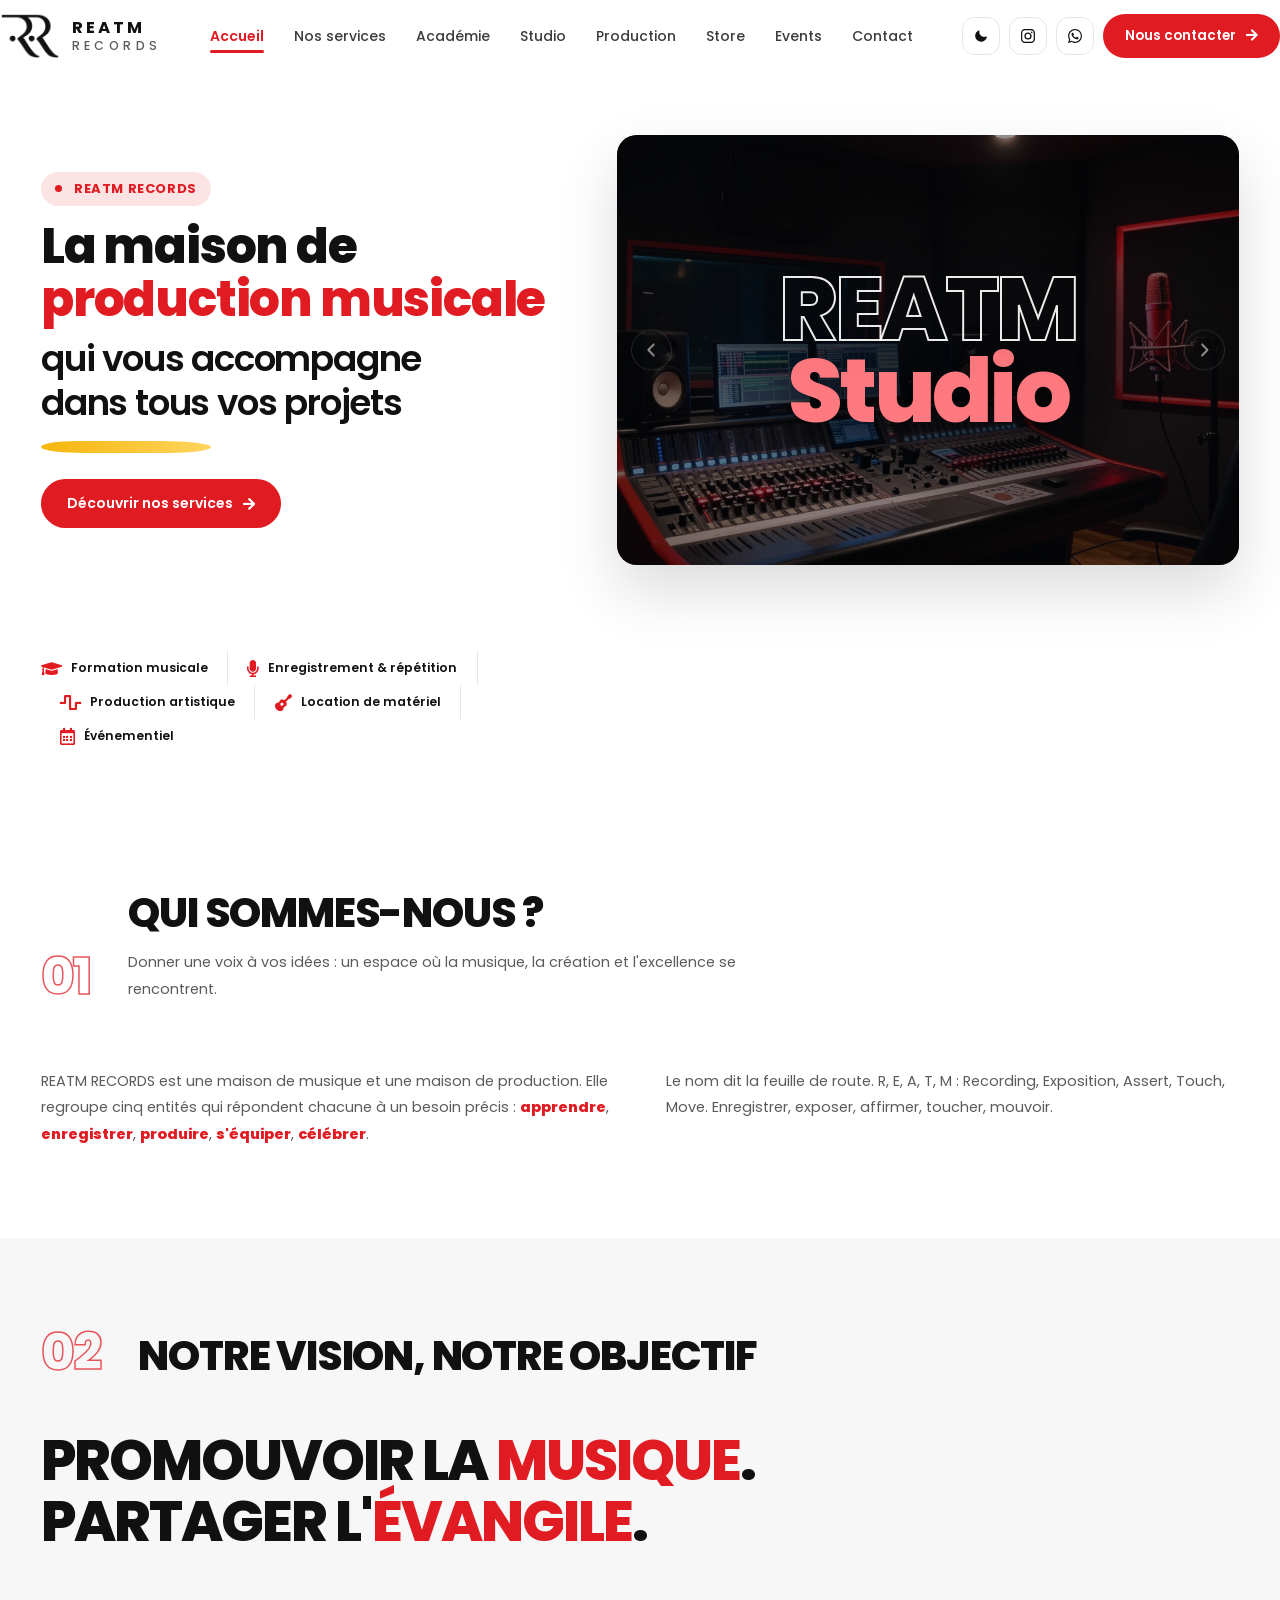
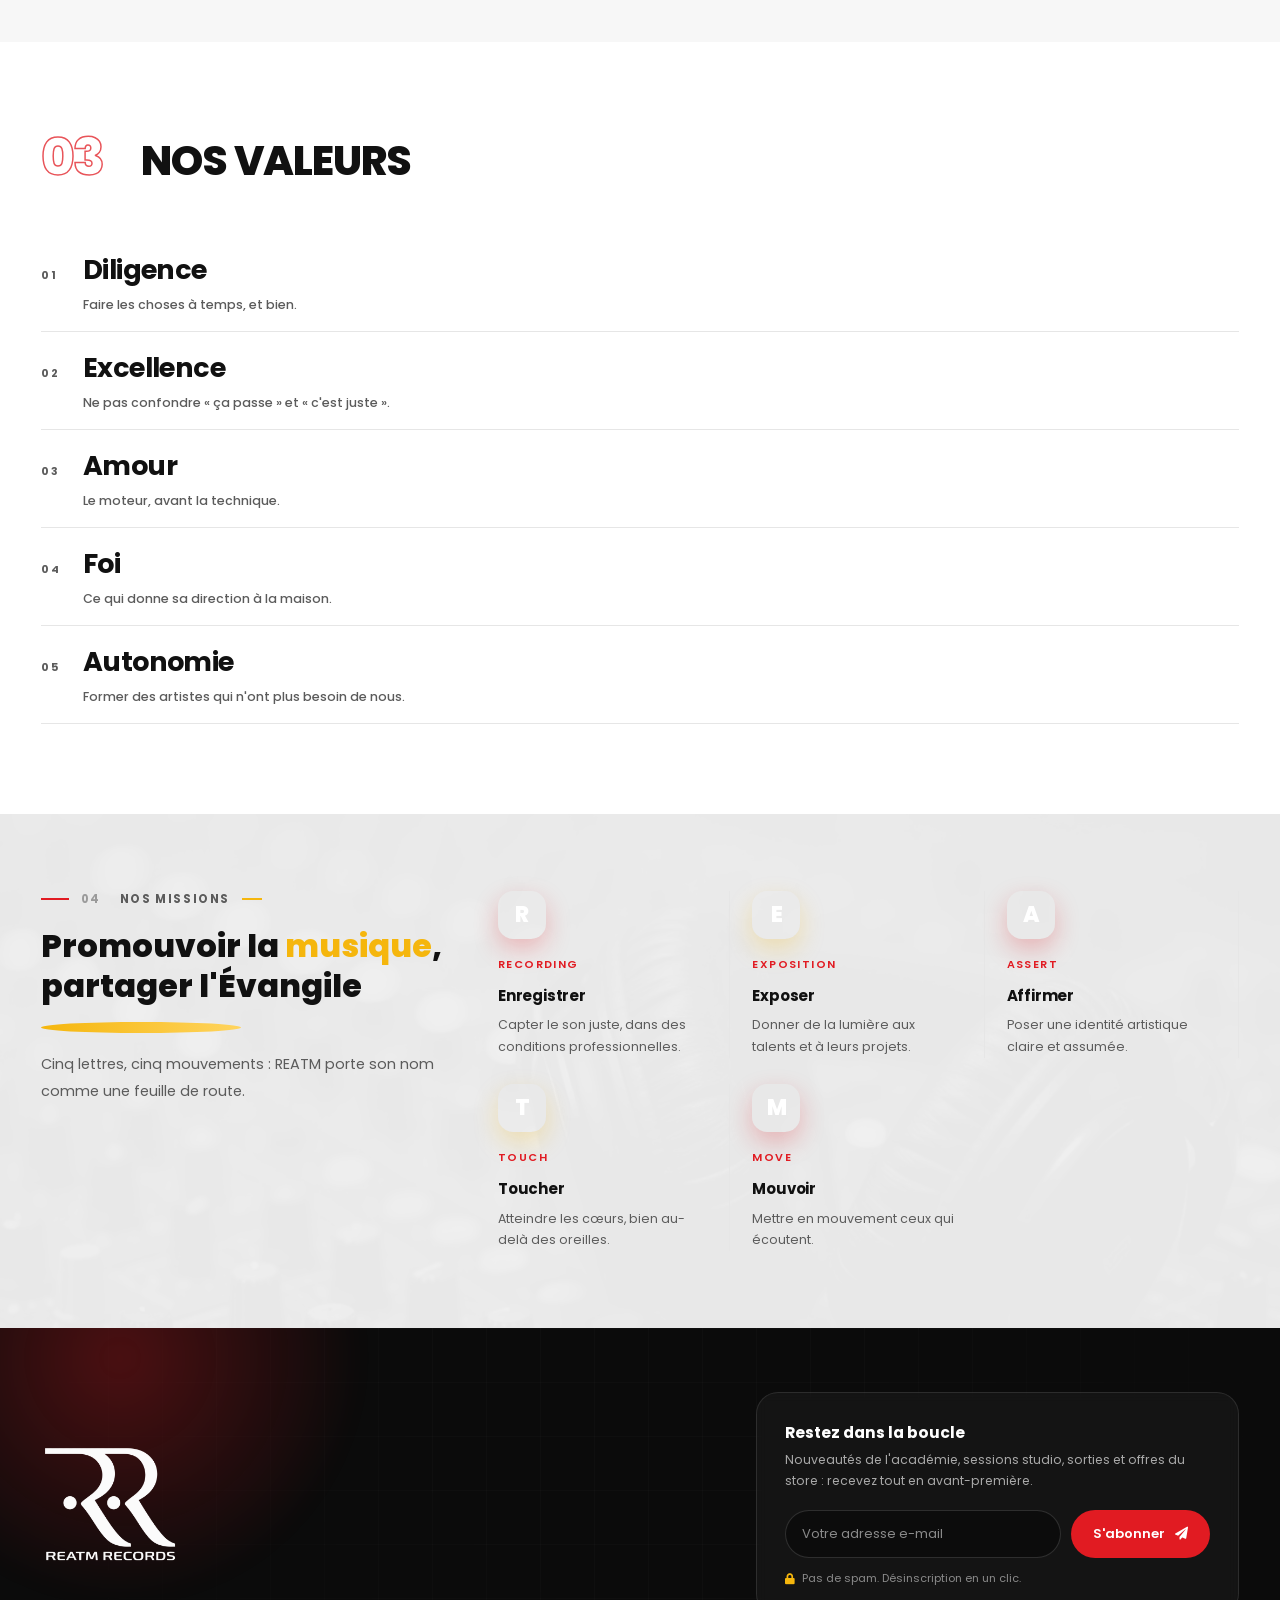
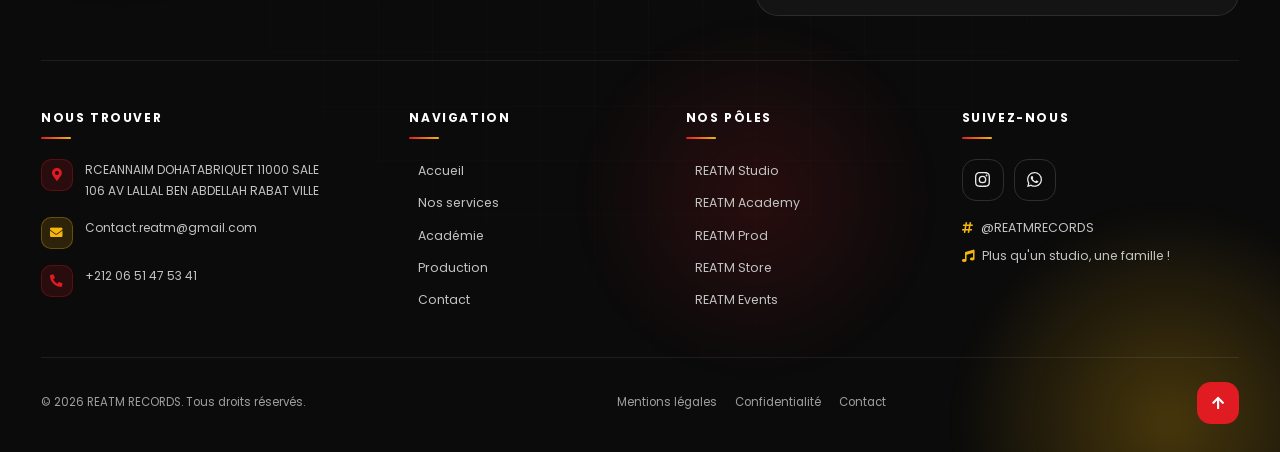
==== index.html @ 581c0465 "Accueil : met en avant les cinq mots-clés en gras et en rouge « apprendre, enregistrer, produire, s'" ====
<!DOCTYPE html>
<html data-theme="light" lang="fr">
<head>
<meta charset="utf-8"/>
<meta content="width=device-width, initial-scale=1.0, viewport-fit=cover" name="viewport"/>
<meta name="theme-color" content="#ffffff" id="metaTheme"/>
<meta name="description" content="REATM RECORDS — Maison de production musicale : académie, studio d'enregistrement, production artistique et location de matériel à Rabat & Salé."/>
<title>REATM RECORDS — Maison de production musicale</title>
<link rel="icon" href="assets/logo.png"/>
<link href="https://cdnjs.cloudflare.com/ajax/libs/font-awesome/5.15.3/css/all.min.css" rel="stylesheet"/>
<link href="https://fonts.googleapis.com" rel="preconnect"/>
<link crossorigin="" href="https://fonts.gstatic.com" rel="preconnect"/>
<link href="https://fonts.googleapis.com/css2?family=Poppins:wght@300;400;500;600;700;800&amp;family=Caveat:wght@500;700&amp;display=swap" rel="stylesheet"/>
<script>document.documentElement.classList.add('js');try{var r=document.documentElement;if(!r.hasAttribute('data-theme-lock')){var t=localStorage.getItem('reatm-theme');if(t){r.setAttribute('data-theme',t);}}}catch(e){}</script>
<link rel="stylesheet" href="css/reatm.css?v=79"/>
</head>
<body>
<!-- Jeu d'icônes sociales embarqué : affichage garanti même si le CDN est bloqué -->
<svg xmlns="http://www.w3.org/2000/svg" style="position:absolute;width:0;height:0;overflow:hidden" aria-hidden="true" focusable="false">
<symbol id="ic-ig" viewBox="0 0 24 24"><path d="M12 0C8.74 0 8.333.015 7.053.072 5.775.132 4.905.333 4.14.63c-.789.306-1.459.717-2.126 1.384S.935 3.35.63 4.14C.333 4.905.131 5.775.072 7.053.012 8.333 0 8.74 0 12s.015 3.667.072 4.947c.06 1.277.261 2.148.558 2.913.306.788.717 1.459 1.384 2.126.667.666 1.336 1.079 2.126 1.384.766.296 1.636.499 2.913.558C8.333 23.988 8.74 24 12 24s3.667-.015 4.947-.072c1.277-.06 2.148-.262 2.913-.558.788-.306 1.459-.718 2.126-1.384.666-.667 1.079-1.335 1.384-2.126.296-.765.499-1.636.558-2.913.06-1.28.072-1.687.072-4.947s-.015-3.667-.072-4.947c-.06-1.277-.262-2.149-.558-2.913-.306-.789-.718-1.459-1.384-2.126C21.319 1.347 20.651.935 19.86.63c-.765-.297-1.636-.499-2.913-.558C15.667.012 15.26 0 12 0zm0 2.16c3.203 0 3.585.016 4.85.071 1.17.055 1.805.249 2.227.415.562.217.96.477 1.382.896.419.42.679.819.896 1.381.164.422.36 1.057.413 2.227.057 1.266.07 1.646.07 4.85s-.015 3.585-.074 4.85c-.061 1.17-.256 1.805-.421 2.227-.224.562-.479.96-.899 1.382-.419.419-.824.679-1.38.896-.42.164-1.065.36-2.235.413-1.274.057-1.649.07-4.859.07-3.211 0-3.586-.015-4.859-.074-1.171-.061-1.816-.256-2.236-.421-.569-.224-.96-.479-1.379-.899-.421-.419-.69-.824-.9-1.38-.165-.42-.359-1.065-.42-2.235-.045-1.26-.061-1.649-.061-4.844 0-3.196.016-3.586.061-4.861.061-1.17.255-1.814.42-2.234.21-.57.479-.96.9-1.381.419-.419.81-.689 1.379-.898.42-.166 1.051-.361 2.221-.421 1.275-.045 1.65-.06 4.859-.06z"/><path d="M12 5.838a6.162 6.162 0 1 0 0 12.324 6.162 6.162 0 0 0 0-12.324zM12 16a4 4 0 1 1 0-8 4 4 0 0 1 0 8z"/><circle cx="18.406" cy="5.594" r="1.44"/></symbol>
<symbol id="ic-wa" viewBox="0 0 24 24"><path d="M17.472 14.382c-.297-.149-1.758-.867-2.03-.967-.273-.099-.471-.148-.67.15-.197.297-.767.966-.94 1.164-.173.199-.347.223-.644.075-.297-.15-1.255-.463-2.39-1.475-.883-.788-1.48-1.761-1.653-2.059-.173-.297-.018-.458.13-.606.134-.133.298-.347.446-.52.149-.174.198-.298.298-.497.099-.198.05-.371-.025-.52-.075-.149-.669-1.612-.916-2.207-.242-.579-.487-.5-.669-.51a12.8 12.8 0 0 0-.57-.01c-.198 0-.52.074-.792.372-.272.297-1.04 1.016-1.04 2.479 0 1.462 1.065 2.875 1.213 3.074.149.198 2.096 3.2 5.077 4.487.709.306 1.262.489 1.694.625.712.227 1.36.195 1.871.118.571-.085 1.758-.719 2.006-1.413.248-.694.248-1.289.173-1.413-.074-.124-.272-.198-.57-.347z"/><path d="M20.463 3.488A11.815 11.815 0 0 0 12.05 0C5.495 0 .16 5.335.157 11.892c0 2.096.547 4.142 1.588 5.945L.057 24l6.305-1.654a11.882 11.882 0 0 0 5.683 1.448h.005c6.554 0 11.89-5.335 11.893-11.893a11.821 11.821 0 0 0-3.48-8.413zm-8.412 18.297h-.004a9.87 9.87 0 0 1-5.031-1.378l-.361-.214-3.741.982.998-3.648-.235-.374a9.86 9.86 0 0 1-1.51-5.26c.001-5.45 4.436-9.884 9.888-9.884 2.64 0 5.122 1.03 6.988 2.898a9.825 9.825 0 0 1 2.893 6.994c-.003 5.45-4.437 9.884-9.885 9.884z"/></symbol>
<symbol id="ic-moon" viewBox="0 0 24 24"><path d="M21.64 13a1 1 0 0 0-1.05-.14 8.05 8.05 0 0 1-3.37.73 8.15 8.15 0 0 1-8.14-8.1 8.6 8.6 0 0 1 .25-2A1 1 0 0 0 8 2.36a10.14 10.14 0 1 0 14 11.69 1 1 0 0 0-.36-1.05z"/></symbol>
<symbol id="ic-sun" viewBox="0 0 24 24"><path d="M12 17a5 5 0 1 1 0-10 5 5 0 0 1 0 10zm0-2a3 3 0 1 0 0-6 3 3 0 0 0 0 6zM11 1h2v3h-2V1zm0 19h2v3h-2v-3zM3.5 4.9l1.4-1.4 2.1 2.1-1.4 1.4-2.1-2.1zM17 18.4l1.4-1.4 2.1 2.1-1.4 1.4-2.1-2.1zM1 11h3v2H1v-2zm19 0h3v2h-3v-2zM4.9 20.5l-1.4-1.4 2.1-2.1 1.4 1.4-2.1 2.1zM18.4 7l-1.4-1.4 2.1-2.1 1.4 1.4L18.4 7z"/></symbol>
</svg>
<div class="veil" aria-hidden="true"></div>

<!-- ======================= HEADER ======================= -->
<header id="header">
<div class="wrap nav">
<a class="brand" href="./" aria-label="REATM RECORDS — accueil" style="--lm:46px">
<span class="brand-mark"></span>
<span class="brand-txt"><span class="n1">REATM</span><span class="n2">RECORDS</span></span>
</a>
<ul class="menu">
<li><a class="active" aria-current="page" href="./">Accueil</a></li>
<li><a href="maison/">Nos services</a></li>
<li><a href="academy/">Académie</a></li>
<li><a href="studio/">Studio</a></li>
<li><a href="production/">Production</a></li>
<li><a href="store/">Store</a></li>
<li><a href="events/">Events</a></li>
<li><a href="#contact">Contact</a></li>
</ul>
<div class="hdr-actions">
<button class="icon-btn" id="themeToggle" title="Changer de thème" aria-label="Changer de thème"><svg class="ic" id="themeIcon"><use href="#ic-moon"></use></svg></button>
<a class="icon-btn hide-md" href="https://www.instagram.com/r_e_a_t_m/" target="_blank" rel="noopener noreferrer" aria-label="Instagram"><svg class="ic"><use href="#ic-ig"></use></svg></a>
<a class="icon-btn hide-md" href="https://wa.me/212651475341" target="_blank" rel="noopener noreferrer" aria-label="WhatsApp"><svg class="ic"><use href="#ic-wa"></use></svg></a>
<a class="btn btn-red hide-md" href="#contact">Nous contacter <i class="fas fa-arrow-right"></i></a>
<button class="burger" id="burger" aria-label="Ouvrir le menu" aria-expanded="false" aria-controls="mobileNav">
<span class="burger-box"><span class="burger-line"></span><span class="burger-line"></span><span class="burger-line"></span></span>
</button>
</div>
</div>
</header>

<!-- ======================= MENU MOBILE (plein écran) ======================= -->
<aside class="mobile-nav" id="mobileNav" aria-hidden="true" aria-label="Menu principal">
<div class="mnav-inner">
<span class="mnav-label">Menu</span>
<ul class="mnav-list">
<li style="--i:0"><a class="active" aria-current="page" href="./"><span>Accueil</span><span class="num">01</span></a></li>
<li style="--i:1"><a href="maison/"><span>Nos services</span><span class="num">02</span></a></li>
<li style="--i:2"><a href="academy/"><span>Académie</span><span class="num">03</span></a></li>
<li style="--i:3"><a href="studio/"><span>Studio</span><span class="num">04</span></a></li>
<li style="--i:4"><a href="production/"><span>Production</span><span class="num">05</span></a></li>
<li style="--i:5"><a href="store/"><span>Store</span><span class="num">06</span></a></li>
<li style="--i:6"><a href="events/"><span>Events</span><span class="num">07</span></a></li>
<li style="--i:7"><a href="#contact"><span>Contact</span><span class="num">08</span></a></li>
</ul>
<div class="mnav-foot">
<div class="mnav-soc">
<a href="https://www.instagram.com/r_e_a_t_m/" target="_blank" rel="noopener noreferrer" aria-label="Instagram"><svg class="ic"><use href="#ic-ig"></use></svg></a>
<a href="https://wa.me/212651475341" target="_blank" rel="noopener noreferrer" aria-label="WhatsApp"><svg class="ic"><use href="#ic-wa"></use></svg></a>
</div>
<a class="btn btn-red" href="#contact">Nous contacter <i class="fas fa-arrow-right"></i></a>
<div class="mnav-contact">
<div><i class="fas fa-phone-alt"></i><a href="tel:+212651475341">+212 06 51 47 53 41</a></div>
<div><i class="fas fa-envelope"></i><a href="mailto:Contact.reatm@gmail.com">Contact.reatm@gmail.com</a></div>
</div>
</div>
</div>
</aside>

<!-- ======================= HERO ======================= -->
<section class="hero" id="top">
<div class="wrap">
<div class="hero-inner">
<div>
<div class="eyebrow reveal"><span class="dot"></span><span><b>REATM</b> RECORDS</span></div>
<h1 class="reveal reveal-mask" style="--d:80ms"><span class="rm-i">La maison de<br/><span class="red">production musicale</span>
<span class="thin">qui vous accompagne<br/>dans tous vos projets</span></span></h1>
<div class="brush reveal reveal-line" style="--d:160ms"></div>
<div class="hero-cta reveal" style="--d:220ms">
<a class="btn btn-red" href="maison/" style="padding:14px 26px;font-size:14px">Découvrir nos services <i class="fas fa-arrow-right"></i></a>
</div>
</div>
<div class="hstage reveal reveal-zoom" style="--d:120ms" id="hstage">
<div class="hs-main tx-1 on-mark" data-gal id="hsMain" data-ent="studio"><div class="hs-slide hs-pl is-mark is-on" data-mark="1" data-ent="studio" data-nom="Studio"></div><div class="hs-slide hs-pl is-mark" data-mark="1" data-ent="academy" data-nom="Academy"></div><div class="hs-slide hs-pl is-mark" data-mark="1" data-ent="store" data-nom="Store"></div><div class="hs-slide hs-pl is-mark" data-mark="1" data-ent="production" data-nom="Prod"></div><div class="hs-slide hs-pl is-mark" data-mark="1" data-ent="events" data-nom="Events"></div><div class="hs-veil"></div><div class="hs-cap" id="hsCap"><b>REATM</b><em></em></div><button class="hs-nav hs-prec" type="button" id="hsPrec" aria-label="Plan précédent"><svg viewBox="0 0 24 24" aria-hidden="true"><path d="M15 5l-7 7 7 7" stroke-linecap="round" stroke-linejoin="round"/></svg></button><button class="hs-nav hs-suiv" type="button" id="hsSuiv" aria-label="Plan suivant"><svg viewBox="0 0 24 24" aria-hidden="true"><path d="M9 5l7 7-7 7" stroke-linecap="round" stroke-linejoin="round"/></svg></button></div>
</div>
<div class="hero-features">
<div class="f reveal" style="--d:0ms"><i class="fas fa-graduation-cap"></i> Formation musicale</div>
<div class="f reveal" style="--d:80ms"><i class="fas fa-microphone"></i> Enregistrement &amp; répétition</div>
<div class="f reveal" style="--d:160ms"><i class="fas fa-wave-square"></i> Production artistique</div>
<div class="f reveal" style="--d:240ms"><i class="fas fa-guitar"></i> Location de matériel</div>
<div class="f reveal" style="--d:320ms"><i class="far fa-calendar-alt"></i> Événementiel</div>
</div>
</div>
</div>
</section>

<!-- ======================= LA MAISON ======================= -->
<section class="sec">
<div class="wrap">
<div class="sec-head reveal"><span class="sec-num">01</span><div><h2 class="sec-title">Qui sommes-nous ?</h2><p class="sec-lead">Donner une voix à vos idées : un espace où la musique, la création et l'excellence se rencontrent.</p></div></div>
<div class="mz-two">
<p class="sec-lead reveal" style="max-width:none">REATM RECORDS est une maison de musique et une maison de production. Elle regroupe cinq entités qui répondent chacune à un besoin précis : <strong class="mz-five">apprendre</strong>, <strong class="mz-five">enregistrer</strong>, <strong class="mz-five">produire</strong>, <strong class="mz-five">s'équiper</strong>, <strong class="mz-five">célébrer</strong>.</p>
<p class="sec-lead reveal" style="--d:90ms;max-width:none">Le nom dit la feuille de route. R, E, A, T, M : Recording, Exposition, Assert, Touch, Move. Enregistrer, exposer, affirmer, toucher, mouvoir.</p>
</div>
</div>
</section>

<section class="sec mz-vision">
<div class="wrap">
<div class="sec-head reveal"><span class="sec-num">02</span><div><h2 class="sec-title">Notre vision, notre objectif</h2></div></div>
<p class="mz-quote reveal">Promouvoir la <em>musique</em>.<br/>Partager l'<em>Évangile</em>.</p>
</div>
</section>

<section class="sec">
<div class="wrap">
<div class="sec-head reveal"><span class="sec-num">03</span><div><h2 class="sec-title">Nos valeurs</h2></div></div>
<ul class="mz-val"><li class="reveal" style="--d:0ms"><b>01</b><div>Diligence<small>Faire les choses à temps, et bien.</small></div></li><li class="reveal" style="--d:70ms"><b>02</b><div>Excellence<small>Ne pas confondre « ça passe » et « c'est juste ».</small></div></li><li class="reveal" style="--d:140ms"><b>03</b><div>Amour<small>Le moteur, avant la technique.</small></div></li><li class="reveal" style="--d:210ms"><b>04</b><div>Foi<small>Ce qui donne sa direction à la maison.</small></div></li><li class="reveal" style="--d:280ms"><b>05</b><div>Autonomie<small>Former des artistes qui n'ont plus besoin de nous.</small></div></li></ul>
</div>
</section>

<!-- ======================= MISSION ======================= -->
<section class="mission" id="mission">
<div class="mission-bg"></div>
<div class="wrap">
<div class="mission-grid">
<div>
<div class="tag reveal"><span class="mz-n">04</span> Nos missions</div>
<h2 class="reveal reveal-mask" style="--d:60ms"><span class="rm-i">Promouvoir la <span class="y">musique</span>,<br/>partager l'Évangile</span></h2>
<div class="brush2 reveal reveal-line" style="--d:120ms"></div>
<p class="lead reveal" style="--d:160ms">Cinq lettres, cinq mouvements : REATM porte son nom comme une feuille de route.</p>
</div>
<div class="mission-items">
<div class="mi reveal reveal-side" style="--d:0ms"><div class="mic ci-red">R</div><div><em>Recording</em><strong>Enregistrer</strong>Capter le son juste, dans des conditions professionnelles.</div></div>
<div class="mi reveal reveal-side" style="--d:90ms"><div class="mic ci-yellow y">E</div><div><em>Exposition</em><strong>Exposer</strong>Donner de la lumière aux talents et à leurs projets.</div></div>
<div class="mi reveal reveal-side" style="--d:180ms"><div class="mic ci-red">A</div><div><em>Assert</em><strong>Affirmer</strong>Poser une identité artistique claire et assumée.</div></div>
<div class="mi reveal reveal-side" style="--d:270ms"><div class="mic ci-yellow y">T</div><div><em>Touch</em><strong>Toucher</strong>Atteindre les cœurs, bien au-delà des oreilles.</div></div>
<div class="mi reveal reveal-side" style="--d:360ms"><div class="mic ci-red">M</div><div><em>Move</em><strong>Mouvoir</strong>Mettre en mouvement ceux qui écoutent.</div></div>
</div>
</div>
</div>
</section>

<!-- ======================= FOOTER ======================= -->
<footer id="contact">
<div class="f-aura" aria-hidden="true"><span class="a1"></span><span class="a2"></span><span class="a3"></span></div>
<div class="f-grid-lines" aria-hidden="true"></div>

<div class="wrap">
<div class="f-top">
<div class="f-brandblock">
<a class="brand-full on-dark reveal" href="./" style="--lm:120px" aria-label="REATM RECORDS — accueil"></a>
</div>
<div class="f-news reveal" style="--d:120ms">
<h4>Restez dans la boucle</h4>
<p>Nouveautés de l'académie, sessions studio, sorties et offres du store : recevez tout en avant-première.</p>
<form class="f-form" id="newsForm" novalidate>
<input type="email" id="newsEmail" placeholder="Votre adresse e-mail" aria-label="Votre adresse e-mail" required/>
<button class="btn btn-red" type="submit">S'abonner <i class="fas fa-paper-plane"></i></button>
</form>
<div class="f-note" id="newsNote"><i class="fas fa-lock"></i> Pas de spam. Désinscription en un clic.</div>
</div>
</div>

<div class="f-cols">
<div>
<h4>Nous trouver</h4>
<div class="f-line"><span class="fi"><i class="fas fa-map-marker-alt"></i></span><span>RCEANNAIM DOHATABRIQUET 11000 SALE<br/>106 AV LALLAL BEN ABDELLAH RABAT VILLE</span></div>
<div class="f-line y"><span class="fi"><i class="fas fa-envelope"></i></span><span><a href="mailto:Contact.reatm@gmail.com">Contact.reatm@gmail.com</a></span></div>
<div class="f-line"><span class="fi"><i class="fas fa-phone-alt"></i></span><span><a href="tel:+212651475341">+212 06 51 47 53 41</a></span></div>
</div>
<div>
<h4>Navigation</h4>
<ul class="f-nav">
<li><a href="./">Accueil</a></li>
<li><a href="maison/">Nos services</a></li>
<li><a href="academy/">Académie</a></li>
<li><a href="production/">Production</a></li>
<li><a href="#contact">Contact</a></li>
</ul>
</div>
<div>
<h4>Nos pôles</h4>
<ul class="f-nav">
<li><a href="studio/">REATM Studio</a></li>
<li><a href="academy/">REATM Academy</a></li>
<li><a href="production/">REATM Prod</a></li>
<li><a href="store/">REATM Store</a></li>
<li><a href="events/">REATM Events</a></li>
</ul>
</div>
<div>
<h4>Suivez-nous</h4>
<div class="f-soc">
<a href="https://www.instagram.com/r_e_a_t_m/" target="_blank" rel="noopener noreferrer" aria-label="Instagram"><svg class="ic"><use href="#ic-ig"></use></svg></a>
<a href="https://wa.me/212651475341" target="_blank" rel="noopener noreferrer" aria-label="WhatsApp"><svg class="ic"><use href="#ic-wa"></use></svg></a>
</div>
<div class="f-handle"><i class="fas fa-hashtag"></i>@REATMRECORDS</div>
<div class="f-handle" style="margin-top:10px"><i class="fas fa-music"></i>Plus qu'un studio, une famille !</div>
</div>
</div>
</div>

<div class="wrap">
<div class="f-bottom">
<span>© <span id="year">2025</span> REATM RECORDS. Tous droits réservés.</span>
<div class="f-bottom-links">
<a href="#">Mentions légales</a>
<a href="#">Confidentialité</a>
<a href="#contact">Contact</a>
</div>
<button class="to-top" id="toTopFooter" aria-label="Revenir en haut"><i class="fas fa-arrow-up"></i></button>
</div>
</div>
</footer>

<button class="fab" id="fab" aria-label="Revenir en haut"><i class="fas fa-arrow-up"></i></button>

<script src="js/reatm.js?v=78"></script>
</body>
</html>
---- css/reatm.css ----
/* =========================================================
   REATM RECORDS — Feuille de style principale
   Palette maison : #050505 · #111111 · #8A8A8A · #FFFFFF
   Accent maison : rouge #e11b22 · jaune #f5b60d
   Chaque entité pose ensuite son propre accent (voir PAGES ENTITÉS).
   ========================================================= */
:root{
  --red:#e11b22;
  --red-dark:#c5161c;
  --red-soft:rgba(225,27,34,.12);
  --yellow:#f5b60d;
  --yellow-2:#ffd45e;
  --yellow-soft:rgba(245,182,13,.14);
  --bg:#ffffff;
  --bg-alt:#f7f7f7;
  --bg-soft:#f2f2f2;
  --card:#ffffff;
  --text:#111111;
  --muted:#5b5b5b;
  --border:#e6e6e6;
  --header-bg:rgba(255,255,255,.82);
  --panel-bg:#ffffff;
  --shadow:0 10px 30px rgba(0,0,0,.07);
  --shadow-lg:0 26px 60px rgba(0,0,0,.14);
  --footer-bg:#0b0b0b;
  --ring:rgba(0,0,0,.08);
  --nav-h:74px;
}
html[data-theme="dark"]{
  --bg:#050505;
  --bg-alt:#0b0b0b;
  --bg-soft:#101010;
  --card:#111111;
  --text:#ffffff;
  --muted:#8A8A8A;
  --border:#262626;
  --header-bg:rgba(5,5,5,.8);
  --panel-bg:#0a0a0a;
  --shadow:0 10px 30px rgba(0,0,0,.5);
  --shadow-lg:0 26px 60px rgba(0,0,0,.65);
  --footer-bg:#050505;
  --ring:rgba(255,255,255,.1);
}
*{box-sizing:border-box;margin:0;padding:0}
html{scroll-behavior:smooth;scroll-padding-top:90px;-webkit-text-size-adjust:100%}
body{
  font-family:'Poppins',sans-serif;
  background:var(--bg);
  color:var(--text);
  overflow-x:hidden;
  transition:background-color .4s ease,color .4s ease;
}
body.no-scroll{overflow:hidden}
img{max-width:100%;display:block}
a{text-decoration:none;color:inherit}
button{font-family:inherit}
:focus-visible{outline:2px solid var(--red);outline-offset:3px;border-radius:4px}
.ic{width:1em;height:1em;fill:currentColor;display:block;flex:0 0 auto}
.wrap{width:100%;max-width:1760px;margin:0 auto;padding:0 clamp(18px,3.2vw,64px)}
.script{font-family:'Caveat',cursive}
.only-dark{display:none}
html[data-theme="dark"] .only-dark{display:block}
html[data-theme="dark"] .only-light{display:none}

/* ---------- Révélations au défilement ---------- */
.js .reveal{opacity:0;transform:translateY(34px);transition:opacity .8s cubic-bezier(.16,1,.3,1),transform .9s cubic-bezier(.16,1,.3,1);transition-delay:var(--d,0ms)}
.js .reveal.in{opacity:1;transform:none}
.js .reveal-x{opacity:0;transform:translateX(-26px)}
.js .reveal-x.in{opacity:1;transform:none}
.js .reveal-zoom{opacity:0;transform:scale(.94)}
.js .reveal-zoom.in{opacity:1;transform:none}
/* entrée en bascule 3D, réservée aux cartes */
/* Le texte se dévoile derrière un masque qui remonte.
   Le recoupement porte sur un calque intérieur, jamais sur l'élément observé :
   un clip-path ramène l'aire d'intersection à zéro, et l'IntersectionObserver
   ne se déclencherait alors jamais. */
.js .reveal-mask{opacity:1;transform:none}
.js .reveal-mask > .rm-i{
  display:block;
  opacity:0;clip-path:inset(0 0 105% 0);transform:translateY(16px);
  transition:clip-path 1.05s cubic-bezier(.16,1,.3,1),opacity .75s ease,transform 1.05s cubic-bezier(.16,1,.3,1);
  transition-delay:var(--d,0ms);
}
.js .reveal-mask.in > .rm-i{opacity:1;clip-path:inset(0 0 0 0);transform:none}
/* un filet qui se trace sur toute sa longueur */
.js .reveal-line{transform:scaleX(0);transform-origin:left;transition:transform .9s cubic-bezier(.16,1,.3,1);transition-delay:var(--d,0ms)}
.js .reveal-line.in{transform:scaleX(1)}
/* une entrée latérale, pour les listes et les colonnes */
.js .reveal-side{opacity:0;transform:translateX(-26px);transition:opacity .8s ease,transform .95s cubic-bezier(.16,1,.3,1);transition-delay:var(--d,0ms)}
.js .reveal-side.in{opacity:1;transform:none}
.js .reveal-card{opacity:0;transform:perspective(1100px) rotateX(11deg) translateY(52px);transform-origin:top center;
  transition:opacity .8s ease,transform 1s cubic-bezier(.16,1,.3,1);transition-delay:var(--d,0ms)}
.js .reveal-card.in{opacity:1;transform:perspective(1100px) rotateX(0deg) translateY(0)}

/* ---------- Barre de progression de lecture ---------- */

/* =================== LOGO / MARQUE =================== */
.brand{display:flex;align-items:center;gap:12px;color:var(--text)}
/* Le sigle est détouré par un masque plutôt que peint : sa couleur devient
   une simple variable, ce qui permet à chaque pôle de porter son logo
   (voir --logo-ink, plus bas) sans dupliquer le fichier image. */
.brand-mark{
  flex:0 0 auto;height:var(--lm,46px);width:calc(var(--lm,46px) * 1.294);
  background-color:var(--logo-ink,#111111);
  -webkit-mask:url('../assets/logo.png') no-repeat 49% 46%;
  mask:url('../assets/logo.png') no-repeat 49% 46%;
  -webkit-mask-size:122.6% auto;mask-size:122.6% auto;
  position:relative;
  transition:transform .45s cubic-bezier(.2,.8,.3,1),background-color .4s ease;
}
.brand.on-dark .brand-mark{background-color:var(--logo-ink-dark,#ffffff)}
/* variante logo complet, mot-symbole inclus */
.brand-full{
  display:block;height:var(--lm,120px);width:calc(var(--lm,120px) * 1.148);
  background:url('../assets/logo.png') no-repeat 49% 59%;
  background-size:122.6% auto;
  filter:invert(1);
}
html[data-theme="dark"] .brand-full{filter:none}
.brand-full.on-dark{filter:none}
.brand:hover .brand-mark{transform:translateY(-2px) scale(1.04)}
.brand-txt{display:flex;flex-direction:column;line-height:1}
.brand-txt .n1{font-size:calc(var(--lm,46px)*.36);font-weight:700;letter-spacing:3.2px}
.brand-txt .n2{font-size:calc(var(--lm,46px)*.27);font-weight:500;letter-spacing:4.4px;color:var(--muted);margin-top:4px}
.brand.on-dark{color:#fff}
.brand.on-dark .brand-txt .n2{color:rgba(255,255,255,.62)}

/* =================== HEADER =================== */
header{
  position:sticky;top:0;z-index:110;
  background:var(--header-bg);
  -webkit-backdrop-filter:saturate(180%) blur(16px);
  backdrop-filter:saturate(180%) blur(16px);
  border-bottom:1px solid transparent;
  transition:background-color .4s ease,border-color .4s ease,box-shadow .4s ease;
}
header.scrolled{border-bottom-color:var(--border);box-shadow:0 8px 30px rgba(0,0,0,.06)}
html[data-theme="dark"] header.scrolled{box-shadow:0 8px 30px rgba(0,0,0,.6)}
.nav{display:flex;align-items:center;gap:22px;padding:13px 0;transition:padding .35s ease}
header.scrolled .nav{padding:8px 0}
.menu{display:flex;gap:4px;margin:0 auto;list-style:none;font-size:14px;font-weight:500}
.menu a{
  position:relative;display:block;padding:8px 13px;border-radius:10px;color:var(--text);opacity:.82;
  transition:color .25s ease,opacity .25s ease,background-color .25s ease;
}
.menu a::after{
  content:"";position:absolute;left:50%;right:50%;bottom:2px;height:2px;border-radius:2px;
  background:linear-gradient(90deg,var(--red),var(--yellow));transition:left .3s ease,right .3s ease;
}
.menu a:hover{opacity:1;color:var(--red)}
.menu a:hover::after{left:13px;right:13px}
.menu .active{color:var(--red);font-weight:600;opacity:1}
.menu .active::after{left:13px;right:13px;background:var(--red)}
/* repère de page courante : sur une page d'entité il prend sa couleur */
body[data-entity] .menu .active{color:var(--acc)}
body[data-entity] .menu .active::after{background:var(--acc)}
.menu .active::after{height:2.5px;border-radius:2px}
body[data-entity] .mnav-list a.active{color:var(--acc)}
body[data-entity] .mnav-list a.active::before{background:var(--acc)}
html[data-theme="dark"] body[data-entity] .mnav-list a.active{color:var(--acc)}
.hdr-actions{display:flex;align-items:center;gap:9px}
.icon-btn{
  width:38px;height:38px;border-radius:12px;display:grid;place-items:center;flex:0 0 auto;
  border:1px solid var(--border);color:var(--text);font-size:14px;background:transparent;cursor:pointer;
  transition:transform .3s cubic-bezier(.2,.8,.3,1),border-color .3s ease,color .3s ease,background-color .3s ease;
}
.icon-btn:hover{border-color:var(--red);color:var(--red);transform:translateY(-3px)}
.btn{
  display:inline-flex;align-items:center;justify-content:center;gap:10px;border:none;cursor:pointer;
  font-family:'Poppins',sans-serif;font-weight:600;border-radius:999px;position:relative;overflow:hidden;
  transition:transform .3s cubic-bezier(.2,.8,.3,1),box-shadow .3s ease,background-color .3s ease;
}
.btn i{transition:transform .35s cubic-bezier(.2,.8,.3,1)}
.btn:hover i{transform:translateX(4px)}
.btn::before{
  content:"";position:absolute;top:0;left:-120%;width:60%;height:100%;
  background:linear-gradient(90deg,transparent,rgba(255,255,255,.38),transparent);transform:skewX(-20deg);
}
.btn:hover::before{animation:shine .8s ease}
@keyframes shine{to{left:130%}}
.btn-red{background:var(--red);color:#fff;padding:12px 22px;font-size:13.5px}
.btn-red:hover{background:var(--red-dark);transform:translateY(-3px);box-shadow:0 14px 28px rgba(225,27,34,.35)}
.btn-yellow{background:var(--yellow);color:#111;padding:13px 24px;font-size:14px}
.btn-yellow:hover{background:#e0a505;transform:translateY(-3px);box-shadow:0 14px 28px rgba(245,182,13,.38)}
#themeToggle .ic{transition:transform .55s cubic-bezier(.2,.8,.3,1),opacity .3s ease}
#themeToggle.spin .ic{transform:rotate(360deg) scale(1.15)}

/* =================== MENU HAMBURGER =================== */
.burger{
  display:none;position:relative;width:46px;height:46px;border-radius:14px;flex:0 0 auto;
  border:1px solid var(--border);background:transparent;cursor:pointer;z-index:111;
  transition:border-color .35s ease,background-color .35s ease,transform .35s cubic-bezier(.2,.8,.3,1);
}
.burger:hover{border-color:var(--red)}
.burger:active{transform:scale(.94)}
.burger-box{position:absolute;inset:0;display:grid;place-items:center}
.burger-line{
  position:absolute;left:50%;width:20px;height:2px;border-radius:2px;background:var(--text);
  transform:translateX(-50%);
  transition:transform .45s cubic-bezier(.68,-.35,.27,1.35),opacity .25s ease,width .45s ease,background-color .35s ease;
}
.burger-line:nth-child(1){top:16px}
.burger-line:nth-child(2){top:22px;width:14px;margin-left:-3px}
.burger-line:nth-child(3){top:28px}
.burger.open{background:var(--red);border-color:var(--red)}
.burger.open .burger-line{background:#fff;width:20px;margin-left:0}
.burger.open .burger-line:nth-child(1){transform:translateX(-50%) translateY(6px) rotate(45deg)}
.burger.open .burger-line:nth-child(2){opacity:0;transform:translateX(-50%) scaleX(.2)}
.burger.open .burger-line:nth-child(3){transform:translateX(-50%) translateY(-6px) rotate(-45deg)}

.mobile-nav{
  position:fixed;inset:0;z-index:106;background:var(--panel-bg);
  overflow-y:auto;overscroll-behavior:contain;
  clip-path:circle(0% at calc(100% - 46px) 44px);
  visibility:hidden;
  transition:clip-path .75s cubic-bezier(.76,0,.24,1),visibility 0s .75s,background-color .4s ease;
}
.mobile-nav.open{
  clip-path:circle(150% at calc(100% - 46px) 44px);
  visibility:visible;
  transition:clip-path .75s cubic-bezier(.76,0,.24,1),visibility 0s 0s,background-color .4s ease;
}
.mobile-nav::before{
  content:"";position:absolute;top:-120px;right:-120px;width:340px;height:340px;border-radius:50%;
  background:radial-gradient(circle,rgba(225,27,34,.22),transparent 68%);pointer-events:none;
  animation:floaty 9s ease-in-out infinite;
}
.mobile-nav::after{
  content:"";position:absolute;bottom:-150px;left:-120px;width:380px;height:380px;border-radius:50%;
  background:radial-gradient(circle,rgba(245,182,13,.18),transparent 68%);pointer-events:none;
  animation:floaty 12s ease-in-out infinite reverse;
}
@keyframes floaty{0%,100%{transform:translate(0,0)}50%{transform:translate(-16px,20px)}}
.mnav-inner{
  position:relative;z-index:2;min-height:100%;display:flex;flex-direction:column;
  width:100%;max-width:720px;margin:0 auto;
  padding:calc(var(--nav-h) + 22px) clamp(20px,6vw,44px) calc(30px + env(safe-area-inset-bottom));
}
.mnav-label{display:flex;align-items:center;gap:12px;font-size:11px;font-weight:700;letter-spacing:2px;text-transform:uppercase;color:var(--muted)}
.mnav-label::after{content:"";flex:1;height:1px;background:var(--border)}
.mnav-list{list-style:none;margin:14px 0 0}
.mnav-list li{
  border-bottom:1px solid var(--border);
  opacity:0;transform:translateY(22px);
  transition:opacity .5s ease,transform .6s cubic-bezier(.16,1,.3,1);
}
.mobile-nav.open .mnav-list li{opacity:1;transform:none;transition-delay:calc(var(--i,0) * 55ms + 240ms)}
.mnav-list a{
  display:flex;align-items:center;justify-content:space-between;gap:16px;position:relative;
  padding:16px 6px;font-size:clamp(19px,4.6vw,27px);font-weight:700;letter-spacing:-.3px;
  transition:color .3s ease,padding-left .35s cubic-bezier(.2,.8,.3,1);
}
.mnav-list a .num{font-family:'Poppins',sans-serif;font-size:11.5px;font-weight:600;color:var(--muted);letter-spacing:1.6px;transition:color .3s ease,transform .35s ease}
.mnav-list a::before{
  content:"";position:absolute;left:0;top:18px;bottom:18px;width:3px;border-radius:3px;
  background:linear-gradient(180deg,var(--red),var(--yellow));transform:scaleY(0);transform-origin:top;
  transition:transform .4s cubic-bezier(.2,.8,.3,1);
}
.mnav-list a:hover,.mnav-list a.active{color:var(--red);padding-left:18px}
html[data-theme="dark"] .mnav-list a:hover,html[data-theme="dark"] .mnav-list a.active{color:var(--yellow)}
.mnav-list a:hover::before,.mnav-list a.active::before{transform:scaleY(1)}
.mnav-list a:hover .num{color:var(--red);transform:translateX(-5px)}
.mnav-foot{
  margin-top:auto;padding-top:30px;
  opacity:0;transform:translateY(22px);
  transition:opacity .5s ease,transform .6s cubic-bezier(.16,1,.3,1);
}
.mobile-nav.open .mnav-foot{opacity:1;transform:none;transition-delay:640ms}
.mnav-foot .btn{width:100%;padding:16px 22px;font-size:14.5px}
.mnav-soc{display:flex;gap:10px;flex-wrap:wrap;margin:0 0 18px}
.mnav-soc a{
  width:46px;height:46px;border-radius:15px;display:grid;place-items:center;font-size:16px;
  border:1px solid var(--border);color:var(--text);position:relative;overflow:hidden;
  transition:transform .35s cubic-bezier(.2,.8,.3,1),color .3s ease,border-color .3s ease;
}
.mnav-soc a::before{
  content:"";position:absolute;inset:0;background:linear-gradient(135deg,var(--red),var(--yellow));
  transform:scale(0);opacity:0;transition:transform .45s cubic-bezier(.2,.8,.3,1),opacity .35s ease;
}
.mnav-soc a i,.mnav-soc a .ic{position:relative;z-index:2}
.mnav-soc a:hover{color:#fff;border-color:transparent;transform:translateY(-4px)}
.mnav-soc a:hover::before{transform:scale(1);opacity:1}
.mnav-contact{font-size:12.8px;color:var(--muted);line-height:2;margin-top:18px}
.mnav-contact a{transition:color .28s ease}
.mnav-contact a:hover{color:var(--red)}
.mnav-contact i{color:var(--red);width:18px;margin-right:9px}
html[data-theme="dark"] .mnav-contact i{color:var(--yellow)}

/* =================== HERO =================== */
.hero{position:relative;background:var(--bg);padding-bottom:6px;overflow:hidden}
.hero .wrap{position:relative;z-index:1}
.hero-inner{display:grid;grid-template-columns:1.02fr 1.24fr;gap:clamp(30px,5vw,76px);align-items:center;min-height:400px;padding-top:clamp(34px,5vw,62px);padding-bottom:10px}
.eyebrow{display:inline-flex;align-items:center;gap:12px;font-weight:700;letter-spacing:.6px;font-size:13px;margin-bottom:14px;
  padding:7px 14px;border-radius:999px;background:var(--red-soft);color:var(--red)}
.eyebrow .dot{width:7px;height:7px;border-radius:50%;background:var(--red);animation:pulse 2s ease-in-out infinite}
@keyframes pulse{0%,100%{transform:scale(1);opacity:1}50%{transform:scale(1.45);opacity:.5}}
.hero h1{font-size:clamp(30px,3.8vw,54px);line-height:1.1;font-weight:800;letter-spacing:-1.2px}
.hero h1 .red{color:var(--red)}
html[data-theme="dark"] .hero h1 .red{color:var(--yellow)}
.hero h1 .thin{font-weight:600;font-size:clamp(23px,2.8vw,39px);display:block;margin-top:10px;line-height:1.24}
.brush{width:170px;height:12px;margin:16px 0 26px;
  background:linear-gradient(90deg,var(--yellow),var(--yellow-2));border-radius:40% 60% 50% 50%/100% 100% 100% 100%;transform:skewX(-14deg)}
html[data-theme="dark"] .hero .brush{background:linear-gradient(90deg,var(--red),#ff6a6f)}
.hero-cta{display:flex;flex-wrap:wrap;gap:12px}
.hstage{position:relative;height:clamp(240px,34vw,430px)}
/* un seul cadre : l'image occupe tout l'espace, comme avant */
.hs-main{
  position:absolute;inset:0;overflow:hidden;border-radius:20px;
  box-shadow:var(--shadow-lg);background:var(--bg-soft);
}
/* les plans qui défilent */
.hs-slide{
  position:absolute;inset:0;background-size:cover;background-position:center;background-repeat:no-repeat;
  opacity:0;
  transition:opacity .95s ease,transform 1.35s cubic-bezier(.16,1,.3,1),clip-path 1.15s cubic-bezier(.16,1,.3,1);
}
.hs-slide.is-on{opacity:1}
/* ----- les plaques des entités -----
   Chaque plan porte la photo de son entité, assombrie par le voile, et le nom
   par-dessus. Plus d'aplat ni de sigle : l'entité se reconnaît à son décor. */
.hs-pl[data-ent="studio"]{background-image:url('../assets/studio-nuit.png')}
.hs-pl[data-ent="academy"]{background-image:url('../assets/academy-cours.jpg');background-position:center 45%}
/* l'image est en portrait : on la cale sur le mur d'instruments */
.hs-pl[data-ent="store"]{background-image:url('../assets/store-salle.jpg');background-position:center 38%}
.hs-pl[data-ent="production"]{background-image:url('../assets/casque.png')}
.hs-pl[data-ent="events"]{background-image:url('../assets/production.png');background-position:center 45%}

/* ----- le cartouche : REATM au trait, l'entité pleine -----
   La même composition que sur les pages d'entité, centrée dans le cadre.
   Le cartouche appartient au cadre et non au plan : un plan porte une
   transformation, donc son propre contexte d'empilement, et il passerait
   sous le voile. */
.hs-cap{
  position:absolute;z-index:6;inset:0;
  display:flex;flex-direction:column;align-items:center;justify-content:center;
  color:var(--pl-ink,#FFFFFF);pointer-events:none;text-align:center;
  padding:0 clamp(16px,3vw,40px);
  transition:color .6s ease;
}
/* un halo sombre sous le nom : par endroits la photo est claire et l'encre
   de l'entité y perdrait son contraste */
.hs-cap::before{
  content:"";position:absolute;z-index:-1;left:50%;top:50%;
  width:min(92%,780px);height:min(80%,400px);transform:translate(-50%,-50%);
  background:radial-gradient(58% 54% at 50% 50%,rgba(6,8,12,.78),rgba(6,8,12,.46) 58%,transparent 80%);
}
.hs-cap b,.hs-cap em{
  display:block;font-style:normal;font-weight:800;
  font-size:clamp(44px,7vw,124px);letter-spacing:-3.6px;line-height:.92;
  opacity:0;transform:translateY(16px);
  transition:opacity .75s ease .18s,transform .95s cubic-bezier(.16,1,.3,1) .18s;
}
.hs-cap em{transition-delay:.3s}
.hs-cap.in b,.hs-cap.in em{opacity:1;transform:none}
.hs-cap b{color:transparent;-webkit-text-stroke:2px rgba(255,255,255,.92);
  filter:drop-shadow(0 6px 20px rgba(0,0,0,.5))}
.hs-cap em{color:var(--pl-ink,#FFFFFF);text-shadow:0 10px 36px rgba(0,0,0,.5)}
/* l'encre suit le plan affiché. Les couleurs sont celles des pages
   d'entité : la teinte pleine s'éteindrait sur une photo assombrie, ces
   déclinaisons claires y gardent leur contraste. */
.hs-main[data-ent="studio"]{--pl-ink:#FF7A80}
.hs-main[data-ent="academy"]{--pl-ink:#93C5FD}
.hs-main[data-ent="store"]{--pl-ink:#E8E8EA}
.hs-main[data-ent="production"]{--pl-ink:#FACC15}
.hs-main[data-ent="events"]{--pl-ink:#FFE3B8}
.hs-veil{position:absolute;inset:0;z-index:2;pointer-events:none;
  background:linear-gradient(90deg,var(--bg) 0%,rgba(0,0,0,0) 34%),linear-gradient(0deg,rgba(5,5,5,.35),transparent 55%)}
/* Sur une plaque le voile change de nature : il n'ouvre plus la photo sur la
   page, il assombrit celle de l'entité pour que le nom s'y détache. */
.hs-main.on-mark .hs-veil{opacity:1;transition:opacity .6s ease,background .6s ease;
  background:linear-gradient(115deg,rgba(6,8,12,.64) 0%,rgba(6,8,12,.40) 46%,rgba(6,8,12,.62) 100%)}
.hs-veil{transition:opacity .6s ease}
/* ----- avancer ou reculer à la main -----
   Le cadre tourne seul ; les deux flèches ne font que devancer le minuteur,
   qui repart de zéro à chaque clic. */
.hs-nav{
  position:absolute;z-index:7;top:50%;transform:translateY(-50%);
  width:clamp(38px,3.2vw,46px);height:clamp(38px,3.2vw,46px);
  display:grid;place-items:center;border:0;border-radius:50%;cursor:pointer;
  background:rgba(10,12,16,.42);color:#fff;
  -webkit-backdrop-filter:blur(8px);backdrop-filter:blur(8px);
  box-shadow:0 0 0 1px rgba(255,255,255,.22) inset;
  /* visibles d'emblée, mais en retrait : une commande qu'il faut survoler
     pour découvrir n'en est pas une */
  opacity:.6;transition:opacity .35s ease,background-color .3s ease,transform .3s cubic-bezier(.34,1.4,.64,1);
}
.hs-prec{left:clamp(10px,1.1vw,18px)}
.hs-suiv{right:clamp(10px,1.1vw,18px)}
.hs-nav svg{width:46%;height:46%;fill:none;stroke:currentColor;stroke-width:2.4}
.hs-main:hover .hs-nav,.hs-nav:hover,.hs-nav:focus-visible{opacity:1}
.hs-nav:hover{background:rgba(10,12,16,.72)}
.hs-prec:hover{transform:translateY(-50%) translateX(-2px)}
.hs-suiv:hover{transform:translateY(-50%) translateX(2px)}
.hs-nav:focus-visible{outline:2px solid #fff;outline-offset:3px}
@media(hover:none){.hs-nav{opacity:1}}
.hero-features{display:flex;align-items:stretch;gap:0;padding:22px 0 32px;flex-wrap:wrap}
.hero-features .f{display:flex;align-items:center;gap:9px;font-size:12.2px;font-weight:600;padding:8px clamp(12px,1.5vw,22px);border-right:1px solid var(--border);white-space:nowrap;
  transition:transform .35s cubic-bezier(.2,.8,.3,1),color .3s ease}
.hero-features .f:first-child{padding-left:0}
.hero-features .f:last-child{border-right:none}
.hero-features .f:hover{transform:translateY(-3px);color:var(--red)}
.hero-features i{font-size:17px;color:var(--red)}
html[data-theme="dark"] .hero-features i{color:var(--yellow)}

/* =================== SERVICES =================== */
.services{background:var(--bg-alt);padding:clamp(52px,6vw,84px) 0 clamp(56px,6vw,90px);position:relative;overflow:hidden}
.services::before{
  content:"";position:absolute;top:-120px;right:-120px;width:340px;height:340px;border-radius:50%;
  background:radial-gradient(circle,var(--yellow-soft),transparent 70%);pointer-events:none;
}
.services .wrap{position:relative;z-index:2}
.services-head{display:grid;grid-template-columns:1.05fr .95fr;gap:40px;align-items:end;margin-bottom:40px}
.services-head .lead{margin:0 0 22px}
.tag{display:flex;align-items:center;gap:12px;font-size:11.5px;font-weight:700;letter-spacing:1.6px;color:var(--muted);text-transform:uppercase;margin-bottom:18px}
.tag::before{content:"";width:28px;height:2px;background:var(--red);animation:tagLine 2.8s ease-in-out infinite}
.tag::after{content:"";width:20px;height:2px;background:var(--yellow);animation:tagLine 2.8s ease-in-out infinite .4s}
@keyframes tagLine{0%,100%{transform:scaleX(1);opacity:.85}50%{transform:scaleX(1.5);opacity:1}}
h2.section-title{font-size:clamp(23px,2.7vw,38px);font-weight:700;line-height:1.22;letter-spacing:-.7px}
h2.section-title .y{color:var(--yellow)}
html[data-theme="dark"] h2.section-title .y{color:var(--yellow)}
.lead{color:var(--muted);font-size:14.5px;line-height:1.85;margin:18px 0 26px;max-width:560px}
/* ---------- Les 5 univers : une grille éditoriale, pas cinq rectangles ---------- */
.cards{
  display:grid;grid-template-columns:repeat(5,1fr);
  gap:clamp(16px,1.5vw,24px);
  perspective:1600px;
}
.ucard{
  --acc:#111111;        /* accent sur le fond de la carte, suit le thème */
  --acc-img:#ffffff;    /* accent posé sur la photo, toujours lisible sur sombre */
  --glow:rgba(0,0,0,.16);
  position:relative;display:flex;flex-direction:column;isolation:isolate;
  border-radius:20px;overflow:hidden;background:var(--card);
  border:1px solid var(--border);
  box-shadow:var(--shadow);
  transform-style:preserve-3d;will-change:transform;
  transition:transform .6s cubic-bezier(.16,1,.3,1),box-shadow .6s ease,border-color .5s ease,background-color .4s ease;
}
.ucard:hover{transform:translateY(-12px);border-color:color-mix(in srgb,var(--acc) 55%,transparent);box-shadow:0 30px 70px var(--glow)}
@supports not (color: color-mix(in srgb,#000 50%,#fff)){
  .ucard:hover{border-color:var(--acc)}
}
/* halo propre à l'entité */
.ucard::before{
  content:"";position:absolute;left:50%;top:-38%;width:78%;height:78%;transform:translateX(-50%);
  background:radial-gradient(circle,var(--glow),transparent 68%);
  opacity:0;transition:opacity .7s ease;pointer-events:none;z-index:0;
}
.ucard:hover::before{opacity:1}

/* ----- visuel ----- */
.ucard-media{position:relative;overflow:hidden;height:210px;flex:0 0 auto}
.ucard-img{
  position:absolute;inset:0;background-size:cover;background-position:center;
  transform:scale(1.02);
  transition:transform 1.1s cubic-bezier(.16,1,.3,1),filter .6s ease;
}
.ucard:hover .ucard-img{transform:scale(1.12)}
.ucard-veil{
  position:absolute;inset:0;pointer-events:none;
  background:linear-gradient(180deg,rgba(5,5,5,.15) 0%,rgba(5,5,5,.72) 100%);
  transition:opacity .6s ease;
}
.ucard:hover .ucard-veil{opacity:.82}
/* teinte de l'entité qui monte sur l'image */
.ucard-tint{
  position:absolute;inset:0;pointer-events:none;mix-blend-mode:overlay;
  background:linear-gradient(180deg,transparent 40%,var(--acc-img) 140%);
  opacity:0;transition:opacity .7s ease;
}
.ucard:hover .ucard-tint{opacity:.55}

/* sceau de l'entité (déclinaison officielle du logo) */
.ucard-sigil{
  position:absolute;left:18px;top:18px;z-index:4;
  width:46px;height:46px;border-radius:13px;overflow:hidden;
  background:#050505 center/contain no-repeat;
  box-shadow:0 8px 22px rgba(0,0,0,.4);
  transition:transform .6s cubic-bezier(.34,1.4,.64,1),box-shadow .5s ease;
}
.ucard-sigil img{width:100%;height:100%;object-fit:cover;display:block}
.ucard:hover .ucard-sigil{transform:translateY(-3px) scale(1.06);box-shadow:0 12px 28px var(--glow)}
/* Studio n'a pas de plaque dédiée : on pose le logo officiel sur le noir maison */
.ucard-sigil--logo{background-image:url('../assets/logo.png');background-size:78% auto;background-position:49% 46%}

.ucard-idx{
  position:absolute;right:18px;top:14px;z-index:4;
  font-size:13px;font-weight:700;letter-spacing:2px;color:rgba(255,255,255,.62);
  transition:color .4s ease,transform .5s cubic-bezier(.2,.8,.3,1);
}
.ucard:hover .ucard-idx{color:var(--acc-img);transform:translateY(-2px)}

/* le mot d'ordre de l'univers, posé sur l'image */
.ucard-word{
  position:absolute;left:18px;right:18px;bottom:16px;z-index:4;
  font-size:clamp(19px,1.7vw,26px);font-weight:800;letter-spacing:-.6px;line-height:1;
  color:var(--acc-img);white-space:nowrap;text-shadow:0 2px 14px rgba(0,0,0,.55);
  text-transform:uppercase;
  transform:translateY(0);transition:transform .6s cubic-bezier(.16,1,.3,1);
}
.ucard:hover .ucard-word{transform:translateY(-6px)}
.ucard-word em{font-style:normal;color:var(--acc-img)}

/* ----- corps ----- */
.ucard-body{position:relative;z-index:2;padding:22px 22px 24px;display:flex;flex-direction:column;flex:1}
.ucard-kicker{
  display:inline-flex;align-items:center;gap:8px;
  font-size:10px;font-weight:700;letter-spacing:2px;text-transform:uppercase;color:var(--muted);margin-bottom:10px;
}
.ucard-kicker::before{content:"";width:16px;height:2px;border-radius:2px;background:var(--acc);transition:width .5s cubic-bezier(.2,.8,.3,1)}
.ucard:hover .ucard-kicker::before{width:28px}
.ucard h3{font-size:19px;font-weight:700;letter-spacing:-.3px;margin-bottom:9px}
.ucard h3 em{font-style:normal;color:var(--acc)}
.ucard p{font-size:13.2px;color:var(--muted);line-height:1.8;margin-bottom:16px}
.ucard-cta{
  margin-top:auto;align-self:flex-start;position:relative;
  display:inline-flex;align-items:center;gap:9px;
  font-size:12.5px;font-weight:700;letter-spacing:.2px;color:var(--acc);
}
.ucard-cta svg{width:15px;height:15px;fill:none;stroke:currentColor;stroke-width:2;transition:transform .45s cubic-bezier(.2,.8,.3,1)}
.ucard-cta::after{
  content:"";position:absolute;left:0;right:100%;bottom:-5px;height:1.5px;background:currentColor;
  transition:right .5s cubic-bezier(.2,.8,.3,1);
}
.ucard:hover .ucard-cta::after{right:0}
.ucard:hover .ucard-cta svg{transform:translateX(6px)}

/* ================= ÉLÉMENT GRAPHIQUE PROPRE À CHAQUE UNIVERS ================= */
.gfx{position:absolute;z-index:4;pointer-events:none}

/* STUDIO — waveform qui s'anime */
.gfx-wave{left:18px;right:18px;bottom:54px;display:flex;align-items:flex-end;gap:3px;height:28px;overflow:hidden;opacity:.6;transition:opacity .5s ease}
.ucard:hover .gfx-wave{opacity:1}
.gfx-wave i{flex:0 0 3px;background:var(--acc-img);border-radius:2px;transform-origin:bottom;transition:height .4s ease}
/* au repos la waveform garde un relief : ce n'est pas un trait */
.gfx-wave i:nth-child(6n+1){height:30%}
.gfx-wave i:nth-child(6n+2){height:64%}
.gfx-wave i:nth-child(6n+3){height:42%}
.gfx-wave i:nth-child(6n+4){height:88%}
.gfx-wave i:nth-child(6n+5){height:34%}
.gfx-wave i:nth-child(6n){height:56%}
.ucard:hover .gfx-wave i{animation:waveBar 1.05s ease-in-out infinite}
.gfx-wave i:nth-child(3n){animation-delay:.12s}
.gfx-wave i:nth-child(4n){animation-delay:.3s}
.gfx-wave i:nth-child(5n){animation-delay:.46s}
@keyframes waveBar{0%,100%{height:18%}50%{height:96%}}

/* ACADEMY — la progression pédagogique */
.gfx-steps{left:18px;right:18px;bottom:52px;height:30px;display:flex;align-items:center;gap:8px}
.gfx-steps .rail{position:relative;flex:1;height:3px;border-radius:3px;background:rgba(255,255,255,.28);overflow:hidden}
.gfx-steps .rail b{position:absolute;inset:0;width:22%;background:var(--acc-img);border-radius:3px;transition:width 1s cubic-bezier(.16,1,.3,1)}
.ucard:hover .gfx-steps .rail b{width:100%}
.gfx-steps span{
  font-size:9.5px;font-weight:700;letter-spacing:1.4px;color:rgba(255,255,255,.72);
  transition:color .4s ease,transform .5s ease;
}
.ucard:hover .gfx-steps span:last-child{color:var(--acc-img);transform:scale(1.14)}

/* PRODUCTION — les lignes qui se construisent + éclat jaune */
.gfx-build{left:18px;right:18px;bottom:52px;display:flex;flex-direction:column;gap:5px}
.gfx-build i{height:3px;border-radius:3px;background:var(--acc-img);width:18%;transition:width .75s cubic-bezier(.16,1,.3,1)}
.gfx-build i:nth-child(2){opacity:.65;transition-delay:.08s}
.gfx-build i:nth-child(3){opacity:.4;transition-delay:.16s}
.ucard:hover .gfx-build i{width:100%}
.ucard[data-entity="production"]::after{
  content:"";position:absolute;inset:0;z-index:5;pointer-events:none;opacity:0;
  background:linear-gradient(120deg,transparent 30%,rgba(250,204,21,.28),transparent 70%);
}
.ucard[data-entity="production"]:hover::after{animation:prodFlash .9s ease}
@keyframes prodFlash{0%{opacity:0}35%{opacity:1}100%{opacity:0}}

/* STORE — les étiquettes du showroom */
.gfx-tags{left:18px;right:18px;bottom:52px;display:flex;flex-wrap:wrap;gap:6px}
.gfx-tags span{
  font-size:9.5px;font-weight:700;letter-spacing:1.2px;text-transform:uppercase;
  padding:5px 10px;border-radius:999px;color:#fff;
  border:1px solid rgba(255,255,255,.35);background:rgba(0,0,0,.3);
  opacity:0;transform:translateY(10px);
  transition:opacity .5s ease,transform .6s cubic-bezier(.16,1,.3,1),border-color .4s ease;
}
.ucard:hover .gfx-tags span{opacity:1;transform:none;border-color:var(--acc-img)}
.ucard:hover .gfx-tags span:nth-child(2){transition-delay:.07s}
.ucard:hover .gfx-tags span:nth-child(3){transition-delay:.14s}

/* EVENTS — le balayage de projecteur */
.gfx-spot{inset:0;overflow:hidden}
.gfx-spot i{
  position:absolute;top:-60%;left:-30%;width:42%;height:220%;
  background:linear-gradient(90deg,transparent,rgba(255,238,205,.42),transparent);
  transform:rotate(16deg) translateX(-40%);opacity:0;
  transition:opacity .5s ease;
}
.ucard:hover .gfx-spot i{opacity:1;animation:spotSweep 2.4s ease-in-out infinite}
@keyframes spotSweep{0%{transform:rotate(16deg) translateX(-40%)}50%{transform:rotate(16deg) translateX(230%)}100%{transform:rotate(16deg) translateX(-40%)}}
.gfx-spark{inset:0}
.gfx-spark i{
  position:absolute;width:4px;height:4px;border-radius:50%;background:rgba(255,235,200,.9);
  opacity:0;transition:opacity .4s ease;
}
.ucard:hover .gfx-spark i{opacity:1;animation:sparkRise 3.1s ease-in-out infinite}
.gfx-spark i:nth-child(1){left:16%;bottom:14%;animation-delay:0s}
.gfx-spark i:nth-child(2){left:38%;bottom:8%;animation-delay:.5s}
.gfx-spark i:nth-child(3){left:62%;bottom:18%;animation-delay:1s}
.gfx-spark i:nth-child(4){left:82%;bottom:10%;animation-delay:1.5s}
@keyframes sparkRise{0%{transform:translateY(0) scale(.6);opacity:0}25%{opacity:1}100%{transform:translateY(-70px) scale(1.1);opacity:0}}

/* ================= PALETTE PAR ENTITÉ ================= */
.ucard[data-entity="studio"]{--acc:#e11b22;--acc-img:#FF4A50;--glow:rgba(225,27,34,.26)}
html[data-theme="dark"] .ucard[data-entity="studio"]{--acc:#e11b22;--acc-img:#FF4A50;--glow:rgba(225,27,34,.26)}
.ucard[data-entity="academy"]{--acc:#2563EB;--acc-img:#93C5FD;--glow:rgba(37,99,235,.34)}
.ucard[data-entity="academy"] .ucard-body{background:linear-gradient(180deg,#EFF6FF,transparent 70%)}
html[data-theme="dark"] .ucard[data-entity="academy"] .ucard-body{background:linear-gradient(180deg,rgba(37,99,235,.14),transparent 70%)}
.ucard[data-entity="production"]{--acc:#FACC15;--acc-img:#FACC15;--glow:rgba(250,204,21,.36)}
.ucard[data-entity="production"] .ucard-cta{color:#8a6d00}
html[data-theme="dark"] .ucard[data-entity="production"] .ucard-cta{color:#FACC15}
.ucard[data-entity="store"]{--acc:#111111;--acc-img:#ffffff;--glow:rgba(17,17,17,.14)}
.ucard[data-entity="store"]{border-color:#dcdcdc}
html[data-theme="dark"] .ucard[data-entity="store"]{--acc:#ffffff;--glow:rgba(255,255,255,.12);border-color:#2f2f2f}
.ucard[data-entity="store"] .ucard-veil{background:linear-gradient(180deg,rgba(255,255,255,.04) 0%,rgba(5,5,5,.62) 100%)}
.ucard[data-entity="events"]{--acc:#111111;--acc-img:#FFE3B8;--glow:rgba(255,205,140,.34)}
html[data-theme="dark"] .ucard[data-entity="events"]{--acc:#ffffff}
.ucard[data-entity="events"] .ucard-media{background:#050505}

/* l'accent du texte reste lisible en thème clair pour les entités très claires */
.ucard[data-entity="production"] h3 em{color:#8a6d00}
html[data-theme="dark"] .ucard[data-entity="production"] h3 em{color:#FACC15}

/* pas de survol au doigt : on montre l'état actif d'emblée */
@media(hover:none){
  .ucard:hover{transform:none}
  .gfx-wave{opacity:1}
  .gfx-tags span{opacity:1;transform:none}
  .gfx-steps .rail b{width:62%}
  .gfx-build i{width:70%}
}

/* =================== MISSION =================== */
.mission{background:var(--bg-soft);padding:clamp(52px,6vw,84px) 0;position:relative;overflow:hidden}
.mission-bg{position:absolute;inset:0;background:url('../assets/casque.png') center/cover;opacity:.04;filter:grayscale(1) contrast(.85);transition:opacity .4s ease}
html[data-theme="dark"] .mission{background:#050505}
html[data-theme="dark"] .mission-bg{opacity:1;filter:none}
.mission-bg::after{content:"";position:absolute;inset:0;background:linear-gradient(90deg,var(--bg-soft) 26%,rgba(0,0,0,0) 100%);opacity:0}
html[data-theme="dark"] .mission-bg::after{opacity:1;background:linear-gradient(90deg,#050505 30%,rgba(5,5,5,.78) 55%,rgba(5,5,5,.35) 100%)}
.mission .wrap{position:relative;z-index:2}
.mission-grid{display:grid;grid-template-columns:1fr 2.15fr;gap:34px;align-items:start}
.mission h2{font-size:clamp(24px,3.3vw,32px);font-weight:800;line-height:1.25}
@media(min-width:981px){.mission h2{white-space:nowrap}}
.mission h2 .y{color:var(--yellow)}
.mission .brush2{width:200px;height:11px;margin-top:16px;background:linear-gradient(90deg,var(--yellow),var(--yellow-2));border-radius:50%;transform:skewX(-14deg)}
html[data-theme="dark"] .mission .brush2{background:linear-gradient(90deg,var(--red),#ff6a6f)}
.mission-items{display:grid;grid-template-columns:repeat(5,1fr);gap:0}
.mi{padding:0 22px;border-right:1px solid var(--border);font-size:12.5px;color:var(--muted);line-height:1.75;transition:transform .4s cubic-bezier(.2,.8,.3,1)}
.mi:last-child{border-right:none}
.mi:hover{transform:translateY(-5px)}
.mi .mic{width:48px;height:48px;border-radius:15px;display:grid;place-items:center;color:#fff;margin-bottom:16px;
  font-family:'Poppins',sans-serif;font-size:22px;font-weight:800;letter-spacing:-1px;
  transition:transform .5s cubic-bezier(.34,1.56,.64,1),box-shadow .4s ease}
.mi .mic.ci-red{box-shadow:0 10px 24px rgba(225,27,34,.26)}
.mz-five{color:var(--red);font-weight:800}
.mi .mic.ci-yellow{box-shadow:0 10px 24px rgba(245,182,13,.26)}
html[data-theme="dark"] .mi .mic{box-shadow:none}
.mi strong{display:block;color:var(--text);font-size:15px;font-weight:700;margin-bottom:5px;letter-spacing:-.2px}
.mi em{display:block;font-style:normal;font-size:11px;font-weight:600;letter-spacing:1.4px;text-transform:uppercase;color:var(--red);margin-bottom:9px}
html[data-theme="dark"] .mi em{color:var(--yellow)}
/* bandeau des valeurs */
.values{display:flex;flex-wrap:wrap;gap:10px;margin-top:38px}
.values span{
  display:inline-flex;align-items:center;gap:9px;padding:10px 18px;border-radius:999px;
  font-size:12.5px;font-weight:600;color:var(--text);
  background:var(--card);border:1px solid var(--border);
  transition:transform .4s cubic-bezier(.2,.8,.3,1),border-color .3s ease,box-shadow .3s ease;
}
.values span::before{content:"";width:7px;height:7px;border-radius:50%;background:var(--red)}
.values span:nth-child(even)::before{background:var(--yellow)}
.values span:hover{transform:translateY(-4px);border-color:var(--red);box-shadow:0 12px 26px rgba(0,0,0,.08)}
html[data-theme="dark"] .values span{background:rgba(255,255,255,.04)}
html[data-theme="dark"] .values span:hover{border-color:var(--yellow);box-shadow:none}
.mi:hover .mic{transform:rotate(-8deg) scale(1.08)}
.mi b{color:var(--text);font-weight:600}
html[data-theme="dark"] .mi .mic{background:rgba(225,27,34,.12)!important;border:1.5px solid var(--red);color:var(--red)}
html[data-theme="dark"] .mi .mic.y{background:rgba(245,182,13,.12)!important;border-color:var(--yellow);color:var(--yellow)}
html[data-theme="dark"] .mi{color:#dcdcdc;border-right-color:rgba(255,255,255,.08)}
html[data-theme="dark"] .mi b{color:#fff}

/* =================== ACADEMIE =================== */
.academie{display:grid;grid-template-columns:1fr 1.25fr .95fr;gap:0;background:var(--bg);align-items:stretch}
.academie>*{min-width:0}
.aca-photo{position:relative;min-height:300px;background-image:url('../assets/guitare.png');background-size:cover;background-position:center;overflow:hidden}
.aca-photo::after{content:"";position:absolute;inset:0;background:linear-gradient(180deg,rgba(0,0,0,.25),rgba(0,0,0,.45))}
html[data-theme="dark"] .aca-photo::after{background:linear-gradient(180deg,rgba(0,0,0,.35),rgba(0,0,0,.6))}
.aca-photo .sc{position:absolute;right:16px;top:26px;z-index:2;color:#fff;font-family:'Caveat',cursive;font-size:clamp(21px,2.6vw,27px);line-height:1.1;text-align:right;transform:rotate(-6deg);text-shadow:0 2px 10px rgba(0,0,0,.6)}
.aca-photo .sc::after{content:"";display:block;width:90px;height:4px;background:var(--yellow);margin:8px 0 0 auto;border-radius:4px}
.aca-mid{padding:clamp(34px,5vw,54px) clamp(22px,4vw,44px)}
.tag-sm{display:flex;align-items:center;gap:10px;font-size:11px;font-weight:700;letter-spacing:1.5px;color:var(--red);text-transform:uppercase;margin-bottom:16px}
.tag-sm::before{content:"";width:26px;height:2px;background:var(--red)}
html[data-theme="dark"] .tag-sm{color:var(--yellow)}
html[data-theme="dark"] .tag-sm::before{background:var(--yellow)}
.aca-mid h2{font-size:clamp(21px,2.8vw,28px);font-weight:700;line-height:1.3}
.aca-mid h2 .y{color:var(--yellow)}
.aca-mid p{color:var(--muted);font-size:13.4px;line-height:1.85;margin-top:16px;max-width:440px}
.aca-stats{display:grid;grid-template-columns:repeat(auto-fit,minmax(102px,1fr));gap:12px;margin-top:26px;max-width:520px}
.aca-stats .st{
  display:flex;flex-direction:column;gap:2px;padding:12px 10px;border-radius:14px;text-align:center;align-items:center;min-width:0;
  background:var(--bg-alt);border:1px solid var(--border);
  transition:transform .4s cubic-bezier(.2,.8,.3,1),border-color .3s ease;
}
.aca-stats .st:hover{transform:translateY(-4px);border-color:var(--red)}
.aca-stats b{font-size:20px;font-weight:800;letter-spacing:-.5px;color:var(--red)}
html[data-theme="dark"] .aca-stats b{color:var(--yellow)}
html[data-theme="dark"] .aca-stats .st{background:rgba(255,255,255,.04)}
.aca-stats span{font-size:9.6px;font-weight:600;letter-spacing:.9px;text-transform:uppercase;color:var(--muted)}
.instruments{display:flex;flex-wrap:wrap;gap:22px;margin-top:30px}
.inst{text-align:center;font-size:11.5px;font-weight:600;transition:transform .4s cubic-bezier(.2,.8,.3,1)}
.inst:hover{transform:translateY(-6px)}
.inst .ib{width:50px;height:50px;border-radius:16px;background:var(--yellow);color:#111;display:grid;place-items:center;font-size:19px;margin:0 auto 10px;
  box-shadow:0 8px 20px rgba(245,182,13,.28);transition:box-shadow .4s ease,transform .5s cubic-bezier(.34,1.56,.64,1)}
.inst:hover .ib{transform:rotate(-8deg)}
html[data-theme="dark"] .inst .ib{background:rgba(245,182,13,.1);border:1.5px solid var(--yellow);color:var(--yellow);box-shadow:none}
.aca-side{background:var(--bg-alt);padding:clamp(28px,4vw,36px) clamp(22px,3vw,30px);display:flex;flex-direction:column;justify-content:center}
html[data-theme="dark"] .aca-side{background:#0b0b0b;border-left:1px solid var(--border)}
.side-title{font-family:'Caveat',cursive;font-size:26px;line-height:1.1;display:flex;gap:12px;align-items:flex-start}
.side-title::before{content:"";width:26px;height:2px;background:var(--red);margin-top:14px;flex:0 0 26px}
.side-title u{text-decoration:none;border-bottom:3px solid var(--red);padding-bottom:2px}
html[data-theme="dark"] .side-title u{border-bottom-color:var(--yellow)}
.side-list{margin:22px 0 0;list-style:none;display:flex;flex-direction:column;gap:16px}
.side-list li{display:flex;gap:14px;font-size:12.4px;line-height:1.7;color:var(--text)}
.side-list i{color:var(--red);font-size:14px;margin-top:3px;width:16px;text-align:center;flex:0 0 16px}
html[data-theme="dark"] .side-list i{color:var(--yellow)}
.side-list .m{color:var(--muted)}
.aca-side .btn-red{margin-top:26px;padding:14px 24px}
.dark-script{font-family:'Caveat',cursive;font-size:clamp(25px,3.4vw,31px);line-height:1.1;color:var(--text);margin-bottom:22px}
.dark-script em{font-style:normal;color:var(--yellow);border-bottom:6px solid rgba(245,182,13,.4)}


/* ---------- La section Académie porte les couleurs de son entité ----------
   Bleu #2563EB, mais posé en contour et en filets plutôt qu'en aplats :
   l'entité doit se reconnaître sans que la page en soit saturée. */
.academie{--aca:#2563EB;--aca-soft:rgba(37,99,235,.10);--aca-line:rgba(37,99,235,.28)}
html[data-theme="dark"] .academie{--aca:#93C5FD;--aca-soft:rgba(147,197,253,.10);--aca-line:rgba(147,197,253,.28)}

.academie .tag-sm{color:var(--aca)}
.academie .tag-sm::before{background:var(--aca)}
html[data-theme="dark"] .academie .tag-sm{color:var(--aca)}
html[data-theme="dark"] .academie .tag-sm::before{background:var(--aca)}

.academie .aca-mid h2 .y{color:var(--aca)}
.academie .aca-stats b{color:var(--aca)}
html[data-theme="dark"] .academie .aca-stats b{color:var(--aca)}
.academie .aca-stats .st:hover{border-color:var(--aca-line)}

/* les pastilles d'instruments : contour bleu au lieu du bloc jaune plein */
.academie .inst .ib{
  background:var(--aca-soft);border:1.5px solid var(--aca-line);color:var(--aca);
  box-shadow:none;
}
html[data-theme="dark"] .academie .inst .ib{background:var(--aca-soft);border-color:var(--aca-line);color:var(--aca)}
.academie .inst:hover .ib{border-color:var(--aca)}

.academie .side-list i{color:var(--aca)}
html[data-theme="dark"] .academie .side-list i{color:var(--aca)}
.academie .side-title u{border-bottom-color:var(--aca)}
html[data-theme="dark"] .academie .side-title u{border-bottom-color:var(--aca)}
.academie .dark-script em{color:var(--aca);border-bottom-color:var(--aca-line)}

/* un seul aplat bleu sur toute la section : le bouton */
/* la couleur du bouton suit le pôle affiché : voir le bloc « aperçu des pôles » */

/* =================== FOOTER =================== */
footer{
  position:relative;overflow:hidden;background:var(--footer-bg);color:#d7d7d7;
  padding:0;isolation:isolate;
}
.f-aura{position:absolute;inset:0;z-index:0;pointer-events:none;overflow:hidden}
.f-aura span{position:absolute;border-radius:50%;filter:blur(10px)}
.f-aura .a1{width:520px;height:520px;top:-230px;left:-140px;background:radial-gradient(circle,rgba(225,27,34,.30),transparent 66%);animation:drift 16s ease-in-out infinite}
.f-aura .a2{width:460px;height:460px;bottom:-200px;right:-120px;background:radial-gradient(circle,rgba(245,182,13,.26),transparent 66%);animation:drift 20s ease-in-out infinite reverse}
.f-aura .a3{width:360px;height:360px;top:40%;left:45%;background:radial-gradient(circle,rgba(225,27,34,.14),transparent 70%);animation:drift 24s ease-in-out infinite}
@keyframes drift{0%,100%{transform:translate(0,0) scale(1)}50%{transform:translate(40px,-30px) scale(1.12)}}
.f-grid-lines{
  position:absolute;inset:0;z-index:0;pointer-events:none;opacity:.5;
  background-image:linear-gradient(rgba(255,255,255,.035) 1px,transparent 1px),linear-gradient(90deg,rgba(255,255,255,.035) 1px,transparent 1px);
  background-size:54px 54px;
  -webkit-mask-image:radial-gradient(ellipse at 50% 0%,#000 25%,transparent 78%);
  mask-image:radial-gradient(ellipse at 50% 0%,#000 25%,transparent 78%);
}
footer .wrap{position:relative;z-index:2}
.f-top{display:grid;grid-template-columns:1.35fr 1fr;gap:clamp(30px,5vw,70px);align-items:center;padding:clamp(46px,5vw,68px) 0 44px;border-bottom:1px solid rgba(255,255,255,.08)}
/* bloc de marque du pied de page : le logo principal, seul */
.f-brandblock{display:flex;align-items:center}
.brand-full.on-dark{transition:transform .5s cubic-bezier(.2,.8,.3,1),opacity .4s ease}
.brand-full.on-dark:hover{transform:translateY(-3px) scale(1.02)}
.f-news{background:rgba(255,255,255,.04);border:1px solid rgba(255,255,255,.1);border-radius:22px;padding:28px;backdrop-filter:blur(6px);-webkit-backdrop-filter:blur(6px)}
.f-news h4{font-size:15.5px;color:#fff;font-weight:700;margin-bottom:6px}
.f-news p{font-size:12.3px;color:#a9a9a9;line-height:1.7;margin-bottom:18px}
.f-form{display:flex;gap:10px;flex-wrap:wrap}
.f-form input{
  flex:1 1 180px;min-width:0;background:rgba(0,0,0,.35);border:1px solid rgba(255,255,255,.14);color:#fff;
  padding:13px 16px;border-radius:999px;font-size:13px;font-family:inherit;outline:none;
  transition:border-color .3s ease,box-shadow .3s ease,background-color .3s ease;
}
.f-form input::placeholder{color:#8a8a8a}
.f-form input:focus{border-color:var(--red);box-shadow:0 0 0 4px rgba(225,27,34,.16);background:rgba(0,0,0,.5)}
.f-form .btn{padding:13px 22px;font-size:13px;flex:0 0 auto}
.f-note{font-size:11px;color:#8a8a8a;margin-top:12px;display:flex;align-items:center;gap:7px}
.f-note i{color:var(--yellow)}

.f-cols{display:grid;grid-template-columns:1.4fr 1fr 1fr 1.2fr;gap:clamp(30px,3.5vw,56px);padding:48px 0 44px}
.f-cols h4{font-size:12px;letter-spacing:1.6px;text-transform:uppercase;color:#fff;font-weight:700;margin-bottom:20px;position:relative;padding-bottom:12px}
.f-cols h4::after{content:"";position:absolute;left:0;bottom:0;width:30px;height:2px;border-radius:2px;background:linear-gradient(90deg,var(--red),var(--yellow))}
.f-line{display:flex;gap:12px;align-items:flex-start;font-size:12px;line-height:1.75;margin-bottom:16px;color:#c3c3c3}
.f-line .fi{
  flex:0 0 32px;width:32px;height:32px;border-radius:10px;display:grid;place-items:center;font-size:12.5px;
  background:rgba(225,27,34,.14);color:var(--red);border:1px solid rgba(225,27,34,.28);
  transition:background-color .3s ease,color .3s ease,transform .35s cubic-bezier(.2,.8,.3,1);
}
.f-line.y .fi{background:rgba(245,182,13,.14);color:var(--yellow);border-color:rgba(245,182,13,.3)}
.f-line:hover .fi{transform:translateY(-3px)}
.f-line a:hover{color:#fff}
.f-nav{list-style:none;display:flex;flex-direction:column;gap:11px;font-size:12.4px;color:#c3c3c3}
.f-nav a{display:inline-flex;align-items:center;gap:9px;transition:color .28s ease,transform .32s cubic-bezier(.2,.8,.3,1)}
.f-nav a::before{content:"";width:0;height:1.5px;border-radius:2px;background:var(--red);transition:width .3s ease}
.f-nav a:hover{color:#fff;transform:translateX(3px)}
.f-nav a:hover::before{width:12px}
.f-soc{display:flex;gap:10px;flex-wrap:wrap;margin-bottom:18px}
.f-soc a{
  width:42px;height:42px;border-radius:14px;display:grid;place-items:center;font-size:15px;position:relative;overflow:hidden;
  border:1px solid rgba(255,255,255,.14);color:#e9e9e9;
  transition:transform .35s cubic-bezier(.2,.8,.3,1),color .3s ease,border-color .3s ease;
}
.f-soc a::before{
  content:"";position:absolute;inset:0;border-radius:inherit;background:linear-gradient(135deg,var(--red),var(--yellow));
  transform:scale(0);opacity:0;transition:transform .45s cubic-bezier(.2,.8,.3,1),opacity .35s ease;
}
.f-soc a i,.f-soc a .ic{position:relative;z-index:2}
.f-soc a:hover{color:#fff;transform:translateY(-5px);border-color:transparent}
.f-soc a:hover::before{transform:scale(1);opacity:1}
.f-handle{font-size:12.4px;color:#c3c3c3;display:flex;align-items:center;gap:8px}
.f-handle i{color:var(--yellow)}
.f-bottom{display:flex;flex-wrap:wrap;gap:14px 24px;align-items:center;justify-content:space-between;font-size:11.5px;color:#9f9f9f;padding:24px 0 28px;border-top:1px solid rgba(255,255,255,.08)}
.f-bottom-links{display:flex;flex-wrap:wrap;gap:18px}
.f-bottom-links a{transition:color .28s ease}
.f-bottom-links a:hover{color:var(--yellow)}
.to-top{
  width:42px;height:42px;border-radius:14px;display:grid;place-items:center;cursor:pointer;
  background:var(--red);color:#fff;border:none;font-size:14px;
  transition:transform .35s cubic-bezier(.2,.8,.3,1),background-color .3s ease,box-shadow .3s ease;
}
.to-top:hover{transform:translateY(-5px);box-shadow:0 14px 26px rgba(225,27,34,.4)}

/* bouton flottant retour en haut */
.fab{
  position:fixed;right:20px;bottom:calc(20px + env(safe-area-inset-bottom));z-index:90;
  width:48px;height:48px;border-radius:16px;border:none;cursor:pointer;display:grid;place-items:center;
  background:var(--red);color:#fff;font-size:15px;box-shadow:0 14px 30px rgba(225,27,34,.34);
  opacity:0;visibility:hidden;transform:translateY(18px) scale(.85);
  transition:opacity .4s ease,transform .5s cubic-bezier(.2,.8,.3,1),visibility .4s,background-color .3s ease;
}
.fab.show{opacity:1;visibility:visible;transform:none}
.fab:hover{background:var(--red-dark);transform:translateY(-4px)}

/* =================== RESPONSIVE =================== */
@media(max-width:1300px){
  .cards{grid-template-columns:repeat(3,1fr)}
  .mission-items{grid-template-columns:repeat(3,1fr);gap:26px 0}
}
@media(max-width:1080px){
  .menu{display:none}
  .hdr-actions .hide-md{display:none}
  .burger{display:block}
  .nav{gap:14px;justify-content:space-between}
  .hdr-actions{margin-left:auto}
  .f-cols{grid-template-columns:1fr 1fr;gap:34px 28px}
}
@media(max-width:980px){
  .hero-inner{grid-template-columns:1fr;gap:28px;padding-top:30px}
  .hstage{order:-1;height:clamp(220px,52vw,300px)}
  .hs-veil{background:linear-gradient(0deg,rgba(5,5,5,.45),transparent 60%)}
  .services-head{grid-template-columns:1fr;gap:22px;align-items:start;margin-bottom:30px}
  .lead{max-width:none}
  .mission-grid{grid-template-columns:1fr;gap:26px}
  .mission-items{grid-template-columns:repeat(2,1fr);gap:26px 22px}
  .mi{border-right:none;padding:0}
  html[data-theme="dark"] .mi{border-right:none}
  .mission-bg::after{opacity:1;background:linear-gradient(0deg,var(--bg-soft),rgba(0,0,0,.05))}
  html[data-theme="dark"] .mission-bg::after{background:linear-gradient(0deg,#050505 20%,rgba(5,5,5,.72) 100%)}
  .academie{grid-template-columns:1fr}
  .aca-photo{min-height:240px}
  html[data-theme="dark"] .aca-side{border-left:none;border-top:1px solid var(--border)}
  .cards{grid-template-columns:repeat(2,1fr)}
  .f-top{grid-template-columns:1fr;gap:30px;padding:48px 0 36px}
}
@media(max-width:700px){
  :root{--nav-h:66px}
  .hero-features{gap:10px;padding:18px 0 26px}
  .hero-features .f{flex:1 1 calc(50% - 10px);padding:11px 13px;border-right:none;border:1px solid var(--border);border-radius:14px;background:var(--bg-alt);font-size:11.8px}
  .hero-features .f:first-child{padding-left:13px}
  .cards{grid-template-columns:1fr;gap:18px}
  .ucard-media{height:220px}
  .f-cols{grid-template-columns:1fr;gap:30px;padding:36px 0 32px}
  .f-bottom{justify-content:center;text-align:center;flex-direction:column-reverse;gap:16px}
  .instruments{gap:16px}
  .inst{flex:1 1 calc(33.333% - 16px)}
  .mission-items{grid-template-columns:1fr}
}
@media(max-width:400px){
  .brand-txt .n1{letter-spacing:2px}
  .brand-txt .n2{letter-spacing:3px}
  .f-form .btn{width:100%}
}
@media(hover:none){
  .ucard:hover{transform:none}
}
@media(prefers-reduced-motion:reduce){
  *,*::before,*::after{animation-duration:.001ms!important;animation-iteration-count:1!important;transition-duration:.001ms!important;scroll-behavior:auto!important}
  .js .reveal,.js .reveal-x,.js .reveal-zoom{opacity:1!important;transform:none!important}
}
@media print{header,.fab,.f-aura,.mobile-nav{display:none!important}}

/* =========================================================
   PAGES ENTITÉS — socle commun
   Chaque entité pose --acc / --acc-img / --glow sur <body>
   ========================================================= */
/* L'accent de la maison : l'accueil n'a pas d'entité, et sans cette valeur
   le numéro des sections, dessiné au filet, resterait invisible. */
body{--acc:#e11b22;--acc-img:#FF4A50;--glow:rgba(225,27,34,.24)}
body[data-entity]{--acc:#111111;--acc-img:#ffffff;--glow:rgba(0,0,0,.18)}
body[data-entity="studio"]{--acc:#e11b22;--acc-img:#FF4A50;--glow:rgba(225,27,34,.26)}
body[data-entity="academy"]{--acc:#2563EB;--acc-img:#93C5FD;--glow:rgba(37,99,235,.32)}
body[data-entity="production"]{--acc:#FACC15;--acc-img:#FACC15;--glow:rgba(250,204,21,.34)}
body[data-entity="store"]{--acc:#111111;--acc-img:#ffffff;--glow:rgba(17,17,17,.14)}
body[data-entity="events"]{--acc:#FFE3B8;--acc-img:#FFE3B8;--glow:rgba(255,205,140,.34)}
body[data-entity="maison"]{--acc:#e11b22;--acc-img:#ffffff;--glow:rgba(225,27,34,.28)}

/* fil d'ariane / retour */
.crumbs{display:inline-flex;align-items:center;gap:10px;font-size:11.5px;font-weight:700;letter-spacing:1.6px;text-transform:uppercase;color:var(--muted);margin-bottom:22px}
.crumbs a{display:inline-flex;align-items:center;gap:8px;transition:color .3s ease,transform .35s cubic-bezier(.2,.8,.3,1)}
.crumbs a:hover{color:var(--acc);transform:translateX(-3px)}
.crumbs svg{width:13px;height:13px;fill:none;stroke:currentColor;stroke-width:2}

/* en-tête de page */
.phero{position:relative;overflow:hidden;isolation:isolate}
.phero-inner{position:relative;z-index:3;padding-top:clamp(64px,10vw,130px);padding-bottom:clamp(52px,7vw,96px)}
.phero h1{
  font-size:clamp(38px,8vw,112px);line-height:.94;font-weight:800;letter-spacing:-3px;text-transform:uppercase;
  margin:0 0 22px;
}
.phero h1 em{font-style:normal;color:var(--acc)}
.phero .sub{font-size:clamp(14px,1.5vw,19px);line-height:1.7;max-width:620px;color:var(--muted)}
.phero-bg{position:absolute;inset:0;z-index:0;background-size:cover;background-position:center}
.phero-veil{position:absolute;inset:0;z-index:1;pointer-events:none}

/* sections numérotées */
.sec{padding:clamp(52px,7vw,104px) 0;position:relative}
.sec-head{display:flex;align-items:flex-end;gap:clamp(18px,3vw,40px);flex-wrap:wrap;margin-bottom:clamp(28px,4vw,52px)}
.sec-num{
  font-size:clamp(30px,4vw,58px);font-weight:800;letter-spacing:-2px;line-height:1;
  color:transparent;-webkit-text-stroke:1.5px var(--acc);opacity:.75;flex:0 0 auto;
}
.sec-title{font-size:clamp(22px,3.2vw,42px);font-weight:800;letter-spacing:-1.2px;line-height:1.08;text-transform:uppercase}
.sec-lead{color:var(--muted);font-size:14.5px;line-height:1.85;max-width:620px;margin-top:14px}

/* listes de prestations */
.lines{border-top:1px solid var(--border)}
.lines li{
  list-style:none;display:flex;align-items:center;gap:18px;padding:18px 6px;
  border-bottom:1px solid var(--border);font-size:clamp(15px,1.8vw,21px);font-weight:600;letter-spacing:-.3px;
  transition:padding-left .45s cubic-bezier(.2,.8,.3,1),color .3s ease,background-color .3s ease;
}
.lines li b{
  flex:0 0 auto;font-size:11px;font-weight:700;letter-spacing:1.6px;color:var(--muted);min-width:30px;
  transition:color .3s ease;
}
.lines li:hover{padding-left:20px;color:var(--acc)}
.lines li:hover b{color:var(--acc)}

/* grille de cartes de page */
.pgrid{display:grid;gap:clamp(14px,1.6vw,22px)}
.pgrid--3{grid-template-columns:repeat(3,1fr)}
.pgrid--4{grid-template-columns:repeat(4,1fr)}
.pgrid--2{grid-template-columns:repeat(2,1fr)}
.pcard{
  position:relative;border-radius:18px;overflow:hidden;background:var(--card);
  border:1px solid var(--border);padding:26px 22px;
  transition:transform .55s cubic-bezier(.16,1,.3,1),border-color .4s ease,box-shadow .5s ease,background-color .4s ease;
}
.pcard:hover{transform:translateY(-8px);border-color:var(--acc);box-shadow:0 24px 50px var(--glow)}
.pcard h3{font-size:17px;font-weight:700;margin-bottom:9px;letter-spacing:-.2px}
.pcard p{font-size:13.2px;line-height:1.8;color:var(--muted)}
.pcard .tagline{font-size:10.5px;font-weight:700;letter-spacing:1.8px;text-transform:uppercase;color:var(--acc);margin-bottom:12px;display:block}

/* bandeau d'action de fin de page */
.pcta{padding:clamp(56px,8vw,110px) 0;text-align:center;position:relative;overflow:hidden}
.pcta h2{font-size:clamp(24px,4.4vw,58px);font-weight:800;letter-spacing:-2px;line-height:1.05;text-transform:uppercase;margin-bottom:26px}
.btn-acc{
  background:var(--acc);color:#050505;padding:17px 34px;font-size:14px;letter-spacing:.4px;
}
body[data-entity="events"] .btn-acc{background:var(--acc);color:#050505}
body[data-entity="studio"] .btn-acc{background:#e11b22;color:#fff}
body[data-entity="studio"] .btn-acc:hover{background:#c5161c;box-shadow:0 16px 34px rgba(225,27,34,.35)}
.btn-acc:hover{transform:translateY(-3px);box-shadow:0 16px 34px var(--glow)}

/* waveform réutilisable */
.wavebar{display:flex;align-items:flex-end;gap:3px;height:var(--wh,46px);overflow:hidden}
.wavebar i{flex:0 0 3px;background:var(--acc);border-radius:2px;transform-origin:bottom;animation:waveBar 1.15s ease-in-out infinite}
.wavebar i:nth-child(6n+1){height:28%;animation-delay:0s}
.wavebar i:nth-child(6n+2){height:64%;animation-delay:.12s}
.wavebar i:nth-child(6n+3){height:40%;animation-delay:.26s}
.wavebar i:nth-child(6n+4){height:92%;animation-delay:.08s}
.wavebar i:nth-child(6n+5){height:34%;animation-delay:.34s}
.wavebar i:nth-child(6n){height:58%;animation-delay:.2s}

/* =================== CADRE EN BIAIS ===================
   Le cadre d'une page d'entité se partage en deux : le texte sur fond uni à
   gauche, la photo à droite, séparées par une diagonale. Le nom de l'entité
   est posé en grand du côté photo, et sous lui, le cas échéant, les liens
   vers les pages voisines.
   Les bornes de la coupe sont en vw et non en % : la même valeur sert au
   découpage du fond et à la largeur du texte, qui sans cela se compareraient
   à deux conteneurs différents.
   L'image, elle, reste dans une règle ordinaire de la page : une url() posée
   dans une propriété personnalisée se résout par rapport au document et non
   par rapport à la feuille, et se perdrait sous un sous-chemin. */
.ph-coupe{
  --coupe-haut:46vw;--coupe-bas:64vw;--ph-col:480px;
  --ph-h1:clamp(32px,4.6vw,66px);
  --ph-trait:var(--acc);
  --ph-contour:rgba(255,255,255,.92);
  --ph-encre:#FFFFFF;
  --ph-lien:#FFFFFF;
  --ph-voile:linear-gradient(115deg,rgba(8,10,14,.66) 0%,rgba(8,10,14,.38) 46%,rgba(8,10,14,.58) 100%);
}
.ph-coupe .phero-bg{
  opacity:1;
  clip-path:polygon(var(--coupe-haut) 0,100% 0,100% 100%,var(--coupe-bas) 100%);
}
/* le voile n'assombrit que le côté photo : il porte le nom en grand sans
   toucher au côté texte, qui garde sa couleur */
.ph-coupe .phero-veil{
  background:var(--ph-voile);
  clip-path:polygon(var(--coupe-haut) 0,100% 0,100% 100%,var(--coupe-bas) 100%);
}
.ph-cut{
  position:absolute;inset:0;z-index:2;pointer-events:none;background:var(--ph-trait);
  clip-path:polygon(var(--coupe-haut) 0,calc(var(--coupe-haut) + 2px) 0,calc(var(--coupe-bas) + 2px) 100%,var(--coupe-bas) 100%);
}
/* Le texte reste du côté uni. La contrainte porte sur chaque élément et non
   sur .phero-inner, qui est aussi le conteneur centré de la page : lui donner
   une largeur maximale l'aurait recentré au milieu du cadre. */
/* ----- le fil d'Ariane -----
   Il quitte la colonne de texte pour devenir un enfant direct du cadre : sur
   petit écran il doit passer devant la bande photo, et seul un enfant du
   cadre peut prendre son rang dans la colonne.
   Le haut du cadre lui revient donc, la colonne de texte part de zéro, et la
   marge basse du fil reste celle du fil : la composition ne change pas. */
.ph-fil{position:relative;z-index:3;padding-top:clamp(40px,5.4vw,76px)}
.ph-coupe .phero-inner{padding-top:0;padding-bottom:clamp(44px,5.6vw,80px)}
.ph-coupe .phero-inner>*{max-width:min(var(--ph-col),calc(var(--coupe-haut) - 120px))}
/* le titre cède du terrain au nom de l'entité */
.ph-coupe h1{font-size:var(--ph-h1);letter-spacing:-2.2px;margin-bottom:18px}

/* ----- le nom de l'entité, posé sur la photo -----
   REATM au trait, l'entité pleine : les deux se lisent d'un coup sans
   recouvrir le visuel. */
.ph-side{
  position:absolute;z-index:3;right:clamp(26px,4.4vw,88px);top:26%;
  text-align:right;max-width:min(54vw,860px);
}
.ph-nom{position:relative;pointer-events:none;font-weight:800;letter-spacing:-3px;line-height:.9}
/* un halo sombre sous le nom : par endroits la photo est claire et l'encre
   de l'entité y perdrait son contraste */
.ph-nom::before{
  content:"";position:absolute;inset:-22% -12%;z-index:-1;
  background:radial-gradient(68% 64% at 58% 52%,rgba(6,8,12,.74),rgba(6,8,12,.42) 60%,transparent 82%);
}
.ph-nom b,.ph-nom em{display:block;font-style:normal;font-size:clamp(34px,7.4vw,132px)}
.ph-nom b{color:transparent;-webkit-text-stroke:2.5px var(--ph-contour);filter:drop-shadow(0 6px 20px rgba(0,0,0,.5))}
.ph-nom em{color:var(--ph-encre);text-shadow:0 10px 36px rgba(0,0,0,.5)}
.js .ph-nom{opacity:0;transform:translateY(20px);
  transition:opacity .85s ease .12s,transform 1.05s cubic-bezier(.16,1,.3,1) .12s}
.js .ph-nom.in{opacity:1;transform:none}
/* le nom de la page, sous celui de l'entité */
.ph-sous{
  margin-top:clamp(14px,1.8vw,22px);
  font-size:clamp(12px,1.1vw,15px);font-weight:700;letter-spacing:3px;text-transform:uppercase;
  color:#fff;text-shadow:0 4px 18px rgba(0,0,0,.5);
}
/* ----- les pages voisines, sous le nom -----
   Une pastille, le nom de la page, et un trait qui se trace au survol. */
.ph-poles{
  display:flex;flex-wrap:wrap;justify-content:flex-end;
  gap:clamp(14px,2vw,30px);margin-top:clamp(20px,2.4vw,32px);
}
.ph-poles a{
  position:relative;display:inline-flex;align-items:center;gap:11px;padding:4px 0;
  font-size:clamp(12px,1.05vw,15px);font-weight:700;letter-spacing:.3px;color:#fff;
  text-shadow:0 4px 18px rgba(0,0,0,.5);
  transition:opacity .7s ease,transform .9s cubic-bezier(.16,1,.3,1),color .3s ease;
}
.js .ph-poles a{opacity:0;transform:translateY(14px)}
.js .ph-poles.in a{opacity:1;transform:none}
.ph-poles a:nth-child(2){transition-delay:.09s}
.ph-poles a:nth-child(3){transition-delay:.18s}
.ph-poles .pt{
  width:9px;height:9px;border-radius:50%;background:var(--ph-lien);flex:0 0 9px;
  transition:transform .4s cubic-bezier(.34,1.5,.64,1);
}
.ph-poles a:hover{color:var(--ph-lien)}
.ph-poles a:hover .pt{transform:scale(1.45)}
.ph-poles a::after{
  content:"";position:absolute;left:20px;right:0;bottom:0;height:2px;border-radius:2px;background:var(--ph-lien);
  transform:scaleX(0);transform-origin:left;transition:transform .5s cubic-bezier(.16,1,.3,1);
}
.ph-poles a:hover::after,.ph-poles a:focus-visible::after{transform:scaleX(1)}

/* Trop étroit pour une coupe en biais : la photo quitte le fond du cadre et
   devient une bande à part, en tête du cadre. Elle garde une arête en biais,
   le nom en grand et les liens par-dessus — la même composition que sur grand
   écran, pivotée d'un quart de tour. L'entité annonce donc la page, et la
   phrase qui la porte vient dessous.
   Le cadre passe en colonne pour que l'ordre se règle : la bande vient après
   le texte dans le document, où elle doit rester pour la version grand écran. */
@media(max-width:980px){
  .ph-coupe{display:flex;flex-direction:column;align-items:stretch}
  .ph-coupe .phero-bg,.ph-coupe .phero-veil,.ph-cut{display:none}
  /* le fil passe tout en haut, la bande suit, le texte vient après */
  .ph-fil{order:-2;padding-top:clamp(16px,4vw,26px)}
  .ph-fil .crumbs{margin-bottom:clamp(14px,3.4vw,20px)}
  .ph-side{order:-1}
  .ph-coupe .phero-inner{padding-top:clamp(26px,5.5vw,38px);padding-bottom:clamp(28px,6vw,44px)}
  .ph-coupe .phero-inner>*{max-width:none}
  .ph-coupe .sub{max-width:620px}
  .ph-side{
    /* position:relative conserve right/top du mode absolu : on les neutralise,
       sans quoi la bande glisse hors du cadre par la gauche. */
    position:relative;right:auto;top:auto;max-width:none;text-align:left;isolation:isolate;
    padding:clamp(34px,8vw,56px) clamp(18px,3.2vw,64px) clamp(50px,11vw,78px);
    background-size:cover;background-repeat:no-repeat;background-position:center;
    /* l'arête part vers le bas : c'est de ce côté qu'est désormais le texte */
    clip-path:polygon(0 0,100% 0,100% calc(100% - 34px),0 100%);
  }
  .ph-side::before{content:"";position:absolute;inset:0;z-index:-1;
    background:linear-gradient(165deg,rgba(8,10,14,.78),rgba(8,10,14,.56) 55%,rgba(8,10,14,.72))}
  .ph-nom::before{display:none}
  .ph-nom b,.ph-nom em{font-size:clamp(42px,13.5vw,78px)}
  .ph-poles{justify-content:flex-start;margin-top:clamp(18px,4.2vw,26px);gap:13px 22px}
}

/* =================== VISIONNEUSE =====================
   Plusieurs vues d'un même objet. Le déclencheur porte data-vues, une liste
   de chemins séparés par des barres verticales ; la visionneuse est montée
   une seule fois pour toute la page, par le script. */
.shot[data-vues]{cursor:zoom-in}
.vues-n{
  position:absolute;right:12px;bottom:12px;z-index:2;
  display:inline-flex;align-items:center;gap:6px;
  font-size:10px;font-weight:700;letter-spacing:1.2px;text-transform:uppercase;
  padding:6px 10px;border-radius:6px;background:rgba(10,12,16,.72);color:#fff;
  -webkit-backdrop-filter:blur(6px);backdrop-filter:blur(6px);
  transition:background-color .3s ease;
}
.shot[data-vues]:hover .vues-n{background:rgba(10,12,16,.92)}
.lb{position:fixed;inset:0;z-index:400;display:grid;place-items:center;padding:clamp(12px,3vw,40px)}
.lb[hidden]{display:none}
.lb-fond{position:absolute;inset:0;background:rgba(6,8,12,.88);-webkit-backdrop-filter:blur(6px);backdrop-filter:blur(6px)}
.lb-boite{
  position:relative;z-index:1;width:min(980px,100%);max-height:100%;
  display:flex;flex-direction:column;gap:clamp(10px,1.6vw,18px);color:#fff;
}
.lb-titre{font-size:clamp(16px,2vw,22px);font-weight:800;letter-spacing:-.6px;padding-right:48px}
.lb-vue{position:relative;flex:1;min-height:0;display:grid;place-items:center}
.lb-vue img{
  max-width:100%;max-height:min(68vh,660px);width:auto;height:auto;display:block;
  border-radius:16px;box-shadow:0 30px 70px rgba(0,0,0,.5);background:#111;
}
.lb-x,.lb-nav{
  position:absolute;z-index:2;display:grid;place-items:center;border:0;cursor:pointer;
  border-radius:50%;background:rgba(255,255,255,.14);color:#fff;
  box-shadow:0 0 0 1px rgba(255,255,255,.22) inset;
  transition:background-color .3s ease,transform .3s cubic-bezier(.34,1.4,.64,1);
}
.lb-x{top:0;right:0;width:40px;height:40px}
.lb-nav{top:50%;transform:translateY(-50%);width:clamp(40px,3.4vw,50px);height:clamp(40px,3.4vw,50px)}
.lb-prec{left:clamp(-6px,-0.6vw,0px)}
.lb-suiv{right:clamp(-6px,-0.6vw,0px)}
.lb-x:hover,.lb-nav:hover{background:rgba(255,255,255,.3)}
.lb-x svg,.lb-nav svg{width:44%;height:44%;fill:none;stroke:currentColor;stroke-width:2.4}
.lb-x:focus-visible,.lb-nav:focus-visible,.lb-mini button:focus-visible{outline:2px solid #fff;outline-offset:3px}
.lb-compte{font-size:12px;font-weight:700;letter-spacing:1.6px;color:rgba(255,255,255,.62);text-align:center}
.lb-mini{display:flex;flex-wrap:wrap;justify-content:center;gap:8px}
.lb-mini button{
  width:64px;height:48px;padding:0;border:0;border-radius:8px;cursor:pointer;
  background-size:cover;background-position:center;opacity:.5;
  box-shadow:0 0 0 2px transparent;
  transition:opacity .3s ease,box-shadow .3s ease;
}
.lb-mini button:hover{opacity:.85}
.lb-mini button[aria-current="true"]{opacity:1;box-shadow:0 0 0 2px #fff}
body.lb-ouvert{overflow:hidden}
@media(max-width:700px){
  .lb-mini button{width:52px;height:40px}
  .lb-prec{left:4px}.lb-suiv{right:4px}
}

/* =================== TRANSITION DE PAGE =================== */
.veil{position:fixed;inset:0;z-index:500;pointer-events:none;background:var(--acc);opacity:0;transition:opacity .55s ease}
html.tx-leaving .veil{opacity:1}
/* voile d'arrivée : la couleur de l'entité se retire pour révéler la page */
.veil-in{position:fixed;inset:0;z-index:500;pointer-events:none;background:var(--veil-in,#050505);
  transform:translateY(0);transition:transform .85s cubic-bezier(.76,0,.24,1),opacity .6s ease}
html.tx-ready .veil-in{transform:translateY(-101%);opacity:0}
.tx-clone{
  position:fixed;z-index:520;overflow:hidden;background-size:cover;background-position:center;
  transition:left .8s cubic-bezier(.76,0,.24,1),top .8s cubic-bezier(.76,0,.24,1),
             width .8s cubic-bezier(.76,0,.24,1),height .8s cubic-bezier(.76,0,.24,1),
             border-radius .8s cubic-bezier(.76,0,.24,1);
}
.tx-clone .tx-flood{position:absolute;inset:0;background:var(--tx-acc,#050505);opacity:0;transition:opacity .7s ease .18s}
.tx-clone .tx-label{
  position:absolute;left:0;right:0;top:50%;transform:translateY(-40%);text-align:center;
  font-size:clamp(28px,7vw,88px);font-weight:800;letter-spacing:-2.5px;text-transform:uppercase;color:#fff;
  opacity:0;transition:opacity .5s ease .34s,transform .7s cubic-bezier(.16,1,.3,1) .34s;
}
.tx-clone.go .tx-flood{opacity:.94}
.tx-clone.go .tx-label{opacity:1;transform:translateY(-50%)}

@media(max-width:1080px){
  .pgrid--4{grid-template-columns:repeat(2,1fr)}
  .pgrid--3{grid-template-columns:repeat(2,1fr)}
}
@media(max-width:700px){
  .pgrid--4,.pgrid--3,.pgrid--2{grid-template-columns:1fr}
  .sec-head{align-items:flex-start;gap:12px}
  .phero h1{letter-spacing:-1.6px}
}
@media(prefers-reduced-motion:reduce){
  .veil,.veil-in,.tx-clone{display:none!important}
}

/* =========================================================
   PIED DE PAGE AUX COULEURS DE L'ENTITÉ
   Seules les pages portant .f-tinted sont concernées : Academy,
   Production et Store. Studio, l'accueil et la maison gardent
   l'accent rouge et jaune de la maison.
   ========================================================= */
body[data-entity="academy"] .f-tinted{
  --facc:#2563EB;--facc-2:#60A5FA;
  --facc-soft:rgba(37,99,235,.16);--facc-line:rgba(37,99,235,.34);
  --faura-1:rgba(37,99,235,.30);--faura-2:rgba(96,165,250,.20);
}
body[data-entity="production"] .f-tinted{
  --facc:#FACC15;--facc-2:#FDE047;
  --facc-soft:rgba(250,204,21,.16);--facc-line:rgba(250,204,21,.36);
  --faura-1:rgba(250,204,21,.26);--faura-2:rgba(253,224,71,.17);
}
body[data-entity="store"] .f-tinted{
  --facc:#FFFFFF;--facc-2:#8A8A8A;
  --facc-soft:rgba(255,255,255,.10);--facc-line:rgba(255,255,255,.26);
  --faura-1:rgba(255,255,255,.13);--faura-2:rgba(138,138,138,.12);
}

/* halos de fond */
.f-tinted .f-aura .a1{background:radial-gradient(circle,var(--faura-1),transparent 66%)}
.f-tinted .f-aura .a2{background:radial-gradient(circle,var(--faura-2),transparent 66%)}
.f-tinted .f-aura .a3{background:radial-gradient(circle,var(--faura-2),transparent 70%)}

/* filets sous les intitulés de colonne */
.f-tinted .f-cols h4::after{background:linear-gradient(90deg,var(--facc),var(--facc-2))}

/* pastilles de contact */
.f-tinted .f-line .fi{background:var(--facc-soft);color:var(--facc);border-color:var(--facc-line)}
.f-tinted .f-line.y .fi{background:var(--facc-soft);color:var(--facc-2);border-color:var(--facc-line)}

/* liens de navigation */
.f-tinted .f-nav a::before{background:var(--facc)}

/* réseaux sociaux */
.f-tinted .f-soc a::before{background:linear-gradient(135deg,var(--facc),var(--facc-2))}
body[data-entity="production"] .f-tinted .f-soc a:hover,
body[data-entity="store"] .f-tinted .f-soc a:hover{color:#050505}
.f-tinted .f-handle i{color:var(--facc)}

/* infolettre */
.f-tinted .f-form input:focus{border-color:var(--facc);box-shadow:0 0 0 4px var(--facc-soft)}
.f-tinted .f-form .btn-red{background:var(--facc);color:#050505}
body[data-entity="academy"] .f-tinted .f-form .btn-red{color:#fff}
.f-tinted .f-form .btn-red:hover{background:var(--facc-2);box-shadow:0 14px 28px var(--facc-soft)}
.f-tinted .f-note i{color:var(--facc)}

/* retour en haut, dans le pied de page et en flottant */
.f-tinted .to-top{background:var(--facc);color:#050505}
body[data-entity="academy"] .f-tinted .to-top{color:#fff}
.f-tinted .f-bottom-links a:hover{color:var(--facc)}
body[data-entity="academy"] .fab,
body[data-entity="production"] .fab,
body[data-entity="store"] .fab{background:var(--acc);color:#050505;box-shadow:0 14px 30px var(--glow)}
body[data-entity="academy"] .fab{color:#fff}

/* ===== LES TROIS PÔLES DE L'ACADÉMIE, VUS DEPUIS L'ACCUEIL =====
   Trois libellés lisibles d'un coup d'œil : le détail est sur la page
   REATM Academy, ici on annonce simplement la structure. */
.aca-poles{display:grid;grid-template-columns:repeat(3,1fr);gap:10px;margin-top:24px;max-width:600px}
.aca-poles>*{min-width:0}
.aca-poles .ap{
  border:1px solid var(--aca-line,var(--border));border-radius:14px;
  padding:16px 15px;background:var(--aca-soft,transparent);
  transition:transform .5s cubic-bezier(.16,1,.3,1),border-color .4s ease;
}
.aca-poles .ap:hover{transform:translateY(-5px);border-color:var(--aca,var(--red))}
.aca-poles i{font-size:15px;color:var(--aca,var(--red));display:block;margin-bottom:11px}
.aca-poles b{display:block;font-size:13.4px;font-weight:700;letter-spacing:-.2px;margin-bottom:5px}
.aca-poles span{display:block;font-size:11.4px;line-height:1.65;color:var(--muted)}
@media(max-width:760px){.aca-poles{grid-template-columns:1fr;gap:8px}.aca-poles i{margin-bottom:8px}}

/* ===== LE LOGO DE CHAQUE PÔLE =====
   L'accueil et « Nos services » portent le logo de la maison, en noir sur
   fond clair et en blanc sur fond sombre. Sur la page d'un pôle, le même
   sigle prend la couleur de ce pôle : on sait où l'on est dès l'en-tête.
   Deux valeurs par pôle, car l'en-tête est blanc en mode clair et noir en
   mode sombre, et une couleur lisible sur l'un ne l'est pas sur l'autre. */
body{--logo-ink:#111111}
html[data-theme="dark"] body{--logo-ink:#ffffff}
body[data-entity="maison"]{--logo-ink:#111111}
html[data-theme="dark"] body[data-entity="maison"]{--logo-ink:#ffffff}

body[data-entity="studio"]{--logo-ink:#e11b22}
html[data-theme="dark"] body[data-entity="studio"]{--logo-ink:#FF4A50}
/* le logo de l'Académie est vert-bleu : le logotype le suit */
body[data-entity="academy"]{--logo-ink:#44797F}
html[data-theme="dark"] body[data-entity="academy"]{--logo-ink:#7FB3B8}
/* le jaune du pôle Prod disparaît sur un en-tête blanc : on l'assombrit
   juste assez pour le lire, sans quitter la famille ambrée */
body[data-entity="production"]{--logo-ink:#CA8A04}
html[data-theme="dark"] body[data-entity="production"]{--logo-ink:#FACC15}
body[data-entity="store"]{--logo-ink:#111111}
html[data-theme="dark"] body[data-entity="store"]{--logo-ink:#ffffff}
body[data-entity="events"]{--logo-ink:#111111}
html[data-theme="dark"] body[data-entity="events"]{--logo-ink:#FFE3B8}

/* le second mot du logotype nomme le pôle : REATM ACADEMY, REATM STUDIO… */
body[data-entity]:not([data-entity="maison"]) .brand-txt .n2{color:var(--logo-ink)}

/* ===== LE LOGO OFFICIEL DE CHAQUE PÔLE =====
   Sur la page d'un pôle, le sigle détouré laisse place au logo de ce pôle :
   une pastille qui porte sa couleur. Le mot « REATM RECORDS » gravé sous le
   sigle a été retiré de ces fichiers, illisible à 46 px — il est de toute
   façon déjà écrit à côté, en toutes lettres.
   Les chemins restent dans des règles ordinaires : une url() rangée dans une
   variable se résoudrait depuis la page et non depuis la feuille de style. */
body[data-entity]:not([data-entity="maison"]) .brand-mark{
  width:var(--lm,46px);
  background-color:transparent;
  background-repeat:no-repeat;background-position:center;background-size:cover;
  -webkit-mask:none;mask:none;
  border-radius:13px;
  box-shadow:0 2px 12px rgba(0,0,0,.16);
}
body[data-entity="studio"] .brand-mark{background-image:url('../assets/mark-studio.jpg')}
body[data-entity="academy"] .brand-mark{background-image:url('../assets/mark-academy.jpg')}
body[data-entity="production"] .brand-mark{background-image:url('../assets/mark-production.jpg')}
body[data-entity="store"] .brand-mark{background-image:url('../assets/mark-store.jpg')}
body[data-entity="events"] .brand-mark{background-image:url('../assets/mark-events.jpg')}
html[data-theme="dark"] body[data-entity] .brand-mark{box-shadow:0 2px 12px rgba(0,0,0,.5)}

/* ===== L'IDENTITÉ DE LA MAISON, SUR L'ACCUEIL =====
   Sections numérotées : qui nous sommes, la vision, les valeurs. Elles
   venaient de la page « Nos services » et vivent maintenant sur l'accueil,
   donc leurs règles rejoignent la feuille partagée. */
.mz-vision{background:var(--bg-alt)}
.mz-quote{
  font-size:clamp(26px,4.4vw,56px);font-weight:800;letter-spacing:-2px;line-height:1.1;text-transform:uppercase;
}
.mz-quote em{font-style:normal;color:var(--red)}
html[data-theme="dark"] .mz-quote em{color:var(--yellow)}
/* valeurs et missions : deux colonnes de listes numérotées */
.mz-two{display:grid;grid-template-columns:1fr 1fr;gap:clamp(26px,4vw,70px)}
.mz-val li{
  list-style:none;display:flex;align-items:baseline;gap:16px;padding:16px 0;border-bottom:1px solid var(--border);
  font-size:clamp(17px,2.2vw,27px);font-weight:700;letter-spacing:-.6px;
  transition:padding-left .45s cubic-bezier(.2,.8,.3,1),color .3s ease;
}
.mz-val li:hover{padding-left:16px;color:var(--red)}
html[data-theme="dark"] .mz-val li:hover{color:var(--yellow)}
.mz-val b{font-size:11px;font-weight:700;letter-spacing:1.6px;color:var(--muted);flex:0 0 26px}
.mz-val small{display:block;font-size:12.5px;font-weight:500;letter-spacing:0;color:var(--muted);margin-top:5px;line-height:1.6}
@media(max-width:820px){.mz-two{grid-template-columns:1fr}}
/* le numéro de section, dans l'étiquette du bloc R.E.A.T.M */
.mz-n{opacity:.55;margin-right:7px;letter-spacing:1.4px}

/* =================== APERÇU DES PÔLES — un panneau qui défile ===================
   Les cinq pôles partagent la mise en page de l'ancien bloc Académie. Les plans
   sont empilés dans une seule cellule de grille : la section se cale sur le plus
   haut, donc elle ne saute pas d'un pôle à l'autre. */
.spot{background:var(--bg)}
.spot-stage{display:grid}
.spot-slide{
  grid-area:1/1;
  opacity:0;visibility:hidden;pointer-events:none;
  transition:opacity .55s ease,visibility 0s linear .55s;
}
.spot-slide.on{opacity:1;visibility:visible;pointer-events:auto;transition-delay:0s,0s}
/* l'entrée en cascade : chaque élément porte son propre retard */
.spot-slide [style*="--d"]{
  opacity:0;transform:translateY(18px);
  transition:opacity .6s ease,transform .8s cubic-bezier(.16,1,.3,1);
}
.spot-slide.on [style*="--d"]{opacity:1;transform:none;transition-delay:var(--d,0ms)}

/* chaque pôle garde sa couleur : deux valeurs, l'en-tête clair n'acceptant pas
   les teintes vives que le fond sombre supporte */
.spot-slide[data-ent="studio"]{--aca:#e11b22;--aca-soft:rgba(225,27,34,.10);--aca-line:rgba(225,27,34,.30);--aca-fort:#c5161c}
html[data-theme="dark"] .spot-slide[data-ent="studio"]{--aca:#FF4A50;--aca-soft:rgba(255,74,80,.12);--aca-line:rgba(255,74,80,.32);--aca-fort:#e11b22}
.spot-slide[data-ent="academy"]{--aca:#2563EB;--aca-soft:rgba(37,99,235,.10);--aca-line:rgba(37,99,235,.28);--aca-fort:#1D4ED8}
html[data-theme="dark"] .spot-slide[data-ent="academy"]{--aca:#93C5FD;--aca-soft:rgba(147,197,253,.10);--aca-line:rgba(147,197,253,.28);--aca-fort:#2563EB}
.spot-slide[data-ent="production"]{--aca:#CA8A04;--aca-soft:rgba(202,138,4,.12);--aca-line:rgba(202,138,4,.30);--aca-fort:#A16207}
html[data-theme="dark"] .spot-slide[data-ent="production"]{--aca:#FACC15;--aca-soft:rgba(250,204,21,.12);--aca-line:rgba(250,204,21,.32);--aca-fort:#CA8A04}
.spot-slide[data-ent="store"]{--aca:#111111;--aca-soft:rgba(17,17,17,.07);--aca-line:rgba(17,17,17,.22);--aca-fort:#000000}
html[data-theme="dark"] .spot-slide[data-ent="store"]{--aca:#FFFFFF;--aca-soft:rgba(255,255,255,.08);--aca-line:rgba(255,255,255,.26);--aca-fort:#E5E5E5}
.spot-slide[data-ent="events"]{--aca:#A9762E;--aca-soft:rgba(169,118,46,.12);--aca-line:rgba(169,118,46,.30);--aca-fort:#8A5F23}
html[data-theme="dark"] .spot-slide[data-ent="events"]{--aca:#FFE3B8;--aca-soft:rgba(255,227,184,.12);--aca-line:rgba(255,227,184,.30);--aca-fort:#E6C796}
/* le bouton suit le pôle au lieu d'un bleu figé */
.academie .aca-side .btn-red{background:var(--aca);color:#fff}
.spot-slide[data-ent="production"] .aca-side .btn-red{color:#1B1D1A}
/* l'ocre d'Events ne porte ni le blanc ni le noir sur fond clair : le bouton
   prend sa teinte foncée. En sombre, la crème reprend l'encre sombre. */
.spot-slide[data-ent="events"] .aca-side .btn-red{background:var(--aca-fort);color:#fff}
html[data-theme="dark"] .spot-slide[data-ent="events"] .aca-side .btn-red{background:var(--aca);color:#1B1D1A}
html[data-theme="dark"] .spot-slide[data-ent="store"] .aca-side .btn-red{color:#111111}
/* en mode sombre, l'accent de l'Académie est un bleu pâle : le texte du bouton
   y passe en sombre. Celui du Studio garde le rouge plein, plus lisible qu'un
   saumon sous du blanc. */
html[data-theme="dark"] .spot-slide[data-ent="academy"] .aca-side .btn-red{color:#0B1220}
html[data-theme="dark"] .spot-slide[data-ent="studio"] .aca-side .btn-red{background:#e11b22;color:#fff}
html[data-theme="dark"] .spot-slide[data-ent="studio"] .aca-side .btn-red:hover{background:#c5161c}
.academie .aca-side .btn-red:hover{background:var(--aca-fort,var(--aca));box-shadow:0 14px 28px var(--aca-line)}

/* Moins d'animation : le bloc change toujours de pôle, mais d'un coup.
   Le figer laisserait quatre pôles sur cinq invisibles. */
@media(prefers-reduced-motion:reduce){
  .spot-slide [style*="--d"]{opacity:1;transform:none;transition:none}
  .spot-slide{transition:none}
  .spot-slide.on{transition:none}
}
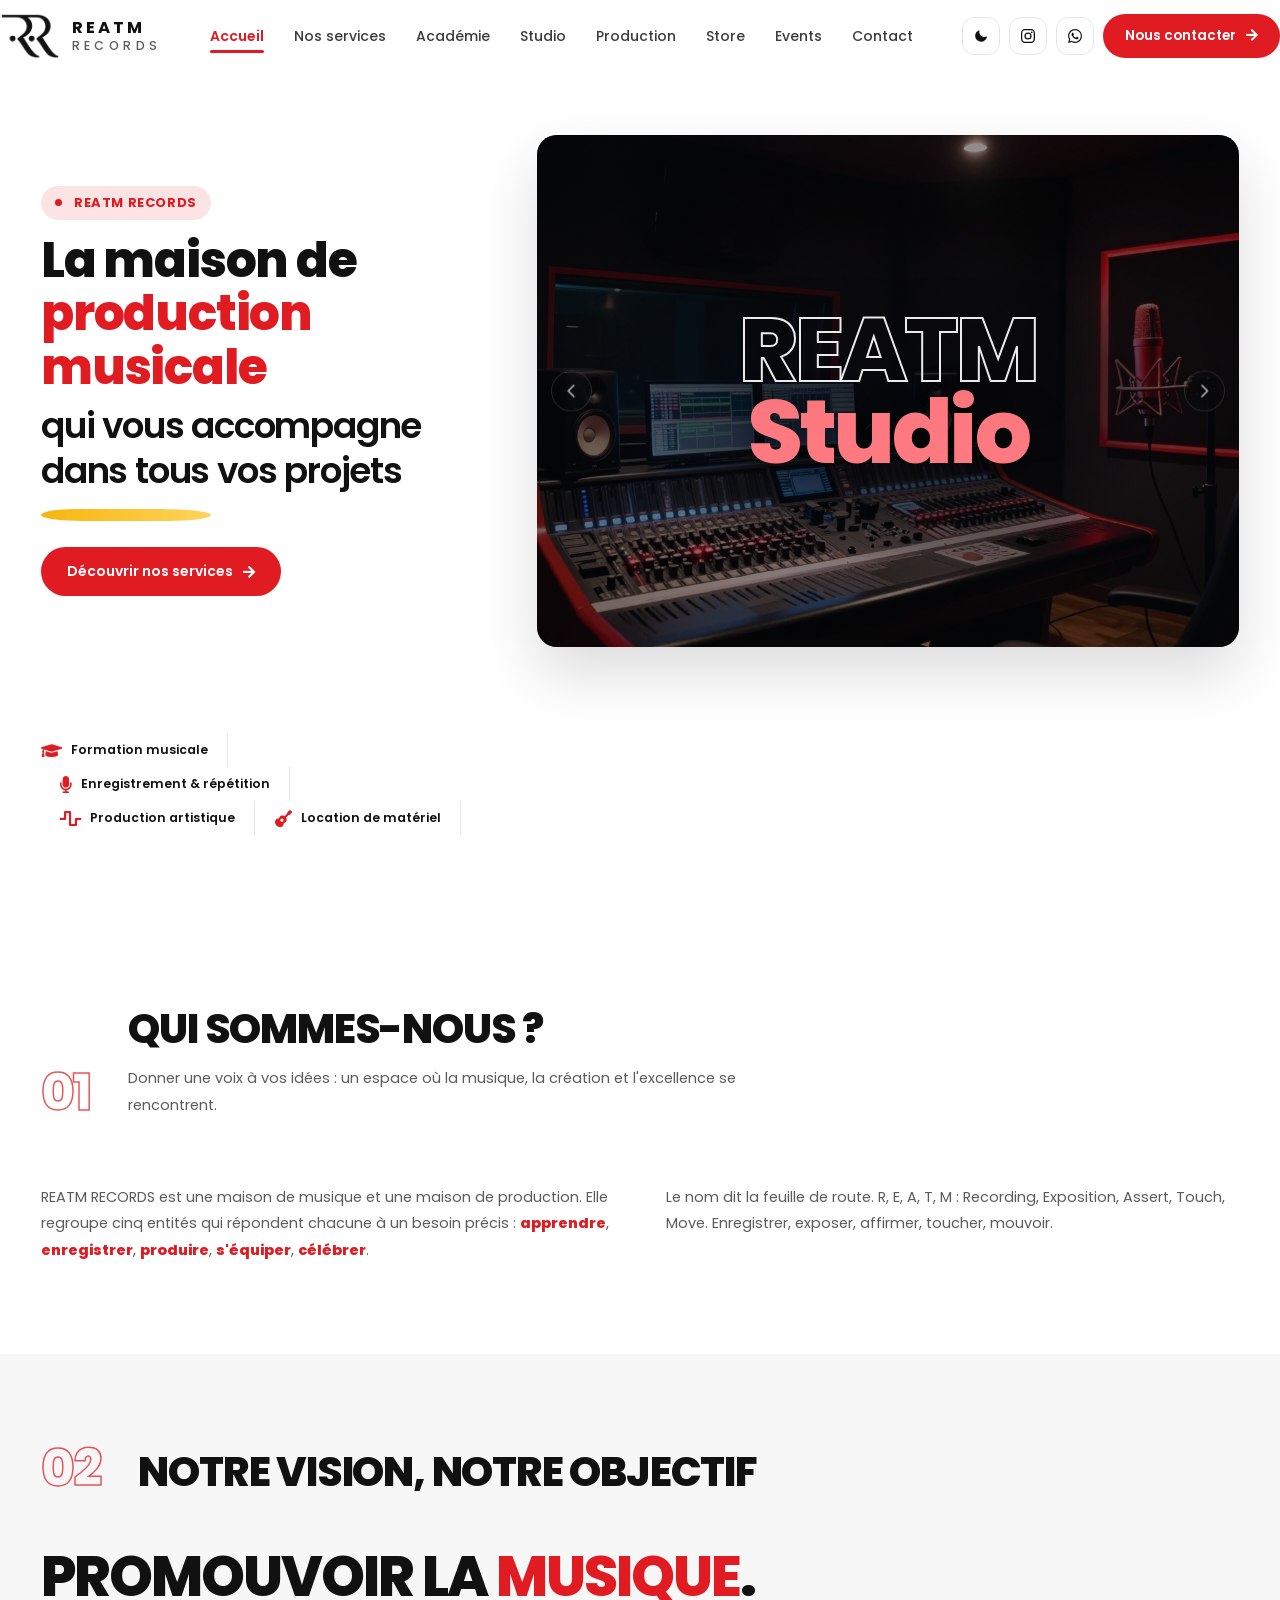
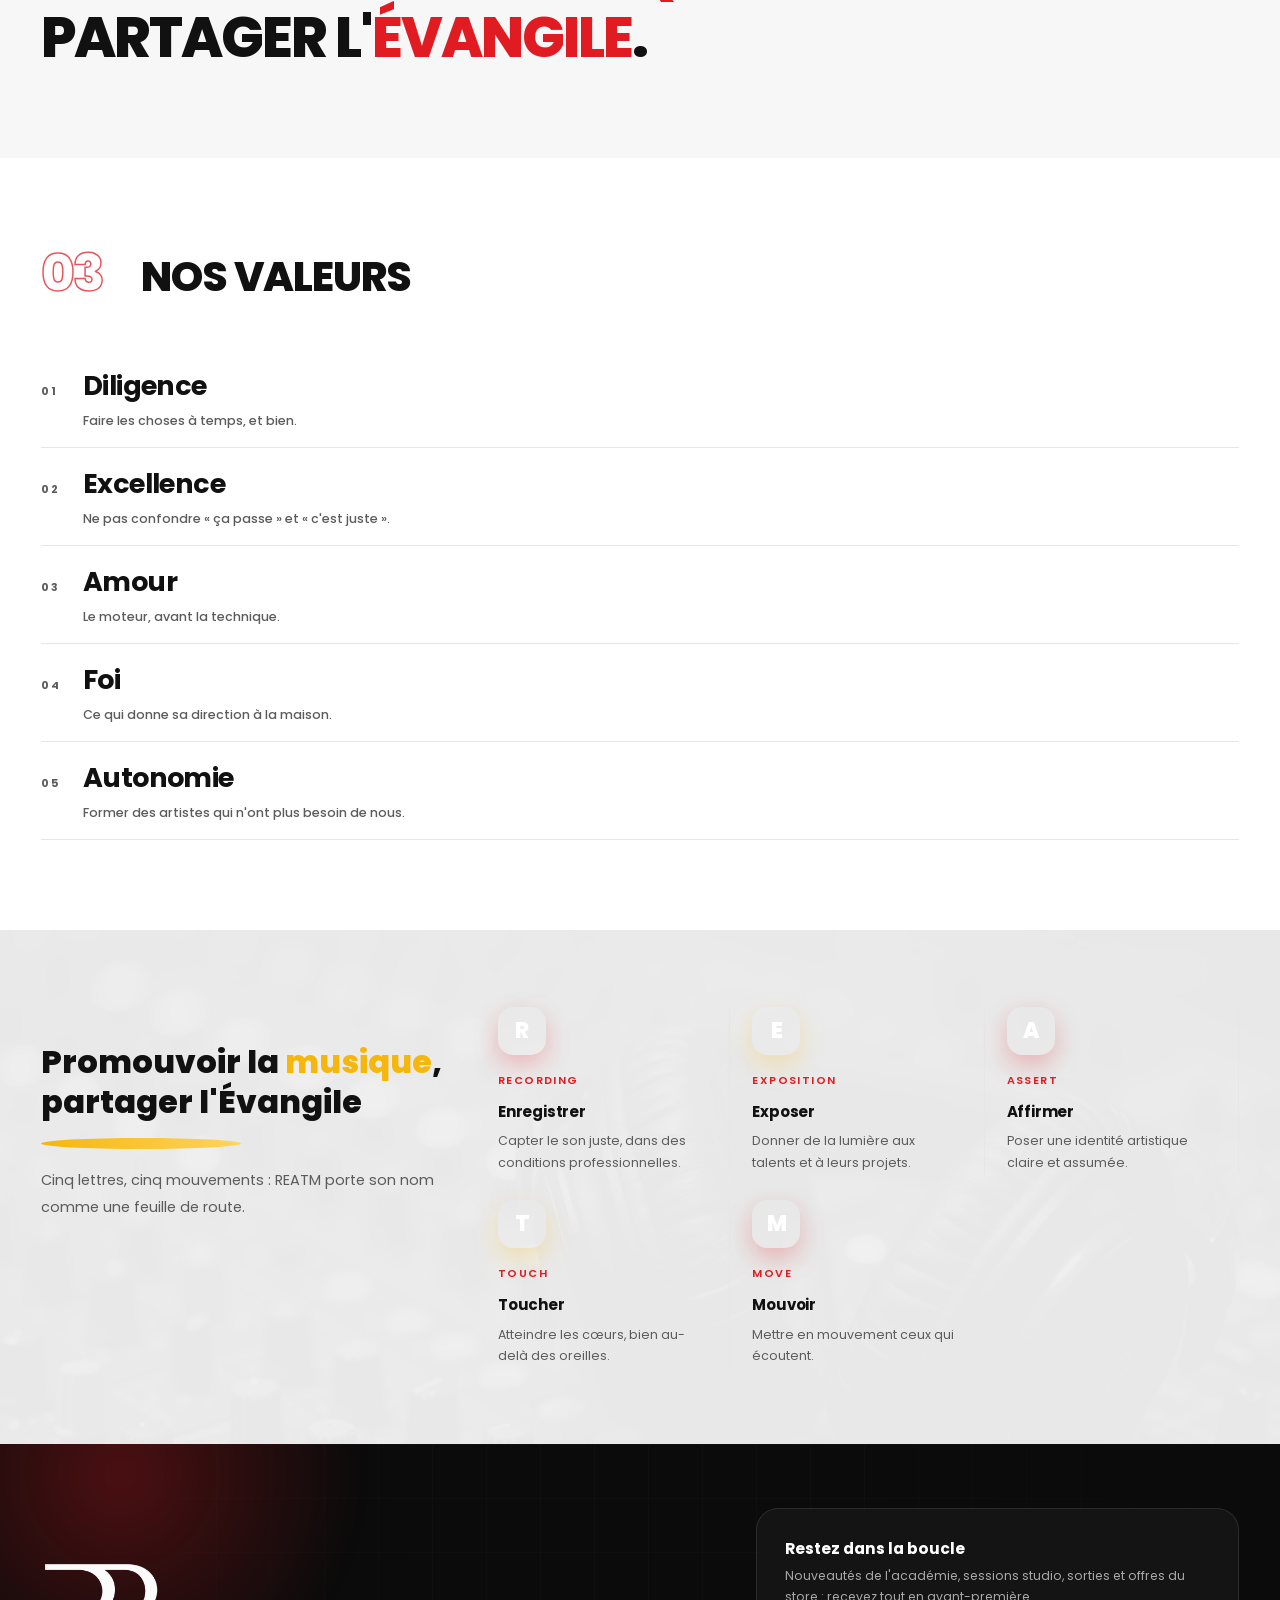
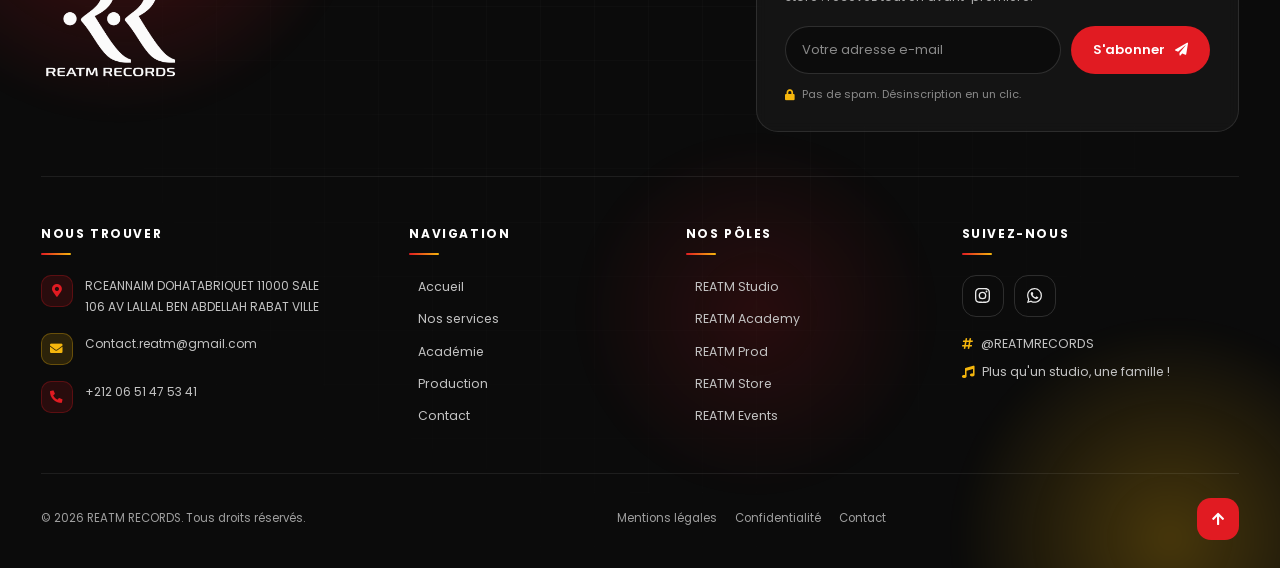
==== commit ae1a86c3: "Accueil : agrandit le carrousel et rend chaque plan cliquable Le cadre du carrousel héros est plus g" ====
--- a/index.html
+++ b/index.html
@@ -12,7 +12,7 @@
 <link crossorigin="" href="https://fonts.gstatic.com" rel="preconnect"/>
 <link href="https://fonts.googleapis.com/css2?family=Poppins:wght@300;400;500;600;700;800&amp;family=Caveat:wght@500;700&amp;display=swap" rel="stylesheet"/>
 <script>document.documentElement.classList.add('js');try{var r=document.documentElement;if(!r.hasAttribute('data-theme-lock')){var t=localStorage.getItem('reatm-theme');if(t){r.setAttribute('data-theme',t);}}}catch(e){}</script>
-<link rel="stylesheet" href="css/reatm.css?v=79"/>
+<link rel="stylesheet" href="css/reatm.css?v=80"/>
 </head>
 <body>
 <!-- Jeu d'icônes sociales embarqué : affichage garanti même si le CDN est bloqué -->
@@ -230,6 +230,6 @@
 
 <button class="fab" id="fab" aria-label="Revenir en haut"><i class="fas fa-arrow-up"></i></button>
 
-<script src="js/reatm.js?v=78"></script>
+<script src="js/reatm.js?v=79"></script>
 </body>
 </html>
--- a/css/reatm.css
+++ b/css/reatm.css
@@ -289,7 +289,7 @@
 /* =================== HERO =================== */
 .hero{position:relative;background:var(--bg);padding-bottom:6px;overflow:hidden}
 .hero .wrap{position:relative;z-index:1}
-.hero-inner{display:grid;grid-template-columns:1.02fr 1.24fr;gap:clamp(30px,5vw,76px);align-items:center;min-height:400px;padding-top:clamp(34px,5vw,62px);padding-bottom:10px}
+.hero-inner{display:grid;grid-template-columns:.86fr 1.4fr;gap:clamp(30px,5vw,76px);align-items:center;min-height:400px;padding-top:clamp(34px,5vw,62px);padding-bottom:10px}
 .eyebrow{display:inline-flex;align-items:center;gap:12px;font-weight:700;letter-spacing:.6px;font-size:13px;margin-bottom:14px;
   padding:7px 14px;border-radius:999px;background:var(--red-soft);color:var(--red)}
 .eyebrow .dot{width:7px;height:7px;border-radius:50%;background:var(--red);animation:pulse 2s ease-in-out infinite}
@@ -302,7 +302,7 @@
   background:linear-gradient(90deg,var(--yellow),var(--yellow-2));border-radius:40% 60% 50% 50%/100% 100% 100% 100%;transform:skewX(-14deg)}
 html[data-theme="dark"] .hero .brush{background:linear-gradient(90deg,var(--red),#ff6a6f)}
 .hero-cta{display:flex;flex-wrap:wrap;gap:12px}
-.hstage{position:relative;height:clamp(240px,34vw,430px)}
+.hstage{position:relative;height:clamp(280px,40vw,560px)}
 /* un seul cadre : l'image occupe tout l'espace, comme avant */
 .hs-main{
   position:absolute;inset:0;overflow:hidden;border-radius:20px;
@@ -873,7 +873,7 @@
 }
 @media(max-width:980px){
   .hero-inner{grid-template-columns:1fr;gap:28px;padding-top:30px}
-  .hstage{order:-1;height:clamp(220px,52vw,300px)}
+  .hstage{order:-1;height:clamp(260px,62vw,380px)}
   .hs-veil{background:linear-gradient(0deg,rgba(5,5,5,.45),transparent 60%)}
   .services-head{grid-template-columns:1fr;gap:22px;align-items:start;margin-bottom:30px}
   .lead{max-width:none}
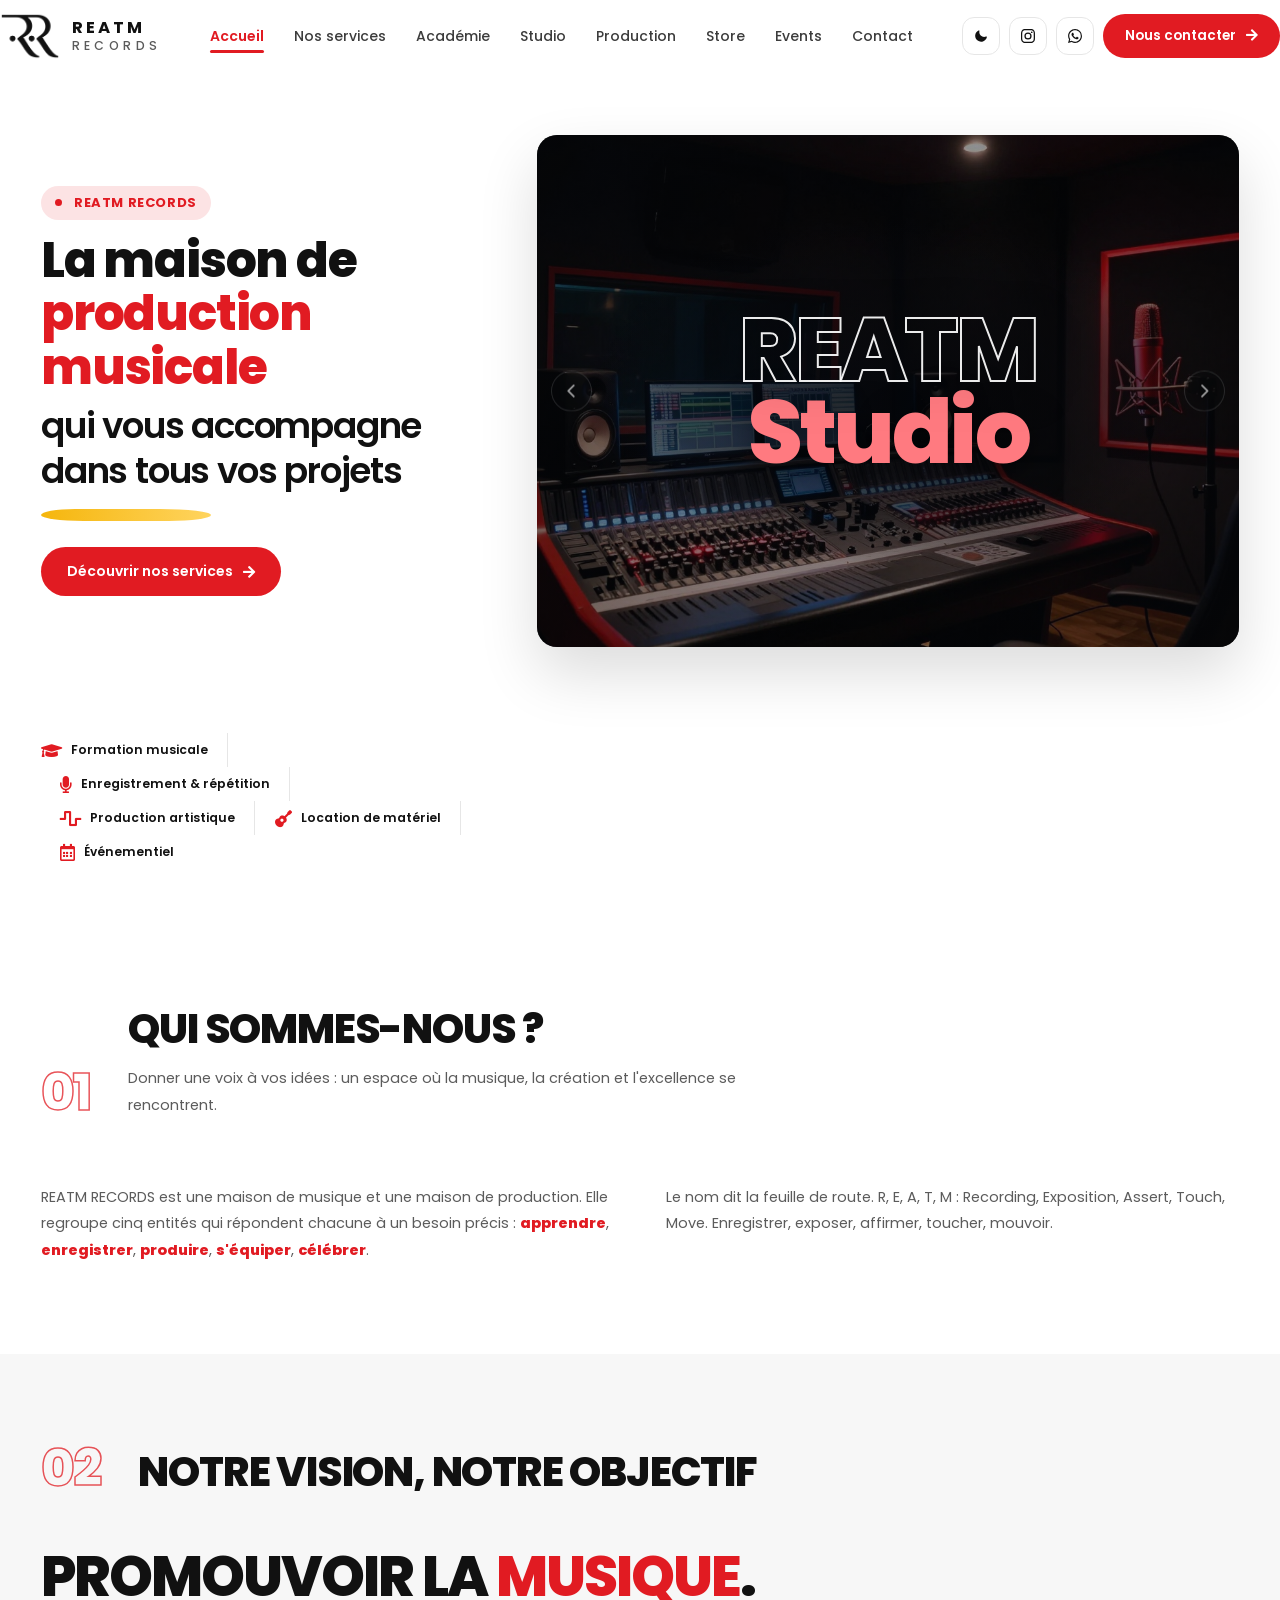
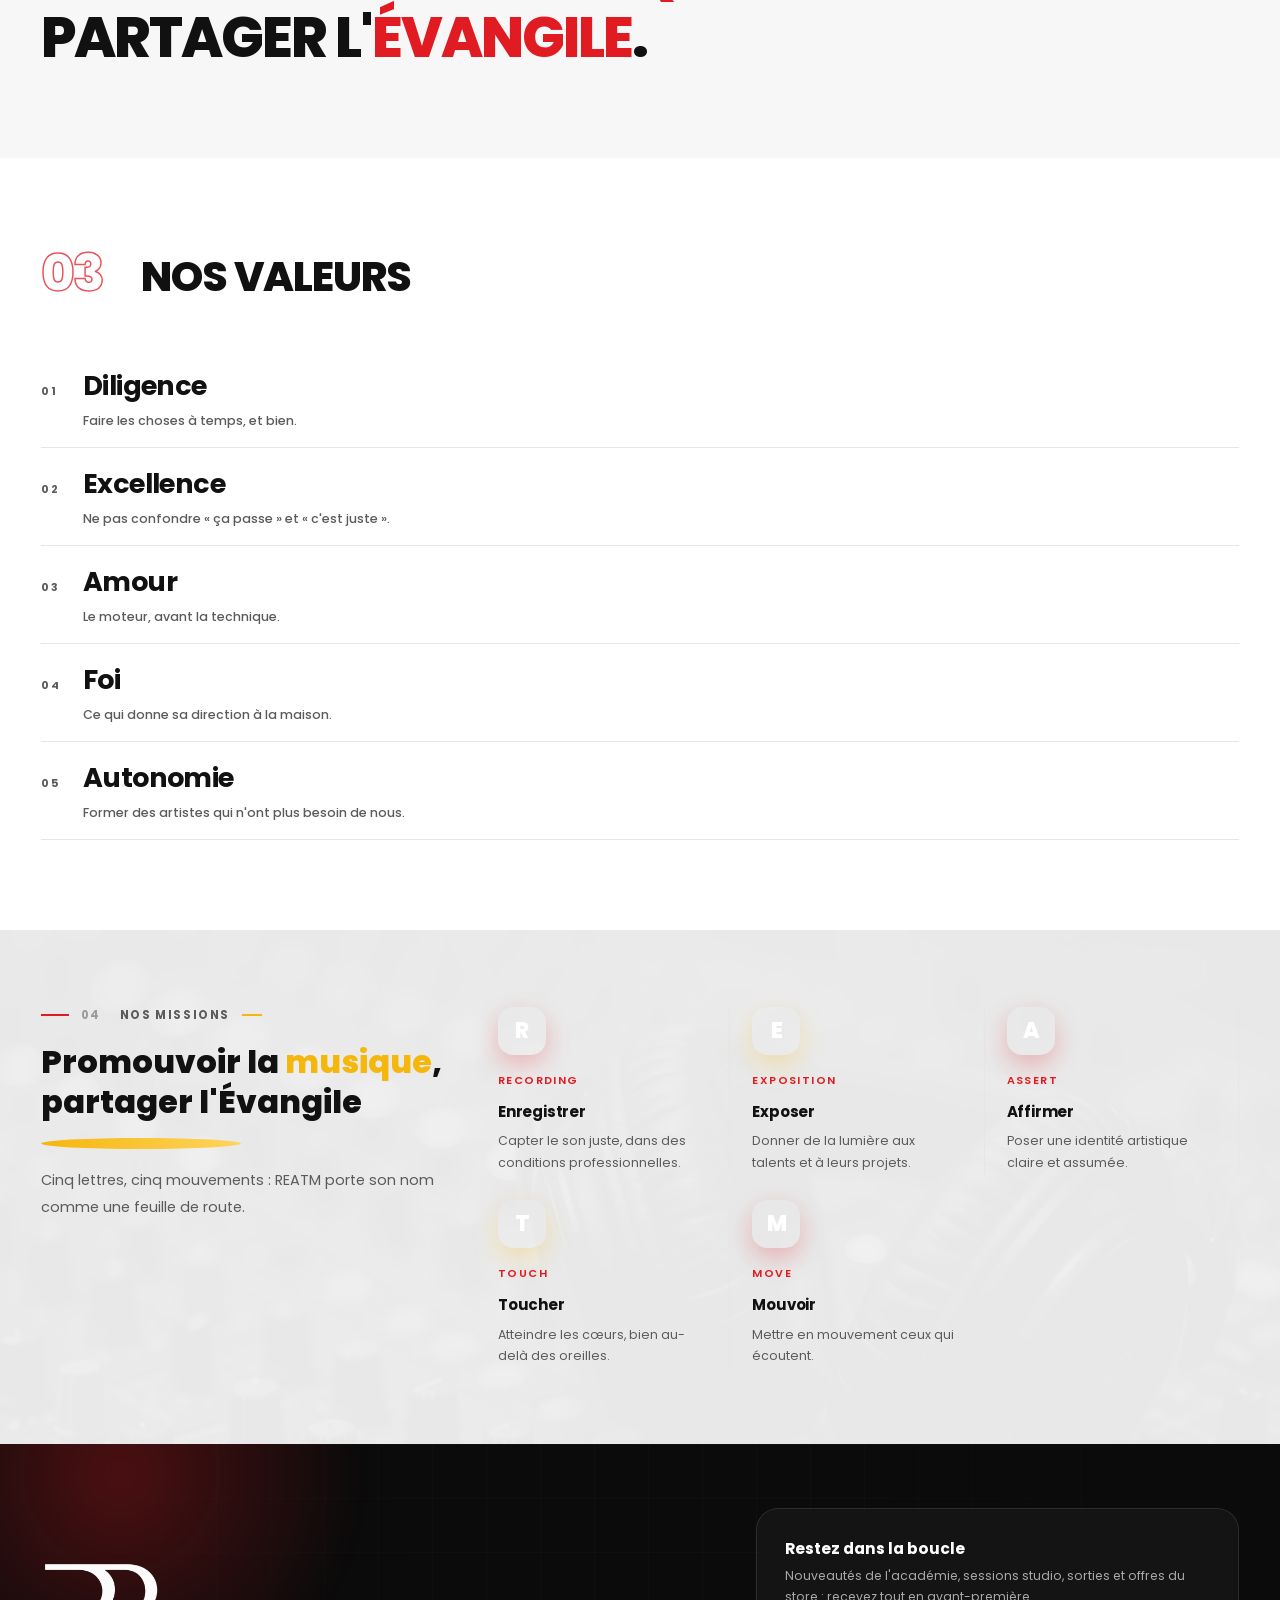
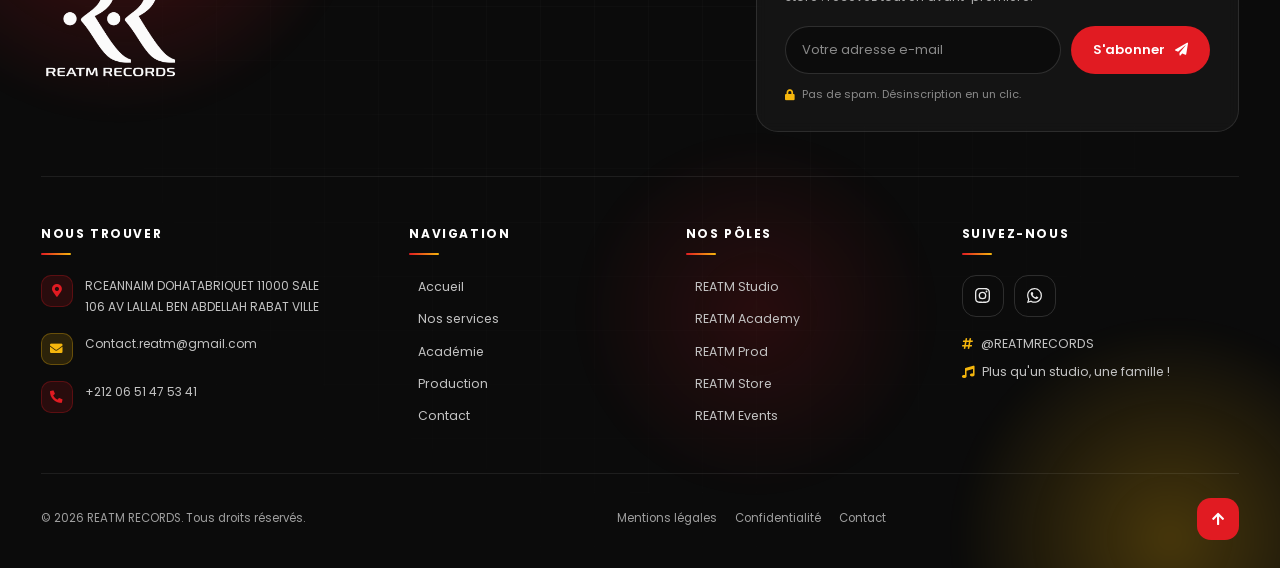
==== commit d6651040: "Accueil : rend le défilement vivant avec des entrées qui alternent de sens Ajoute des variantes d'en" ====
--- a/index.html
+++ b/index.html
@@ -12,7 +12,7 @@
 <link crossorigin="" href="https://fonts.gstatic.com" rel="preconnect"/>
 <link href="https://fonts.googleapis.com/css2?family=Poppins:wght@300;400;500;600;700;800&amp;family=Caveat:wght@500;700&amp;display=swap" rel="stylesheet"/>
 <script>document.documentElement.classList.add('js');try{var r=document.documentElement;if(!r.hasAttribute('data-theme-lock')){var t=localStorage.getItem('reatm-theme');if(t){r.setAttribute('data-theme',t);}}}catch(e){}</script>
-<link rel="stylesheet" href="css/reatm.css?v=80"/>
+<link rel="stylesheet" href="css/reatm.css?v=81"/>
 </head>
 <body>
 <!-- Jeu d'icônes sociales embarqué : affichage garanti même si le CDN est bloqué -->
@@ -98,11 +98,11 @@
 <div class="hs-main tx-1 on-mark" data-gal id="hsMain" data-ent="studio"><div class="hs-slide hs-pl is-mark is-on" data-mark="1" data-ent="studio" data-nom="Studio"></div><div class="hs-slide hs-pl is-mark" data-mark="1" data-ent="academy" data-nom="Academy"></div><div class="hs-slide hs-pl is-mark" data-mark="1" data-ent="store" data-nom="Store"></div><div class="hs-slide hs-pl is-mark" data-mark="1" data-ent="production" data-nom="Prod"></div><div class="hs-slide hs-pl is-mark" data-mark="1" data-ent="events" data-nom="Events"></div><div class="hs-veil"></div><div class="hs-cap" id="hsCap"><b>REATM</b><em></em></div><button class="hs-nav hs-prec" type="button" id="hsPrec" aria-label="Plan précédent"><svg viewBox="0 0 24 24" aria-hidden="true"><path d="M15 5l-7 7 7 7" stroke-linecap="round" stroke-linejoin="round"/></svg></button><button class="hs-nav hs-suiv" type="button" id="hsSuiv" aria-label="Plan suivant"><svg viewBox="0 0 24 24" aria-hidden="true"><path d="M9 5l7 7-7 7" stroke-linecap="round" stroke-linejoin="round"/></svg></button></div>
 </div>
 <div class="hero-features">
-<div class="f reveal" style="--d:0ms"><i class="fas fa-graduation-cap"></i> Formation musicale</div>
-<div class="f reveal" style="--d:80ms"><i class="fas fa-microphone"></i> Enregistrement &amp; répétition</div>
-<div class="f reveal" style="--d:160ms"><i class="fas fa-wave-square"></i> Production artistique</div>
-<div class="f reveal" style="--d:240ms"><i class="fas fa-guitar"></i> Location de matériel</div>
-<div class="f reveal" style="--d:320ms"><i class="far fa-calendar-alt"></i> Événementiel</div>
+<div class="f reveal reveal-tilt" style="--d:0ms"><i class="fas fa-graduation-cap"></i> Formation musicale</div>
+<div class="f reveal reveal-tilt-r" style="--d:80ms"><i class="fas fa-microphone"></i> Enregistrement &amp; répétition</div>
+<div class="f reveal reveal-tilt" style="--d:160ms"><i class="fas fa-wave-square"></i> Production artistique</div>
+<div class="f reveal reveal-tilt-r" style="--d:240ms"><i class="fas fa-guitar"></i> Location de matériel</div>
+<div class="f reveal reveal-tilt" style="--d:320ms"><i class="far fa-calendar-alt"></i> Événementiel</div>
 </div>
 </div>
 </div>
@@ -111,25 +111,25 @@
 <!-- ======================= LA MAISON ======================= -->
 <section class="sec">
 <div class="wrap">
-<div class="sec-head reveal"><span class="sec-num">01</span><div><h2 class="sec-title">Qui sommes-nous ?</h2><p class="sec-lead">Donner une voix à vos idées : un espace où la musique, la création et l'excellence se rencontrent.</p></div></div>
+<div class="sec-head reveal reveal-x"><span class="sec-num">01</span><div><h2 class="sec-title">Qui sommes-nous ?</h2><p class="sec-lead">Donner une voix à vos idées : un espace où la musique, la création et l'excellence se rencontrent.</p></div></div>
 <div class="mz-two">
-<p class="sec-lead reveal" style="max-width:none">REATM RECORDS est une maison de musique et une maison de production. Elle regroupe cinq entités qui répondent chacune à un besoin précis : <strong class="mz-five">apprendre</strong>, <strong class="mz-five">enregistrer</strong>, <strong class="mz-five">produire</strong>, <strong class="mz-five">s'équiper</strong>, <strong class="mz-five">célébrer</strong>.</p>
-<p class="sec-lead reveal" style="--d:90ms;max-width:none">Le nom dit la feuille de route. R, E, A, T, M : Recording, Exposition, Assert, Touch, Move. Enregistrer, exposer, affirmer, toucher, mouvoir.</p>
+<p class="sec-lead reveal reveal-side" style="max-width:none">REATM RECORDS est une maison de musique et une maison de production. Elle regroupe cinq entités qui répondent chacune à un besoin précis : <strong class="mz-five">apprendre</strong>, <strong class="mz-five">enregistrer</strong>, <strong class="mz-five">produire</strong>, <strong class="mz-five">s'équiper</strong>, <strong class="mz-five">célébrer</strong>.</p>
+<p class="sec-lead reveal reveal-side-r" style="--d:90ms;max-width:none">Le nom dit la feuille de route. R, E, A, T, M : Recording, Exposition, Assert, Touch, Move. Enregistrer, exposer, affirmer, toucher, mouvoir.</p>
 </div>
 </div>
 </section>
 
 <section class="sec mz-vision">
 <div class="wrap">
-<div class="sec-head reveal"><span class="sec-num">02</span><div><h2 class="sec-title">Notre vision, notre objectif</h2></div></div>
-<p class="mz-quote reveal">Promouvoir la <em>musique</em>.<br/>Partager l'<em>Évangile</em>.</p>
+<div class="sec-head reveal reveal-right"><span class="sec-num">02</span><div><h2 class="sec-title">Notre vision, notre objectif</h2></div></div>
+<p class="mz-quote reveal reveal-zoom">Promouvoir la <em>musique</em>.<br/>Partager l'<em>Évangile</em>.</p>
 </div>
 </section>
 
 <section class="sec">
 <div class="wrap">
-<div class="sec-head reveal"><span class="sec-num">03</span><div><h2 class="sec-title">Nos valeurs</h2></div></div>
-<ul class="mz-val"><li class="reveal" style="--d:0ms"><b>01</b><div>Diligence<small>Faire les choses à temps, et bien.</small></div></li><li class="reveal" style="--d:70ms"><b>02</b><div>Excellence<small>Ne pas confondre « ça passe » et « c'est juste ».</small></div></li><li class="reveal" style="--d:140ms"><b>03</b><div>Amour<small>Le moteur, avant la technique.</small></div></li><li class="reveal" style="--d:210ms"><b>04</b><div>Foi<small>Ce qui donne sa direction à la maison.</small></div></li><li class="reveal" style="--d:280ms"><b>05</b><div>Autonomie<small>Former des artistes qui n'ont plus besoin de nous.</small></div></li></ul>
+<div class="sec-head reveal reveal-x"><span class="sec-num">03</span><div><h2 class="sec-title">Nos valeurs</h2></div></div>
+<ul class="mz-val"><li class="reveal reveal-tilt" style="--d:0ms"><b>01</b><div>Diligence<small>Faire les choses à temps, et bien.</small></div></li><li class="reveal reveal-tilt-r" style="--d:80ms"><b>02</b><div>Excellence<small>Ne pas confondre « ça passe » et « c'est juste ».</small></div></li><li class="reveal reveal-tilt" style="--d:160ms"><b>03</b><div>Amour<small>Le moteur, avant la technique.</small></div></li><li class="reveal reveal-tilt-r" style="--d:240ms"><b>04</b><div>Foi<small>Ce qui donne sa direction à la maison.</small></div></li><li class="reveal reveal-tilt" style="--d:320ms"><b>05</b><div>Autonomie<small>Former des artistes qui n'ont plus besoin de nous.</small></div></li></ul>
 </div>
 </section>
 
@@ -139,16 +139,16 @@
 <div class="wrap">
 <div class="mission-grid">
 <div>
-<div class="tag reveal"><span class="mz-n">04</span> Nos missions</div>
+<div class="tag reveal reveal-x"><span class="mz-n">04</span> Nos missions</div>
 <h2 class="reveal reveal-mask" style="--d:60ms"><span class="rm-i">Promouvoir la <span class="y">musique</span>,<br/>partager l'Évangile</span></h2>
 <div class="brush2 reveal reveal-line" style="--d:120ms"></div>
 <p class="lead reveal" style="--d:160ms">Cinq lettres, cinq mouvements : REATM porte son nom comme une feuille de route.</p>
 </div>
 <div class="mission-items">
 <div class="mi reveal reveal-side" style="--d:0ms"><div class="mic ci-red">R</div><div><em>Recording</em><strong>Enregistrer</strong>Capter le son juste, dans des conditions professionnelles.</div></div>
-<div class="mi reveal reveal-side" style="--d:90ms"><div class="mic ci-yellow y">E</div><div><em>Exposition</em><strong>Exposer</strong>Donner de la lumière aux talents et à leurs projets.</div></div>
+<div class="mi reveal reveal-side-r" style="--d:90ms"><div class="mic ci-yellow y">E</div><div><em>Exposition</em><strong>Exposer</strong>Donner de la lumière aux talents et à leurs projets.</div></div>
 <div class="mi reveal reveal-side" style="--d:180ms"><div class="mic ci-red">A</div><div><em>Assert</em><strong>Affirmer</strong>Poser une identité artistique claire et assumée.</div></div>
-<div class="mi reveal reveal-side" style="--d:270ms"><div class="mic ci-yellow y">T</div><div><em>Touch</em><strong>Toucher</strong>Atteindre les cœurs, bien au-delà des oreilles.</div></div>
+<div class="mi reveal reveal-side-r" style="--d:270ms"><div class="mic ci-yellow y">T</div><div><em>Touch</em><strong>Toucher</strong>Atteindre les cœurs, bien au-delà des oreilles.</div></div>
 <div class="mi reveal reveal-side" style="--d:360ms"><div class="mic ci-red">M</div><div><em>Move</em><strong>Mouvoir</strong>Mettre en mouvement ceux qui écoutent.</div></div>
 </div>
 </div>
@@ -177,13 +177,13 @@
 </div>
 
 <div class="f-cols">
-<div>
+<div class="reveal reveal-side">
 <h4>Nous trouver</h4>
 <div class="f-line"><span class="fi"><i class="fas fa-map-marker-alt"></i></span><span>RCEANNAIM DOHATABRIQUET 11000 SALE<br/>106 AV LALLAL BEN ABDELLAH RABAT VILLE</span></div>
 <div class="f-line y"><span class="fi"><i class="fas fa-envelope"></i></span><span><a href="mailto:Contact.reatm@gmail.com">Contact.reatm@gmail.com</a></span></div>
 <div class="f-line"><span class="fi"><i class="fas fa-phone-alt"></i></span><span><a href="tel:+212651475341">+212 06 51 47 53 41</a></span></div>
 </div>
-<div>
+<div class="reveal reveal-side" style="--d:80ms">
 <h4>Navigation</h4>
 <ul class="f-nav">
 <li><a href="./">Accueil</a></li>
@@ -193,7 +193,7 @@
 <li><a href="#contact">Contact</a></li>
 </ul>
 </div>
-<div>
+<div class="reveal reveal-side-r" style="--d:160ms">
 <h4>Nos pôles</h4>
 <ul class="f-nav">
 <li><a href="studio/">REATM Studio</a></li>
@@ -203,7 +203,7 @@
 <li><a href="events/">REATM Events</a></li>
 </ul>
 </div>
-<div>
+<div class="reveal reveal-side-r" style="--d:240ms">
 <h4>Suivez-nous</h4>
 <div class="f-soc">
 <a href="https://www.instagram.com/r_e_a_t_m/" target="_blank" rel="noopener noreferrer" aria-label="Instagram"><svg class="ic"><use href="#ic-ig"></use></svg></a>
--- a/css/reatm.css
+++ b/css/reatm.css
@@ -63,12 +63,20 @@
 html[data-theme="dark"] .only-light{display:none}
 
 /* ---------- Révélations au défilement ---------- */
-.js .reveal{opacity:0;transform:translateY(34px);transition:opacity .8s cubic-bezier(.16,1,.3,1),transform .9s cubic-bezier(.16,1,.3,1);transition-delay:var(--d,0ms)}
+.js .reveal{opacity:0;transform:translateY(54px);transition:opacity .85s cubic-bezier(.16,1,.3,1),transform 1s cubic-bezier(.16,1,.3,1);transition-delay:var(--d,0ms)}
 .js .reveal.in{opacity:1;transform:none}
-.js .reveal-x{opacity:0;transform:translateX(-26px)}
+.js .reveal-x{opacity:0;transform:translateX(-64px)}
 .js .reveal-x.in{opacity:1;transform:none}
-.js .reveal-zoom{opacity:0;transform:scale(.94)}
+/* même entrée, depuis la droite : pour alterner le sens d'une liste à l'autre */
+.js .reveal-right{opacity:0;transform:translateX(64px);transition:opacity .85s cubic-bezier(.16,1,.3,1),transform 1s cubic-bezier(.16,1,.3,1);transition-delay:var(--d,0ms)}
+.js .reveal-right.in{opacity:1;transform:none}
+.js .reveal-zoom{opacity:0;transform:scale(.86)}
 .js .reveal-zoom.in{opacity:1;transform:none}
+/* une pointe de rotation, pour les vignettes qu'on veut voir « tomber en place » */
+.js .reveal-tilt{opacity:0;transform:translateY(46px) rotate(-4deg);transition:opacity .85s ease,transform 1s cubic-bezier(.16,1,.3,1);transition-delay:var(--d,0ms)}
+.js .reveal-tilt.in{opacity:1;transform:none}
+.js .reveal-tilt-r{opacity:0;transform:translateY(46px) rotate(4deg);transition:opacity .85s ease,transform 1s cubic-bezier(.16,1,.3,1);transition-delay:var(--d,0ms)}
+.js .reveal-tilt-r.in{opacity:1;transform:none}
 /* entrée en bascule 3D, réservée aux cartes */
 /* Le texte se dévoile derrière un masque qui remonte.
    Le recoupement porte sur un calque intérieur, jamais sur l'élément observé :
@@ -86,8 +94,10 @@
 .js .reveal-line{transform:scaleX(0);transform-origin:left;transition:transform .9s cubic-bezier(.16,1,.3,1);transition-delay:var(--d,0ms)}
 .js .reveal-line.in{transform:scaleX(1)}
 /* une entrée latérale, pour les listes et les colonnes */
-.js .reveal-side{opacity:0;transform:translateX(-26px);transition:opacity .8s ease,transform .95s cubic-bezier(.16,1,.3,1);transition-delay:var(--d,0ms)}
+.js .reveal-side{opacity:0;transform:translateX(-48px);transition:opacity .8s ease,transform .95s cubic-bezier(.16,1,.3,1);transition-delay:var(--d,0ms)}
 .js .reveal-side.in{opacity:1;transform:none}
+.js .reveal-side-r{opacity:0;transform:translateX(48px);transition:opacity .8s ease,transform .95s cubic-bezier(.16,1,.3,1);transition-delay:var(--d,0ms)}
+.js .reveal-side-r.in{opacity:1;transform:none}
 .js .reveal-card{opacity:0;transform:perspective(1100px) rotateX(11deg) translateY(52px);transform-origin:top center;
   transition:opacity .8s ease,transform 1s cubic-bezier(.16,1,.3,1);transition-delay:var(--d,0ms)}
 .js .reveal-card.in{opacity:1;transform:perspective(1100px) rotateX(0deg) translateY(0)}
@@ -912,7 +922,7 @@
 }
 @media(prefers-reduced-motion:reduce){
   *,*::before,*::after{animation-duration:.001ms!important;animation-iteration-count:1!important;transition-duration:.001ms!important;scroll-behavior:auto!important}
-  .js .reveal,.js .reveal-x,.js .reveal-zoom{opacity:1!important;transform:none!important}
+  .js .reveal,.js .reveal-x,.js .reveal-right,.js .reveal-zoom,.js .reveal-side,.js .reveal-side-r,.js .reveal-tilt,.js .reveal-tilt-r{opacity:1!important;transform:none!important}
 }
 @media print{header,.fab,.f-aura,.mobile-nav{display:none!important}}
 
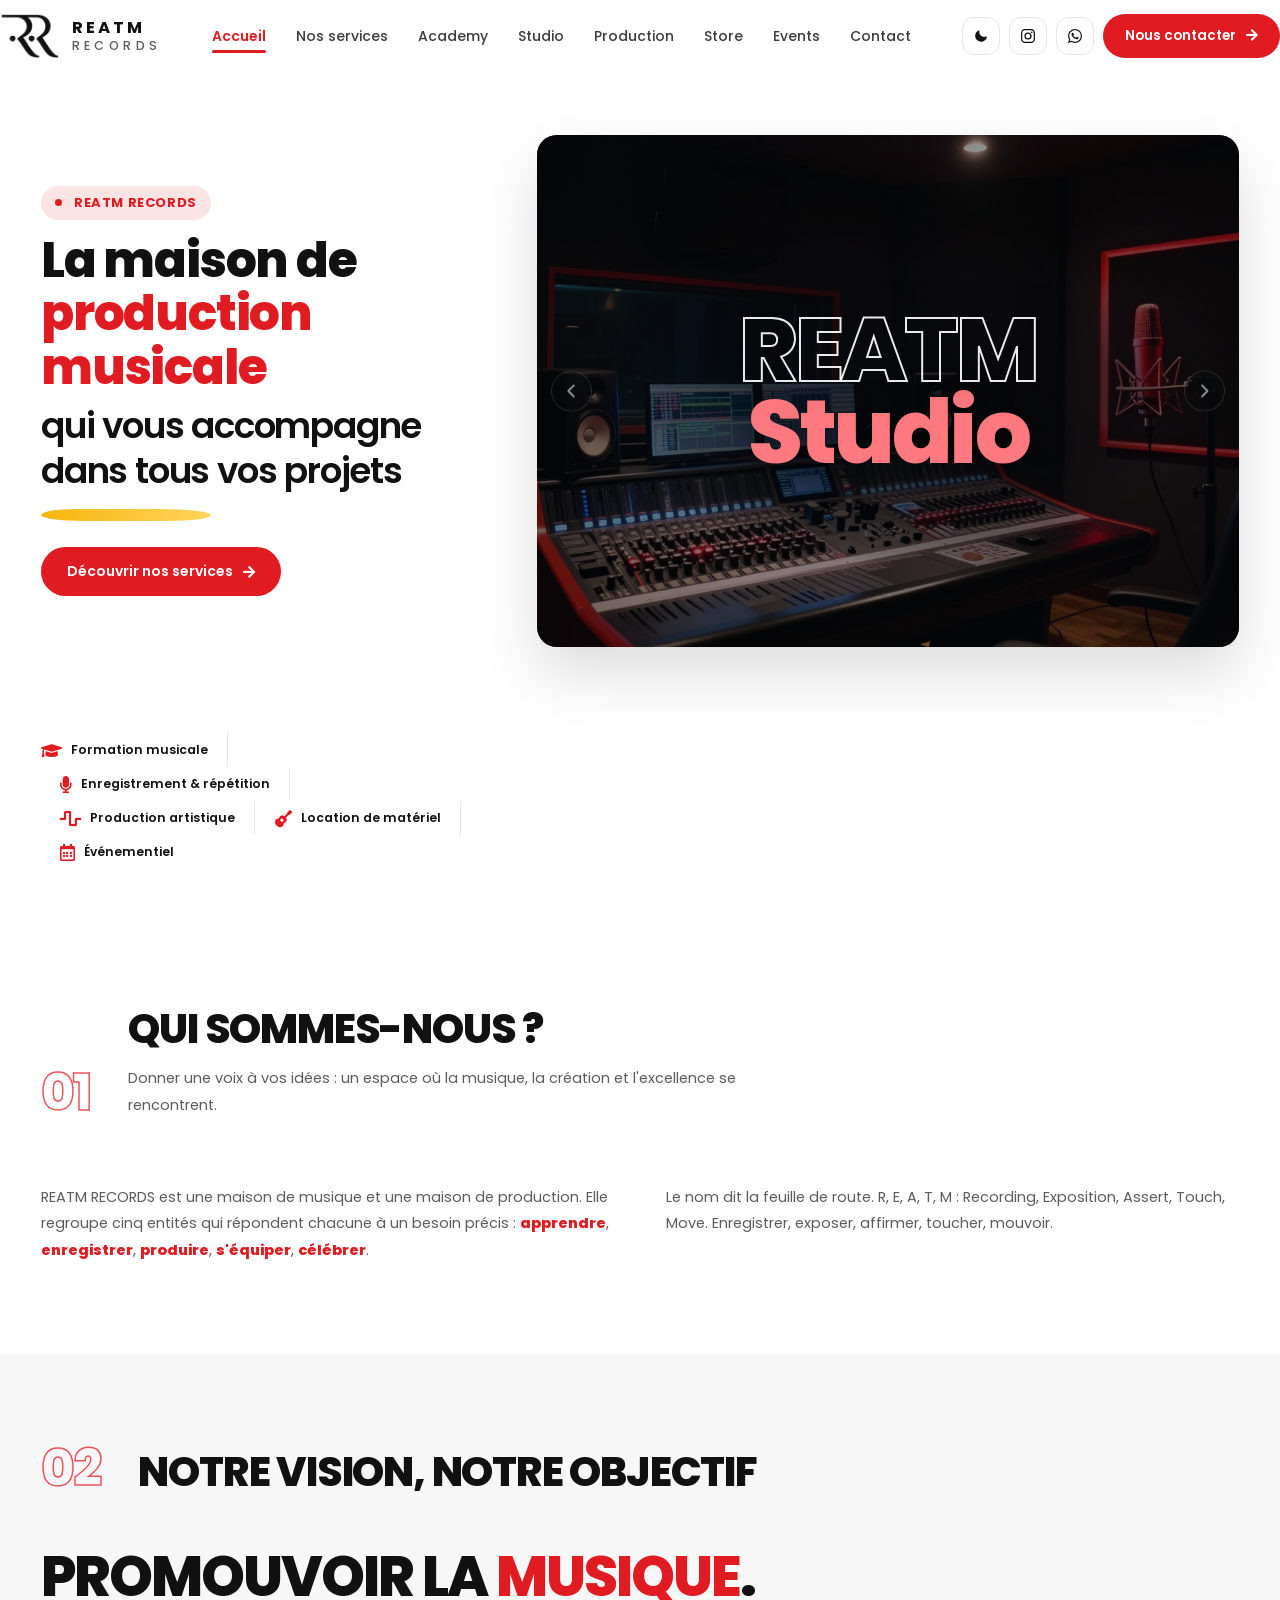
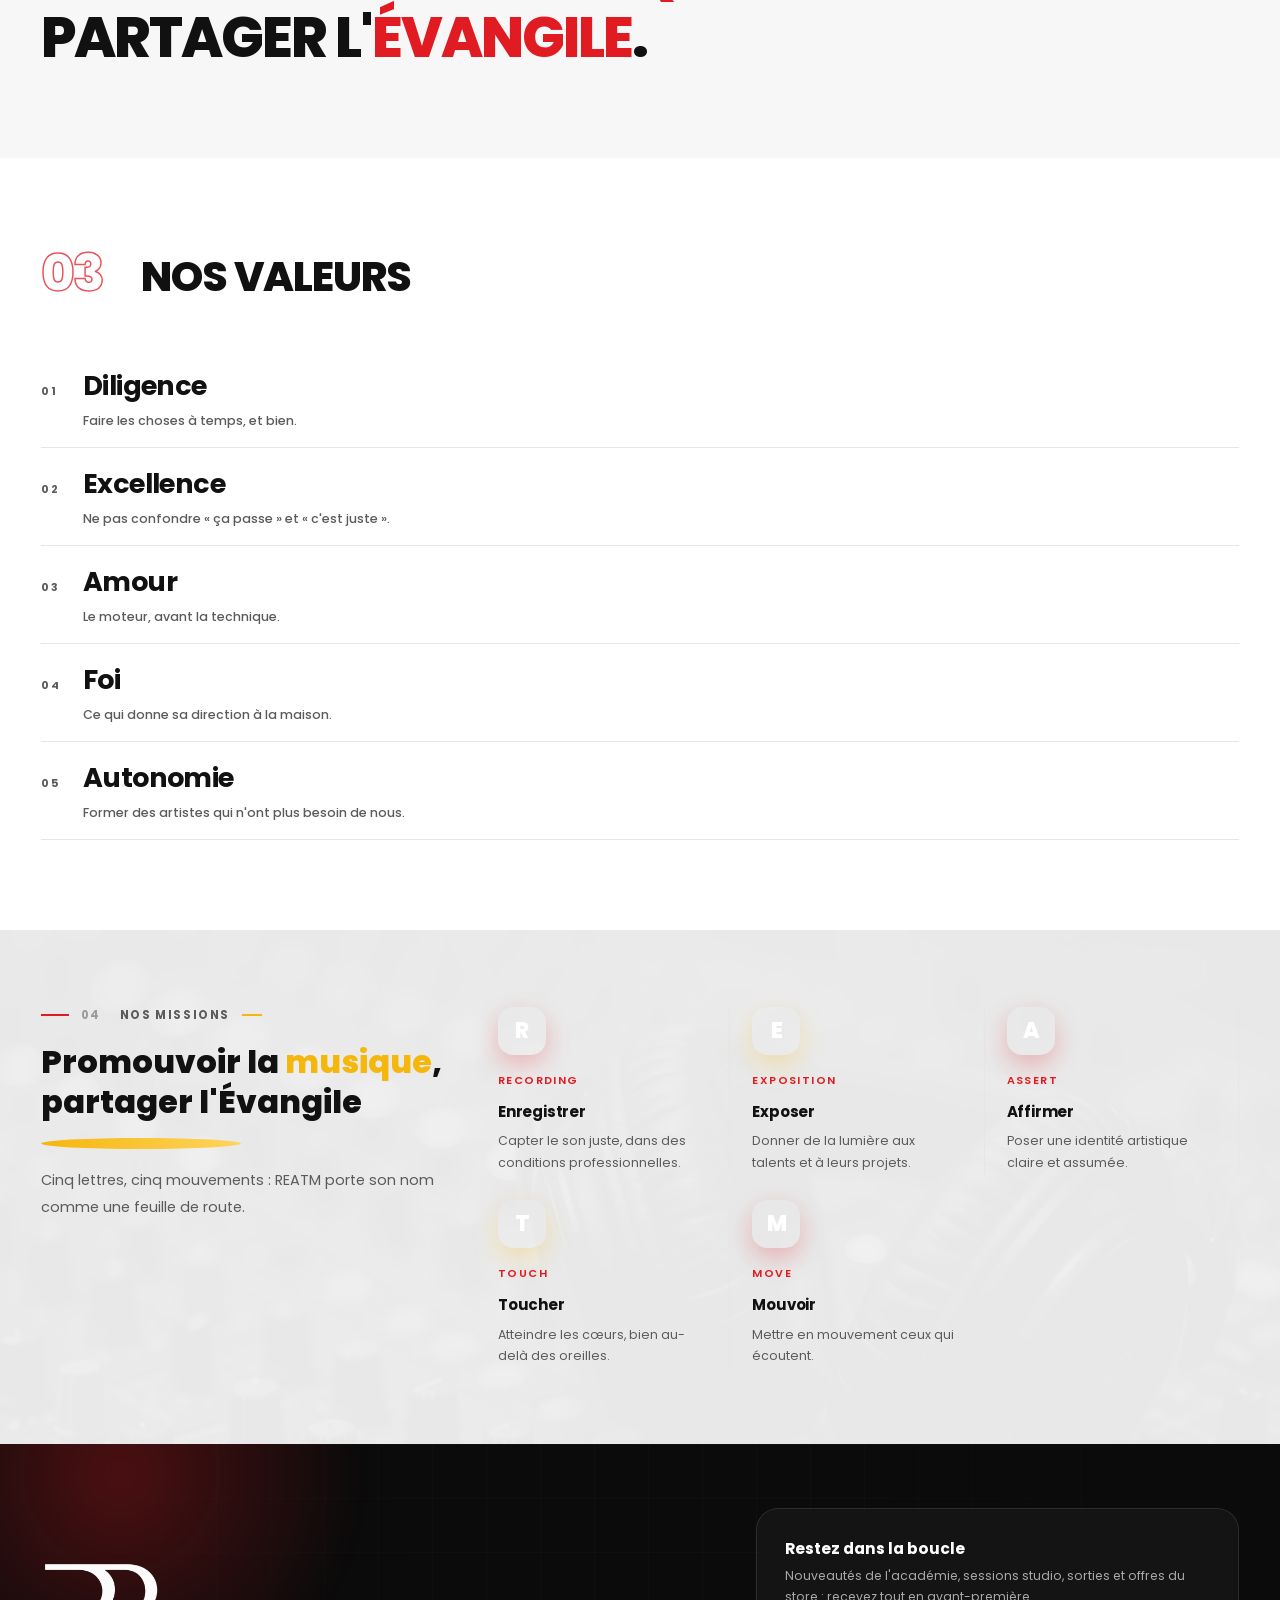
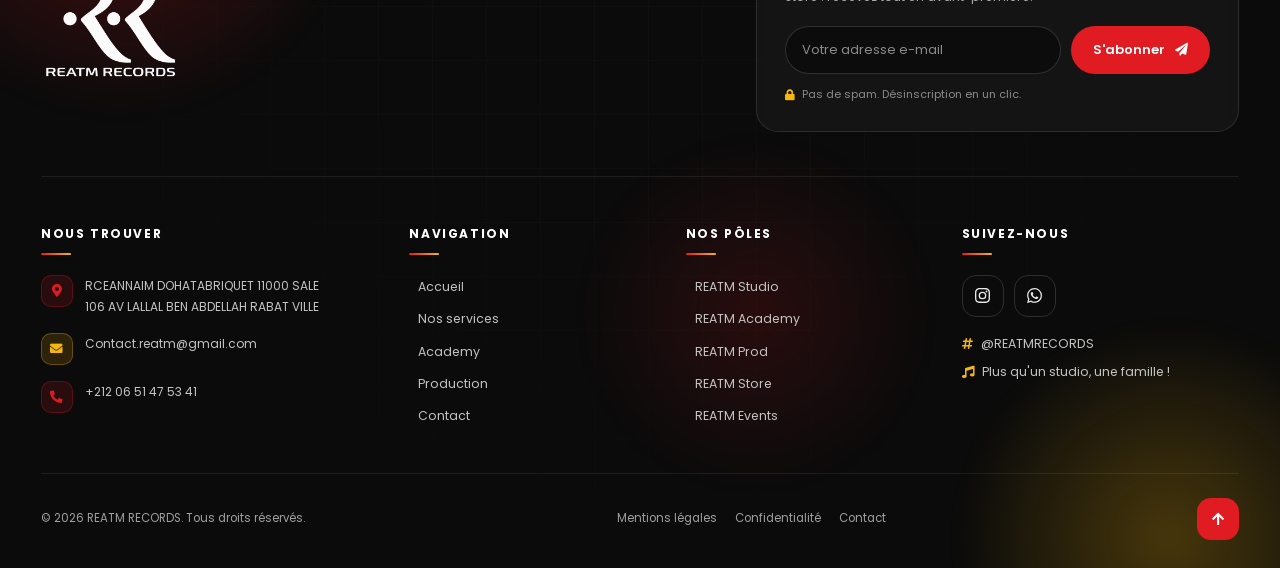
==== commit ffdf6a72: "Renomme « Académie » en « Academy » partout sur le site Le pôle s'appelle REATM Academy ; le menu, l" ====
--- a/index.html
+++ b/index.html
@@ -34,7 +34,7 @@
 <ul class="menu">
 <li><a class="active" aria-current="page" href="./">Accueil</a></li>
 <li><a href="maison/">Nos services</a></li>
-<li><a href="academy/">Académie</a></li>
+<li><a href="academy/">Academy</a></li>
 <li><a href="studio/">Studio</a></li>
 <li><a href="production/">Production</a></li>
 <li><a href="store/">Store</a></li>
@@ -60,7 +60,7 @@
 <ul class="mnav-list">
 <li style="--i:0"><a class="active" aria-current="page" href="./"><span>Accueil</span><span class="num">01</span></a></li>
 <li style="--i:1"><a href="maison/"><span>Nos services</span><span class="num">02</span></a></li>
-<li style="--i:2"><a href="academy/"><span>Académie</span><span class="num">03</span></a></li>
+<li style="--i:2"><a href="academy/"><span>Academy</span><span class="num">03</span></a></li>
 <li style="--i:3"><a href="studio/"><span>Studio</span><span class="num">04</span></a></li>
 <li style="--i:4"><a href="production/"><span>Production</span><span class="num">05</span></a></li>
 <li style="--i:5"><a href="store/"><span>Store</span><span class="num">06</span></a></li>
@@ -188,7 +188,7 @@
 <ul class="f-nav">
 <li><a href="./">Accueil</a></li>
 <li><a href="maison/">Nos services</a></li>
-<li><a href="academy/">Académie</a></li>
+<li><a href="academy/">Academy</a></li>
 <li><a href="production/">Production</a></li>
 <li><a href="#contact">Contact</a></li>
 </ul>
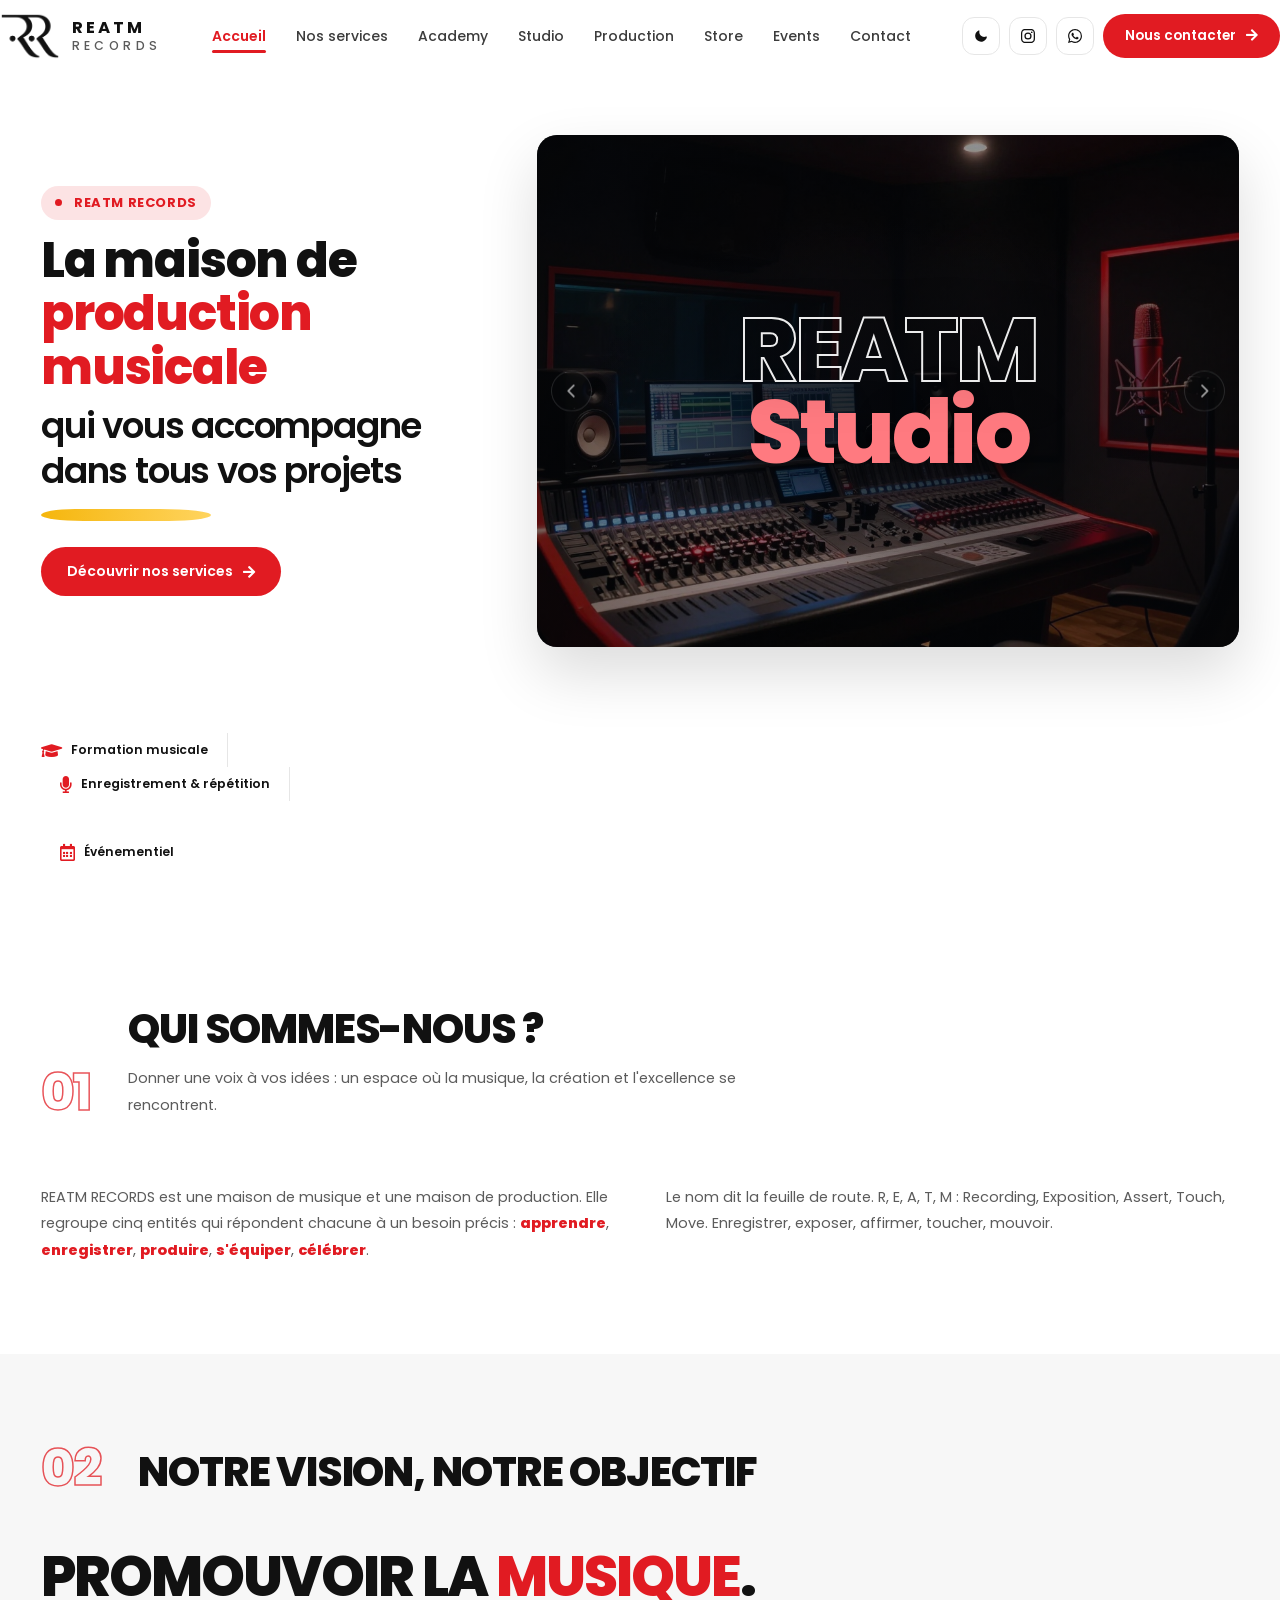
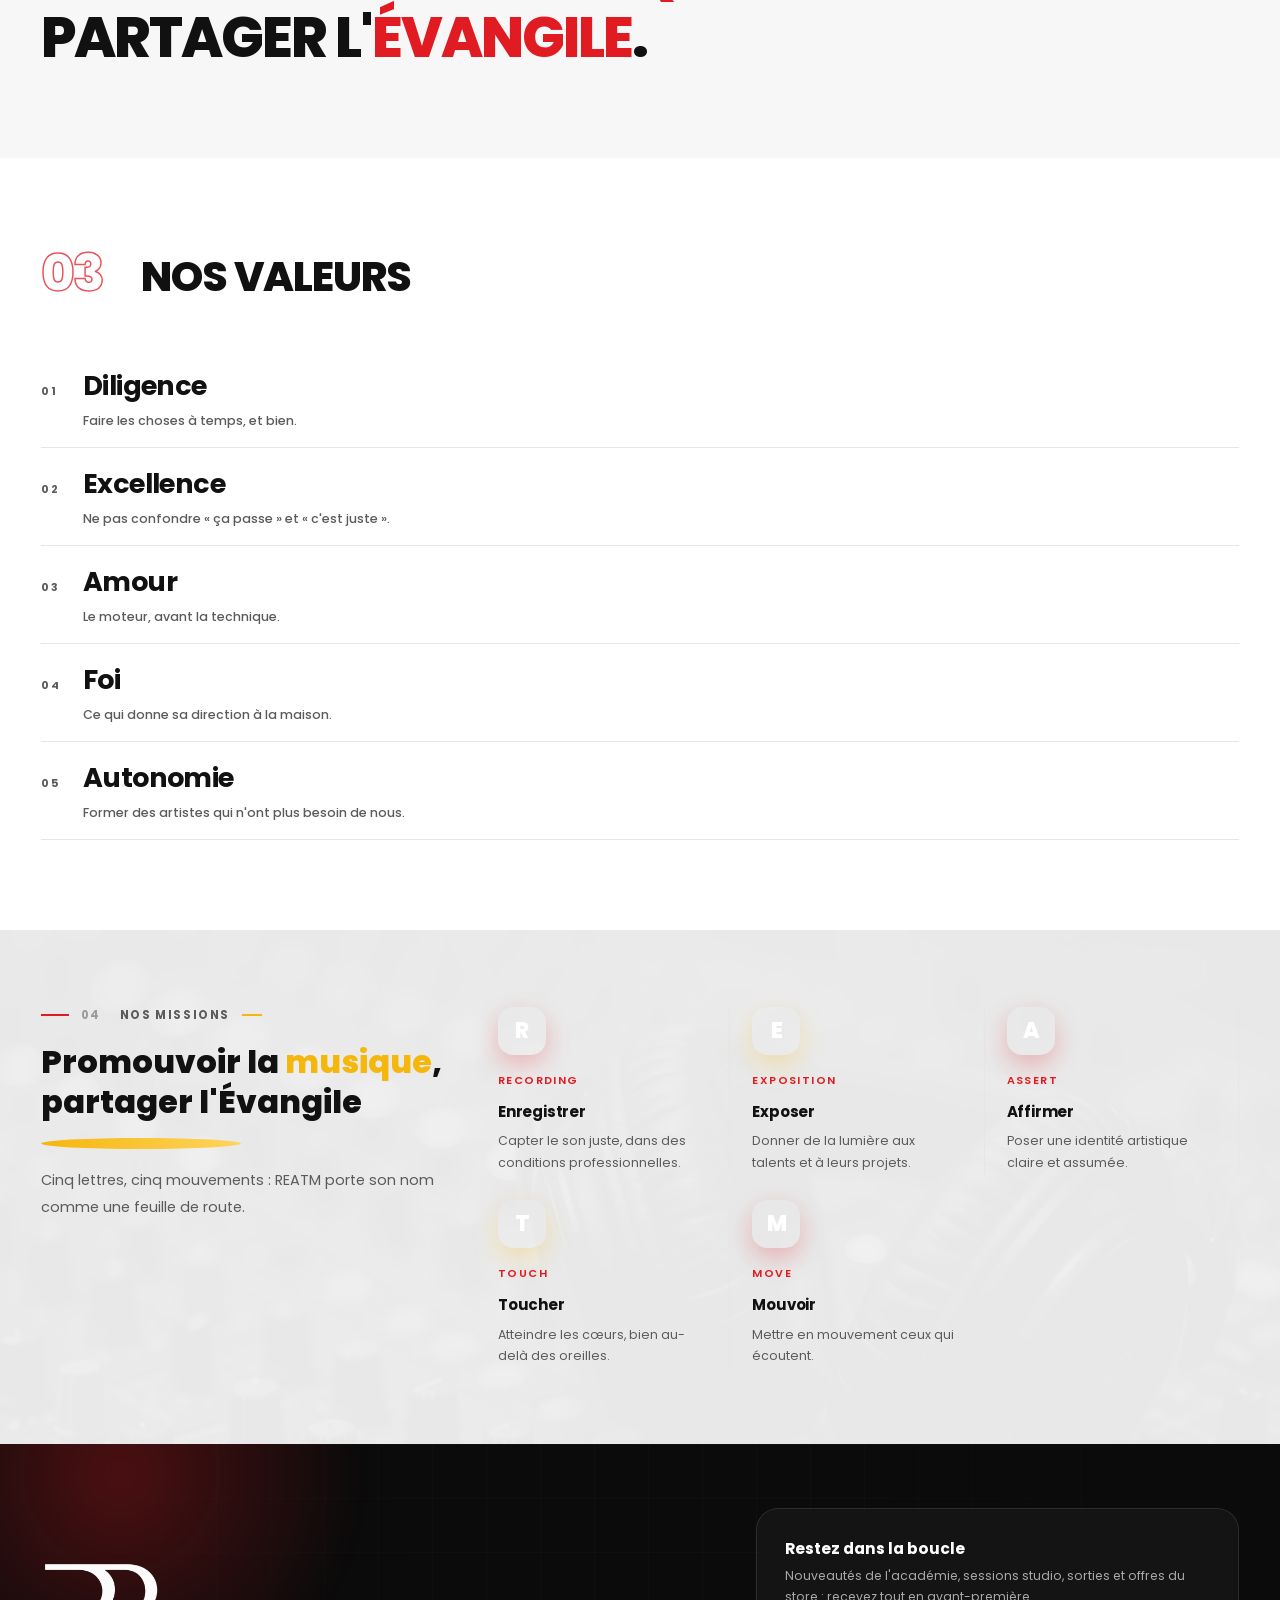
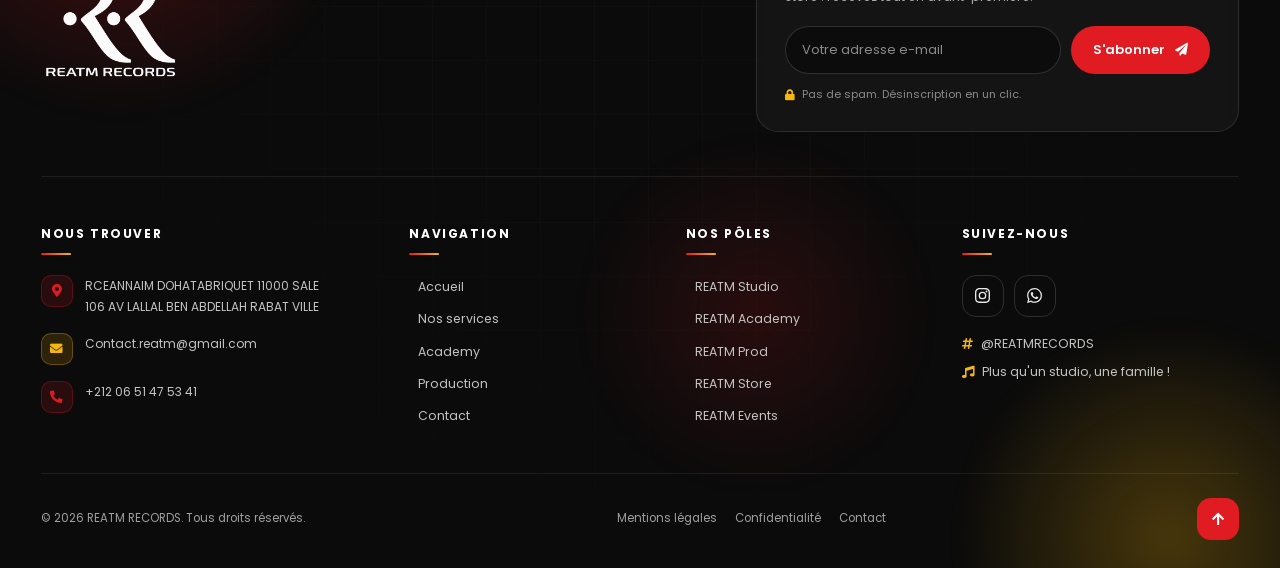
==== commit 369bd46d: "Academy : « REATM » prend aussi la couleur du logotype Les deux mots, REATM et ACADEMY, sont mainten" ====
--- a/index.html
+++ b/index.html
@@ -12,7 +12,7 @@
 <link crossorigin="" href="https://fonts.gstatic.com" rel="preconnect"/>
 <link href="https://fonts.googleapis.com/css2?family=Poppins:wght@300;400;500;600;700;800&amp;family=Caveat:wght@500;700&amp;display=swap" rel="stylesheet"/>
 <script>document.documentElement.classList.add('js');try{var r=document.documentElement;if(!r.hasAttribute('data-theme-lock')){var t=localStorage.getItem('reatm-theme');if(t){r.setAttribute('data-theme',t);}}}catch(e){}</script>
-<link rel="stylesheet" href="css/reatm.css?v=81"/>
+<link rel="stylesheet" href="css/reatm.css?v=85"/>
 </head>
 <body>
 <!-- Jeu d'icônes sociales embarqué : affichage garanti même si le CDN est bloqué -->
--- a/css/reatm.css
+++ b/css/reatm.css
@@ -1188,6 +1188,7 @@
   box-shadow:0 0 0 1px rgba(255,255,255,.22) inset;
   transition:background-color .3s ease,transform .3s cubic-bezier(.34,1.4,.64,1);
 }
+.lb-nav[hidden]{display:none}
 .lb-x{top:0;right:0;width:40px;height:40px}
 .lb-nav{top:50%;transform:translateY(-50%);width:clamp(40px,3.4vw,50px);height:clamp(40px,3.4vw,50px)}
 .lb-prec{left:clamp(-6px,-0.6vw,0px)}
@@ -1335,8 +1336,8 @@
 body[data-entity="studio"]{--logo-ink:#e11b22}
 html[data-theme="dark"] body[data-entity="studio"]{--logo-ink:#FF4A50}
 /* le logo de l'Académie est vert-bleu : le logotype le suit */
-body[data-entity="academy"]{--logo-ink:#44797F}
-html[data-theme="dark"] body[data-entity="academy"]{--logo-ink:#7FB3B8}
+body[data-entity="academy"]{--logo-ink:#97D6DF}
+html[data-theme="dark"] body[data-entity="academy"]{--logo-ink:#97D6DF}
 /* le jaune du pôle Prod disparaît sur un en-tête blanc : on l'assombrit
    juste assez pour le lire, sans quitter la famille ambrée */
 body[data-entity="production"]{--logo-ink:#CA8A04}
@@ -1348,6 +1349,8 @@
 
 /* le second mot du logotype nomme le pôle : REATM ACADEMY, REATM STUDIO… */
 body[data-entity]:not([data-entity="maison"]) .brand-txt .n2{color:var(--logo-ink)}
+/* à l'Academy, « REATM » prend la même couleur que « ACADEMY » : les deux mots forment un seul logotype */
+body[data-entity="academy"] .brand-txt .n1{color:var(--logo-ink)}
 
 /* ===== LE LOGO OFFICIEL DE CHAQUE PÔLE =====
    Sur la page d'un pôle, le sigle détouré laisse place au logo de ce pôle :
@@ -1370,6 +1373,9 @@
 body[data-entity="store"] .brand-mark{background-image:url('../assets/mark-store.jpg')}
 body[data-entity="events"] .brand-mark{background-image:url('../assets/mark-events.jpg')}
 html[data-theme="dark"] body[data-entity] .brand-mark{box-shadow:0 2px 12px rgba(0,0,0,.5)}
+/* le badge Academy porte directement sa couleur de fond : pas besoin d'une ombre pour le détacher */
+body[data-entity="academy"] .brand-mark,
+html[data-theme="dark"] body[data-entity="academy"] .brand-mark{box-shadow:none}
 
 /* ===== L'IDENTITÉ DE LA MAISON, SUR L'ACCUEIL =====
    Sections numérotées : qui nous sommes, la vision, les valeurs. Elles
